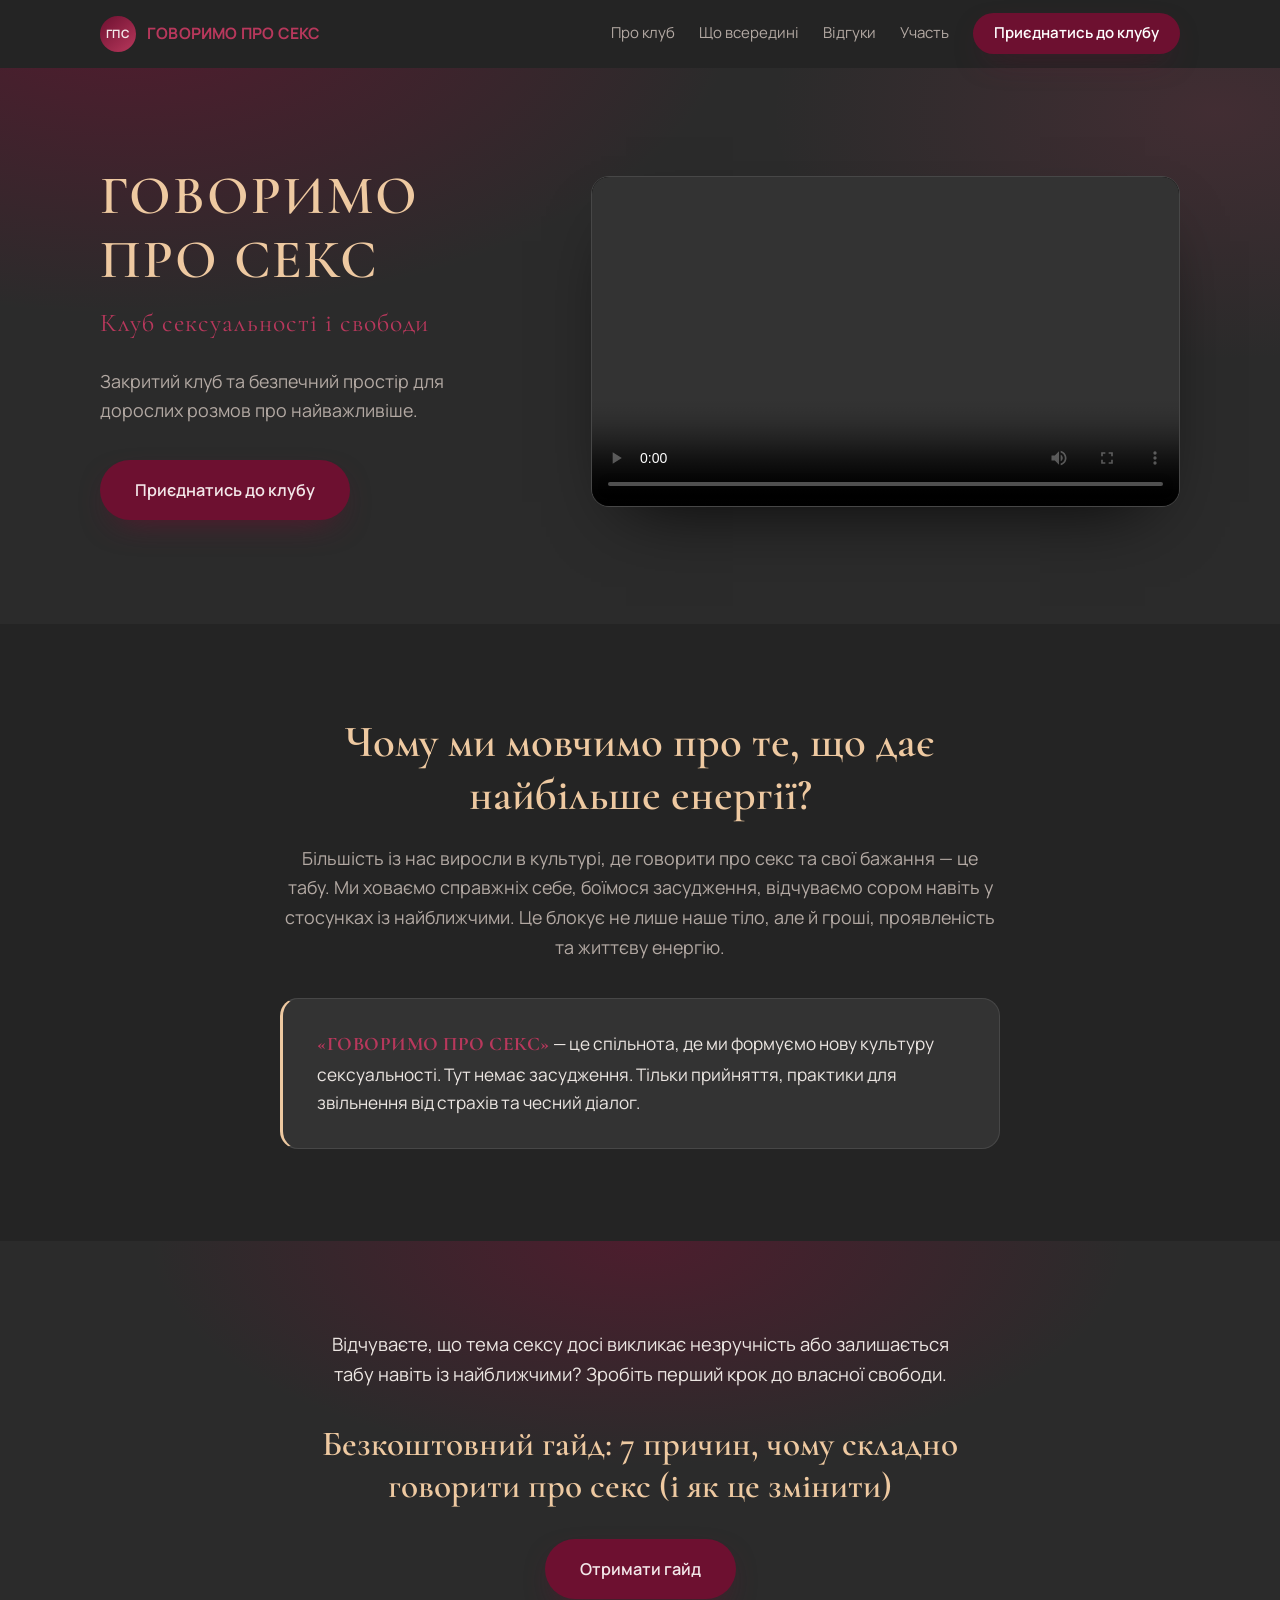
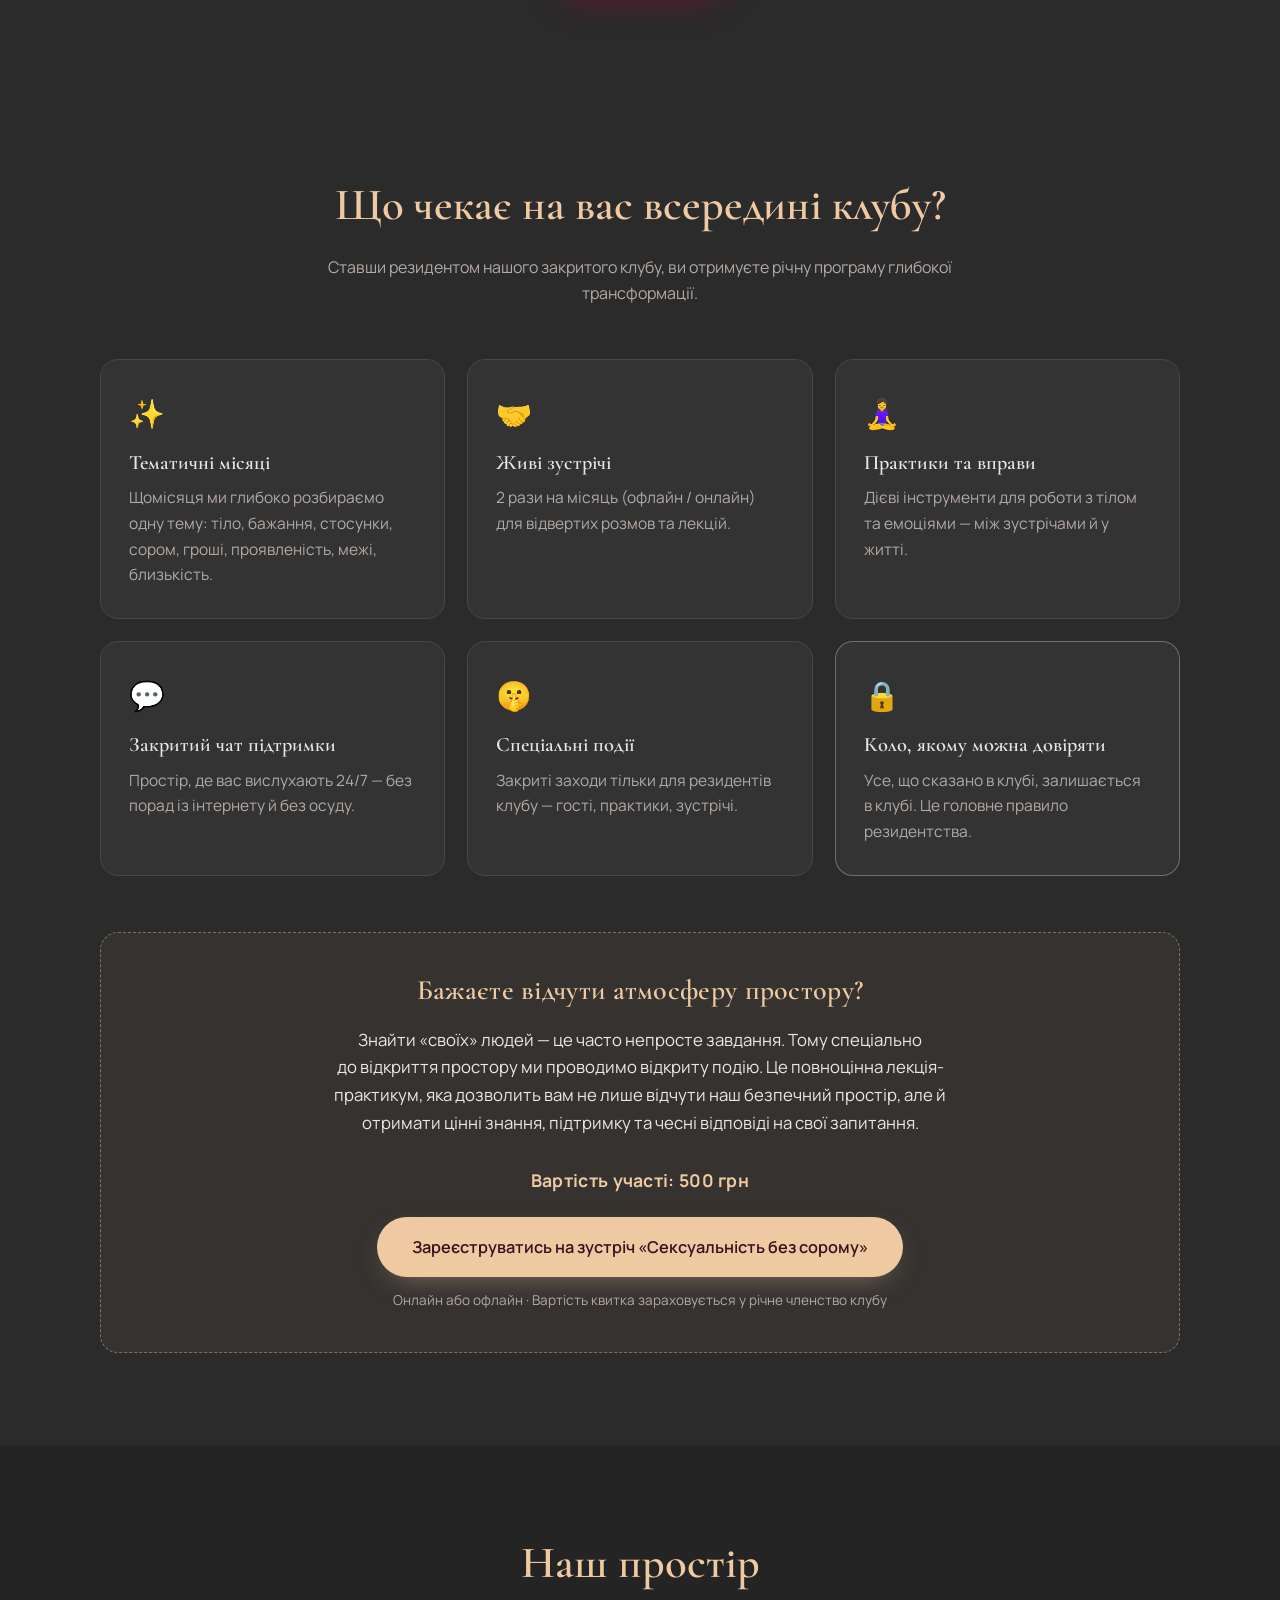
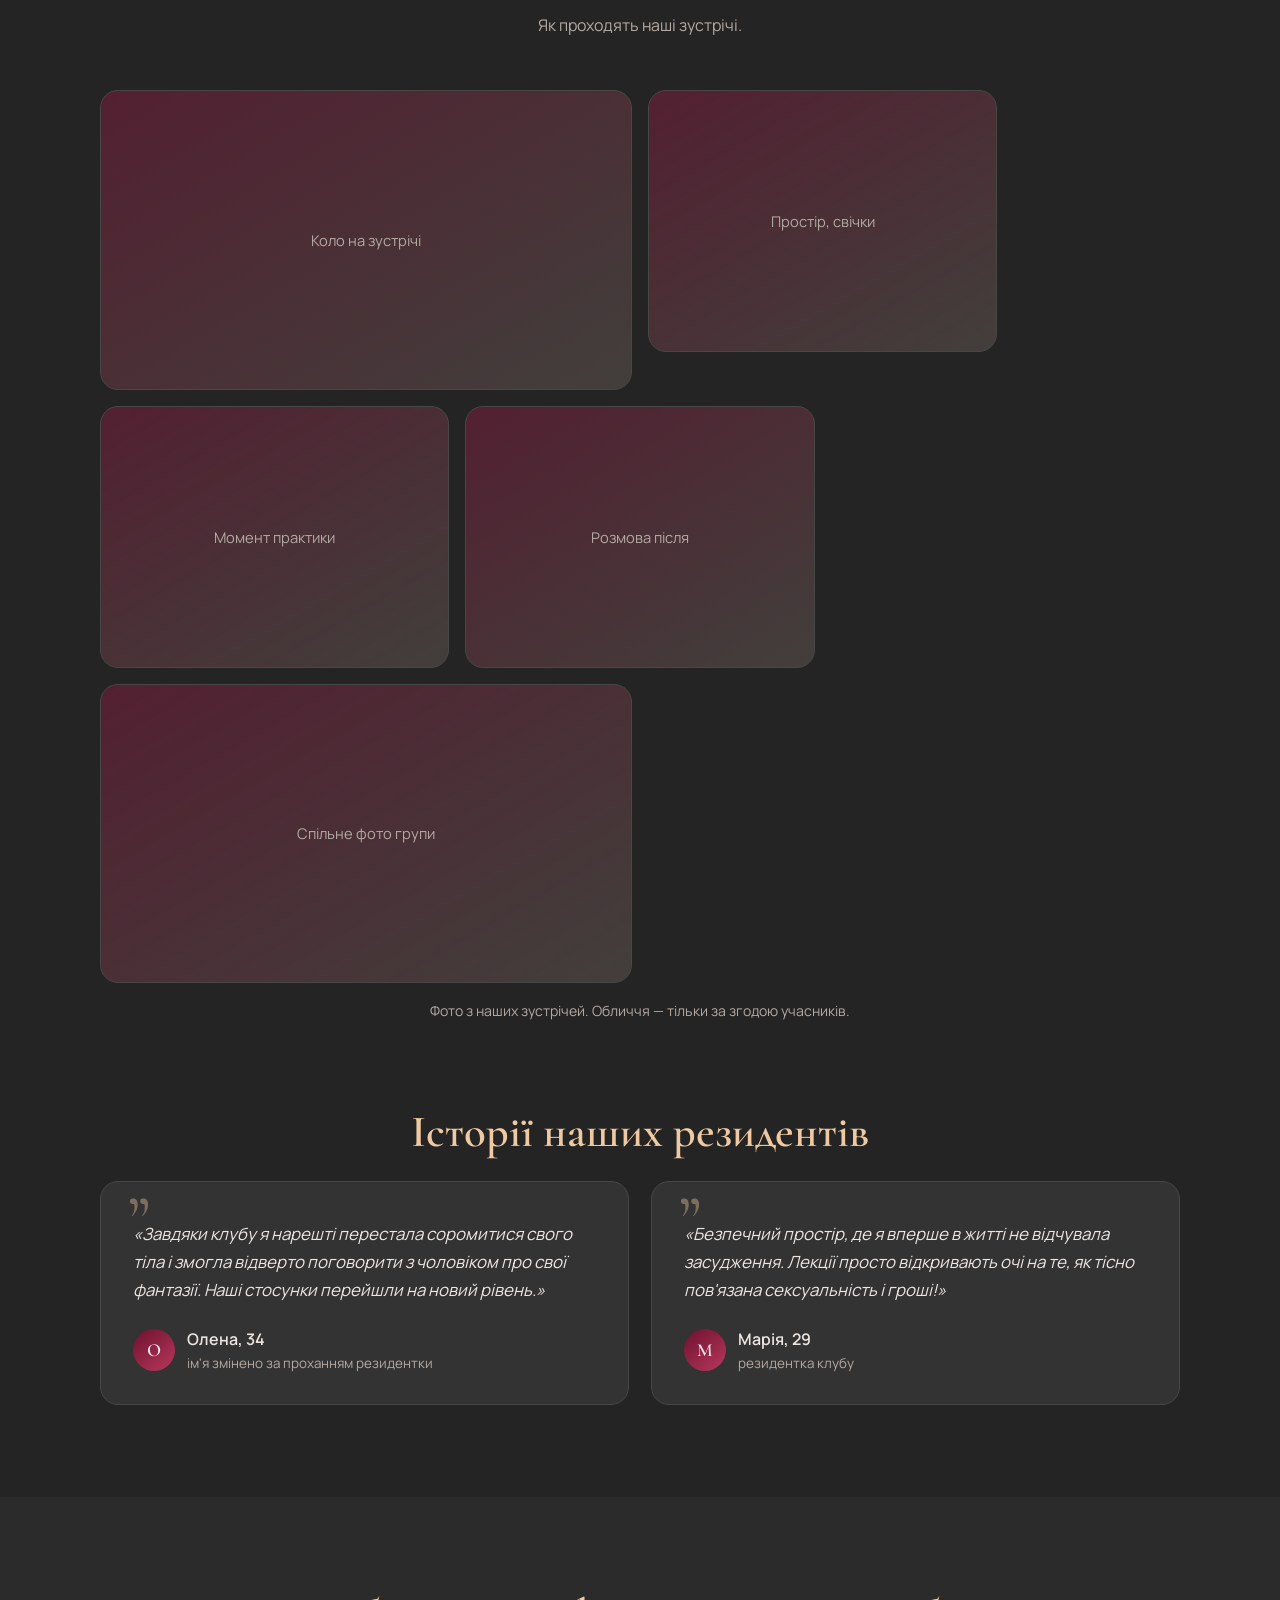
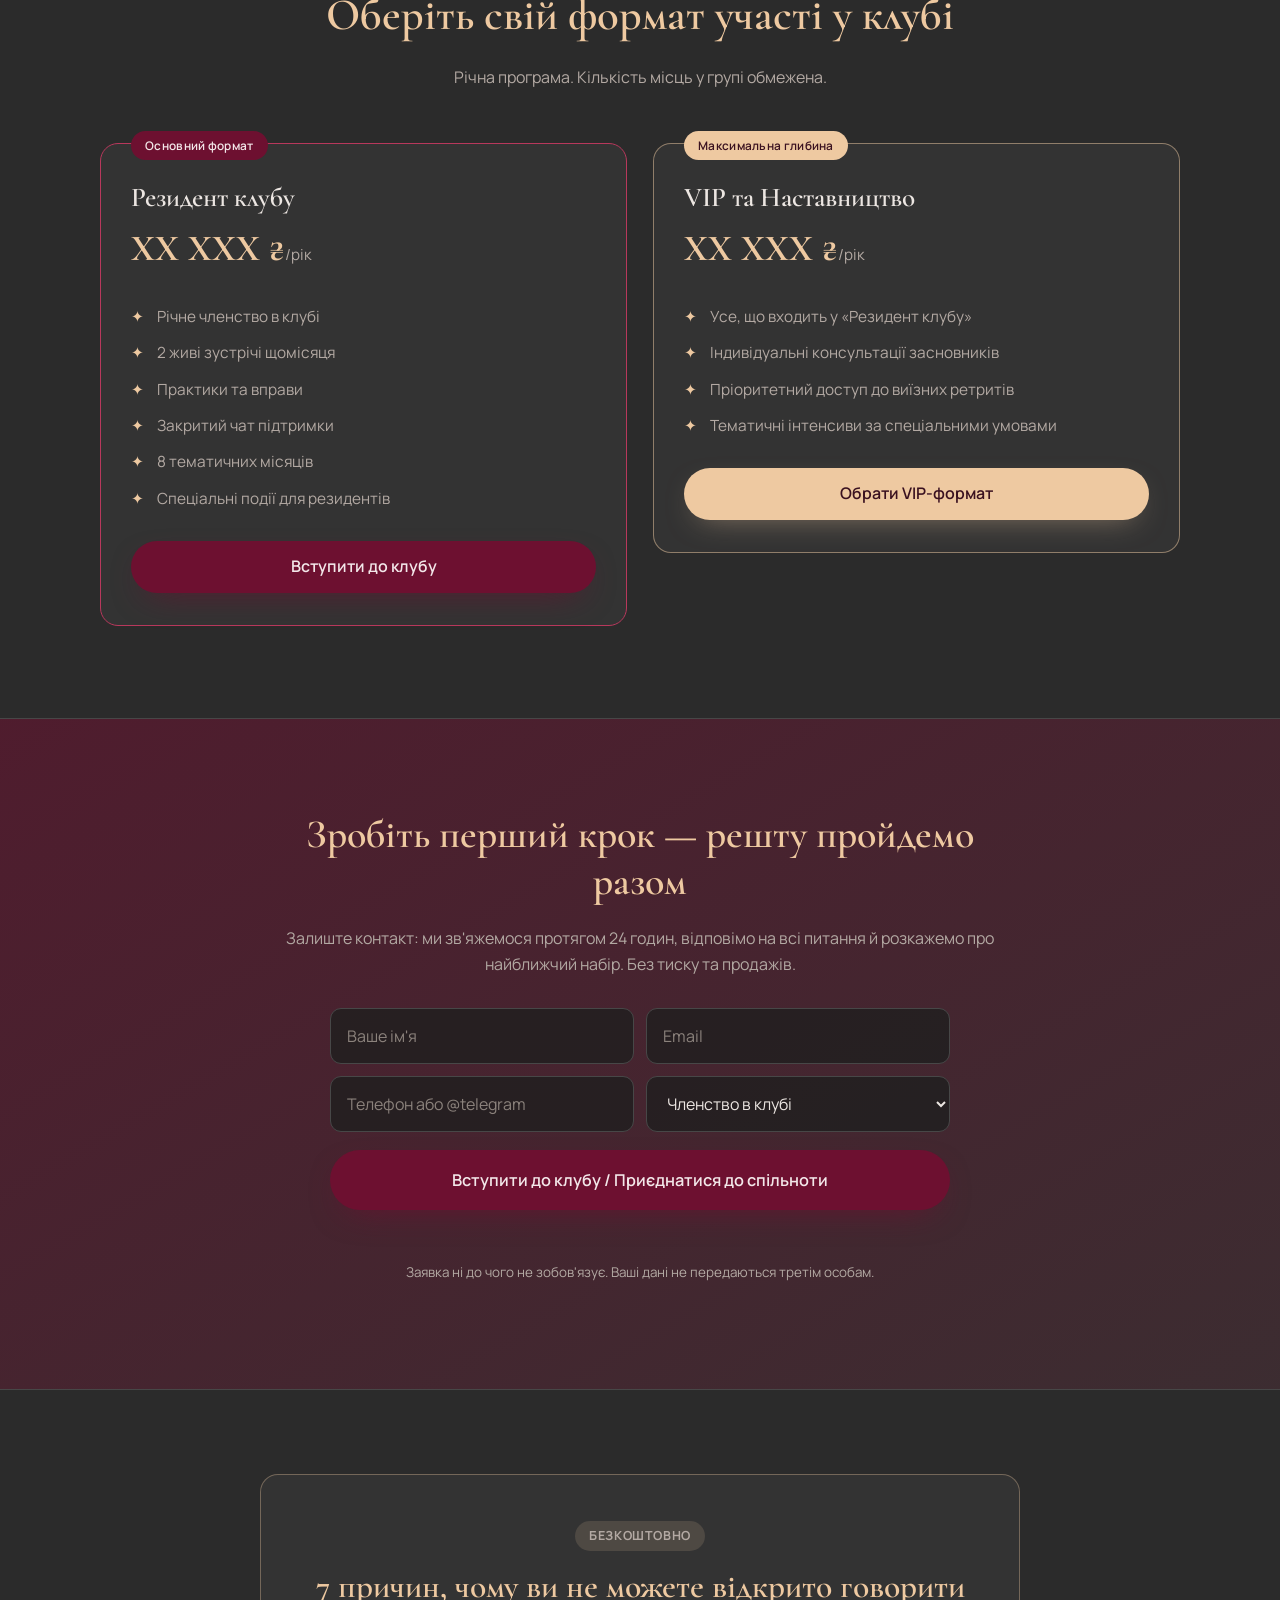
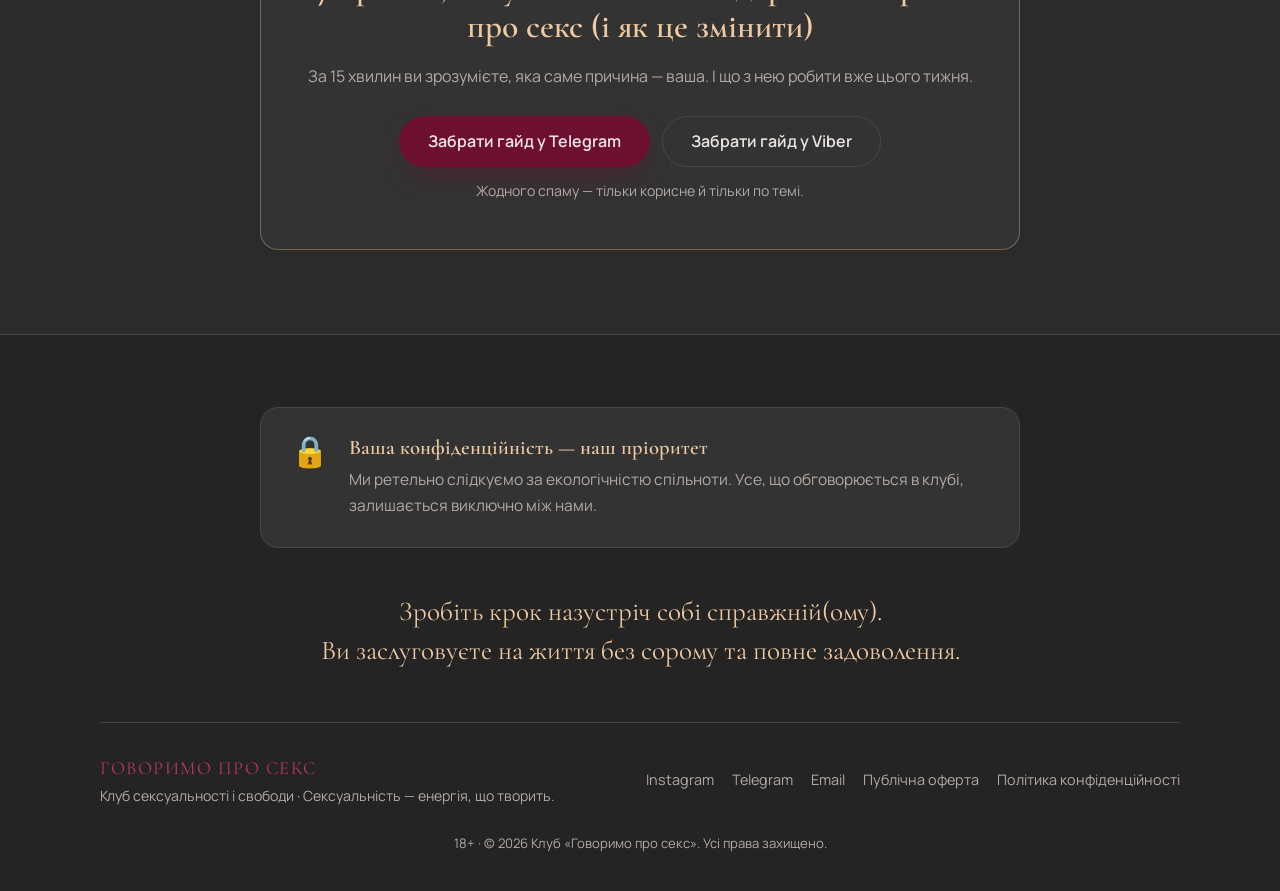
==== index.html @ 62b2bd4e "Блок відкритої лекції та єдині посилання на форми - Новий текст товару-пастки: надзаголовок, пояснен" ====
<!DOCTYPE html>
<html lang="uk">
<head>
  <meta charset="UTF-8">
  <meta name="viewport" content="width=device-width, initial-scale=1.0">
  <title>ГОВОРИМО ПРО СЕКС — клуб сексуальності і свободи</title>
  <meta name="description" content="Закритий клуб та безпечний простір для дорослих розмов про найважливіше. Поверніть собі свободу, самоцінність та якість життя через чесний діалог.">
  <meta name="rating" content="adult">
  <link rel="canonical" href="https://marynabilousd-cell.github.io/govorymo-pro-sex/">

  <!-- Open Graph — прев'ю посилання у Telegram, Facebook, Instagram тощо.
       URL мають бути абсолютними, інакше соцмережі їх не бачать. -->
  <meta property="og:type" content="website">
  <meta property="og:site_name" content="Говоримо про секс">
  <meta property="og:url" content="https://marynabilousd-cell.github.io/govorymo-pro-sex/">
  <meta property="og:title" content="ГОВОРИМО ПРО СЕКС. Клуб сексуальності і свободи">
  <meta property="og:description" content="Закритий клуб та безпечний простір для дорослих розмов про найважливіше.">
  <meta property="og:image" content="https://marynabilousd-cell.github.io/govorymo-pro-sex/assets/img/og-image.png">
  <meta property="og:image:type" content="image/png">
  <meta property="og:image:width" content="1200">
  <meta property="og:image:height" content="630">
  <meta property="og:image:alt" content="Клуб сексуальності і свободи">
  <meta property="og:locale" content="uk_UA">

  <!-- Twitter / X -->
  <meta name="twitter:card" content="summary_large_image">
  <meta name="twitter:title" content="ГОВОРИМО ПРО СЕКС. Клуб сексуальності і свободи">
  <meta name="twitter:description" content="Закритий клуб та безпечний простір для дорослих розмов про найважливіше.">
  <meta name="twitter:image" content="https://marynabilousd-cell.github.io/govorymo-pro-sex/assets/img/og-image.png">

  <link rel="icon" type="image/svg+xml" href="assets/img/favicon.svg">
  <link rel="preconnect" href="https://fonts.googleapis.com">
  <link rel="preconnect" href="https://fonts.gstatic.com" crossorigin>
  <link href="https://fonts.googleapis.com/css2?family=Cormorant+Garamond:wght@500;600;700&family=Manrope:wght@400;500;600;700&display=swap" rel="stylesheet">
  <link rel="stylesheet" href="assets/css/style.css">
</head>
<body>

  <!-- ============ HEADER ============ -->
  <header class="header" id="header">
    <div class="container header__inner">
      <a class="logo" href="#hero">
        <span class="logo__mark">ГПС</span>
        <span class="logo__text">Говоримо про секс</span>
      </a>

      <nav class="nav" id="nav">
        <a href="#about">Про клуб</a>
        <a href="#club">Що всередині</a>
        <a href="#proof">Відгуки</a>
        <a href="#pricing">Участь</a>
        <a href="https://forms.gle/x4iukEetxtsE9hgS9" class="btn btn--sm btn--primary"
           target="_blank" rel="noopener">Приєднатись до клубу</a>
      </nav>

      <button class="burger" id="burger" aria-label="Меню" aria-expanded="false">
        <span></span><span></span><span></span>
      </button>
    </div>
  </header>

  <main>

    <!-- ======================================================
         БЛОК 1 — ШАПКА З ОФЕРОМ  (AIDA: Attention / Увага)
         ====================================================== -->
    <section class="hero" id="hero">
      <div class="container">
        <div class="hero__inner">

          <div class="hero__content">
            <h1 class="hero__title">ГОВОРИМО ПРО СЕКС</h1>
            <p class="hero__subtitle">Клуб сексуальності і свободи</p>

            <p class="hero__text">
              Закритий клуб та безпечний простір для дорослих розмов про найважливіше.
            </p>

            <!-- === КНОПКА — РЕЄСТРАЦІЯ У ГУГЛ-ФОРМІ === -->
            <div class="hero__actions">
              <a href="https://forms.gle/x4iukEetxtsE9hgS9"
                 class="btn btn--primary btn--lg"
                 id="btn-join-top"
                 target="_blank" rel="noopener">Приєднатись до клубу</a>
            </div>
          </div>

          <!-- === РЕКЛАМНЕ ВІДЕО ПРОДУКТУ === -->
          <div class="hero__visual">
            <div class="video">
              <video class="video__frame"
                     src="assets/video_preview.mp4"
                     title="Рекламне відео клубу"
                     controls
                     playsinline
                     preload="metadata">
                Ваш браузер не підтримує відтворення відео.
                <a href="assets/video_preview.mp4">Завантажити відео</a>.
              </video>
            </div>
          </div>

        </div>
      </div>
    </section>

    <!-- ======================================================
         БЛОК 2 — ПРО ПРОЕКТ ТА ПРОБЛЕМАТИКУ  (AIDA: Interest)
         ====================================================== -->
    <section class="section section--alt" id="about">
      <div class="container container--narrow">
        <h2 class="section__title">Чому ми мовчимо про те, що дає найбільше енергії?</h2>

        <p class="lead-text">
          Більшість із нас виросли в культурі, де говорити про секс та свої бажання — це табу.
          Ми ховаємо справжніх себе, боїмося засудження, відчуваємо сором навіть у стосунках
          із найближчими. Це блокує не лише наше тіло, але й гроші, проявленість
          та життєву енергію.
        </p>

        <div class="solution">
          <p class="solution__text">
            <strong>«ГОВОРИМО ПРО СЕКС»</strong> — це спільнота, де ми формуємо нову культуру
            сексуальності. Тут немає засудження. Тільки прийняття, практики для звільнення
            від страхів та чесний діалог.
          </p>
        </div>
      </div>
    </section>

    <!-- ======================================================
         ЛІД-МАГНІТ — перший крок  (AIDA: Interest → Action)
         ====================================================== -->
    <section class="guide" id="guide">
      <div class="container container--narrow guide__inner">
        <p class="guide__question">
          Відчуваєте, що тема сексу досі викликає незручність або залишається табу
          навіть із найближчими? Зробіть перший крок до власної свободи.
        </p>

        <h2 class="guide__title">
          Безкоштовний гайд: 7 причин, чому складно говорити про секс (і як це змінити)
        </h2>

        <a href="https://t.me/+1I5s27iO6vs5ZmQy"
           class="btn btn--primary btn--lg"
           id="btn-guide"
           target="_blank" rel="noopener">Отримати гайд</a>
      </div>
    </section>

    <!-- ======================================================
         БЛОК 3 — ПРОДУКТ ТА НАПОВНЕННЯ  (AIDA: Desire / Бажання)
         ====================================================== -->
    <section class="section" id="club">
      <div class="container">
        <h2 class="section__title">Що чекає на вас всередині клубу?</h2>
        <p class="section__lead">
          Ставши резидентом нашого закритого клубу, ви отримуєте річну програму
          глибокої трансформації.
        </p>

        <div class="grid grid--3">
          <article class="feature">
            <div class="feature__icon">✨</div>
            <h3>Тематичні місяці</h3>
            <p>Щомісяця ми глибоко розбираємо одну тему: тіло, бажання, стосунки, сором,
               гроші, проявленість, межі, близькість.</p>
          </article>

          <article class="feature">
            <div class="feature__icon">🤝</div>
            <h3>Живі зустрічі</h3>
            <p>2 рази на місяць (офлайн / онлайн) для відвертих розмов та лекцій.</p>
          </article>

          <article class="feature">
            <div class="feature__icon">🧘‍♀️</div>
            <h3>Практики та вправи</h3>
            <p>Дієві інструменти для роботи з тілом та емоціями — між зустрічами й у житті.</p>
          </article>

          <article class="feature">
            <div class="feature__icon">💬</div>
            <h3>Закритий чат підтримки</h3>
            <p>Простір, де вас вислухають 24/7 — без порад із інтернету й без осуду.</p>
          </article>

          <article class="feature">
            <div class="feature__icon">🤫</div>
            <h3>Спеціальні події</h3>
            <p>Закриті заходи тільки для резидентів клубу — гості, практики, зустрічі.</p>
          </article>

          <article class="feature feature--accent">
            <div class="feature__icon">🔒</div>
            <h3>Коло, якому можна довіряти</h3>
            <p>Усе, що сказано в клубі, залишається в клубі. Це головне правило резидентства.</p>
          </article>
        </div>

        <!-- === КНОПКА 2 — ТОВАР-ПАСТКА === -->
        <div class="tripwire">
          <p class="tripwire__eyebrow">Бажаєте відчути атмосферу простору?</p>

          <p class="tripwire__intro">
            Знайти «своїх» людей — це часто непросте завдання. Тому спеціально
            до&nbsp;відкриття простору ми проводимо відкриту подію. Це повноцінна
            лекція-практикум, яка дозволить вам не&nbsp;лише відчути наш безпечний простір,
            але&nbsp;й отримати цінні знання, підтримку та&nbsp;чесні відповіді
            на&nbsp;свої запитання.
          </p>

          <p class="tripwire__price">Вартість участі: 500&nbsp;грн</p>

          <a href="https://forms.gle/cbmoRfpAycF6tfv5A"
             class="btn btn--gold btn--lg"
             id="btn-tripwire"
             target="_blank" rel="noopener">
            Зареєструватись на зустріч «Сексуальність без сорому»
          </a>

          <p class="tripwire__note">
            Онлайн або офлайн · Вартість квитка зараховується у&nbsp;річне членство клубу
          </p>
        </div>
      </div>
    </section>

    <!-- ======================================================
         БЛОК 4 — ДОКАЗИ ТА АТМОСФЕРА  (AIDA: Trust / Довіра)
         ====================================================== -->
    <section class="section section--alt" id="proof">
      <div class="container">

        <!-- ---- ФОТОГАЛЕРЕЯ ---- -->
        <h2 class="section__title">Наш простір</h2>
        <p class="section__lead">Як проходять наші зустрічі.</p>

        <!--
          ▼ ЗАМІНІТЬ ПЛЕЙСХОЛДЕРИ НА ФОТО ▼
          <figure class="gallery__item"><img src="assets/img/gallery/01.jpg" alt="Зустріч клубу"></figure>
        -->
        <div class="gallery">
          <figure class="gallery__item gallery__item--wide"><span>Коло на зустрічі</span></figure>
          <figure class="gallery__item"><span>Простір, свічки</span></figure>
          <figure class="gallery__item"><span>Момент практики</span></figure>
          <figure class="gallery__item"><span>Розмова після</span></figure>
          <figure class="gallery__item gallery__item--wide"><span>Спільне фото групи</span></figure>
        </div>
        <p class="gallery__note">Фото з наших зустрічей. Обличчя — тільки за згодою учасників.</p>

        <!-- ---- ВІДГУКИ ---- -->
        <h2 class="section__title section__title--spaced">Історії наших резидентів</h2>

        <div class="grid grid--2">
          <blockquote class="review">
            <p>
              «Завдяки клубу я нарешті перестала соромитися свого тіла і змогла відверто
              поговорити з чоловіком про свої фантазії. Наші стосунки перейшли на новий рівень.»
            </p>
            <footer class="review__author">
              <span class="review__avatar" aria-hidden="true">О</span>
              <span>Олена, 34 <em>ім'я змінено за проханням резидентки</em></span>
            </footer>
          </blockquote>

          <blockquote class="review">
            <p>
              «Безпечний простір, де я вперше в житті не відчувала засудження.
              Лекції просто відкривають очі на те, як тісно пов'язана сексуальність і гроші!»
            </p>
            <footer class="review__author">
              <span class="review__avatar" aria-hidden="true">М</span>
              <span>Марія, 29 <em>резидентка клубу</em></span>
            </footer>
          </blockquote>
        </div>
      </div>
    </section>

    <!-- ======================================================
         БЛОК 5 — ТАРИФИ ТА РЕЄСТРАЦІЯ  (AIDA: Action / Дія)
         ====================================================== -->
    <section class="section" id="pricing">
      <div class="container">
        <h2 class="section__title">Оберіть свій формат участі у клубі</h2>
        <p class="section__lead">Річна програма. Кількість місць у групі обмежена.</p>

        <div class="grid grid--2 grid--plans">

          <!-- Основний продукт -->
          <article class="plan plan--featured">
            <span class="plan__tag">Основний формат</span>
            <h3 class="plan__name">Резидент клубу</h3>
            <p class="plan__price">ХХ ХХХ ₴<span>/рік</span></p>
            <ul class="plan__list">
              <li>Річне членство в клубі</li>
              <li>2 живі зустрічі щомісяця</li>
              <li>Практики та вправи</li>
              <li>Закритий чат підтримки</li>
              <li>8 тематичних місяців</li>
              <li>Спеціальні події для резидентів</li>
            </ul>
            <a href="#join" class="btn btn--primary btn--full">Вступити до клубу</a>
          </article>

          <!-- Мультиплікатор прибутку -->
          <article class="plan plan--vip">
            <span class="plan__tag plan__tag--gold">Максимальна глибина</span>
            <h3 class="plan__name">VIP та Наставництво</h3>
            <p class="plan__price">ХХ ХХХ ₴<span>/рік</span></p>
            <ul class="plan__list">
              <li>Усе, що входить у «Резидент клубу»</li>
              <li>Індивідуальні консультації засновників</li>
              <li>Пріоритетний доступ до виїзних ретритів</li>
              <li>Тематичні інтенсиви за спеціальними умовами</li>
            </ul>
            <a href="#join" class="btn btn--gold btn--full">Обрати VIP-формат</a>
          </article>
        </div>
      </div>
    </section>

    <!-- ---- РЕЄСТРАЦІЯ + КНОПКА 3 (ГОЛОВНА ЦІЛЬОВА ДІЯ) ---- -->
    <section class="cta" id="join">
      <div class="container container--narrow cta__inner">
        <h2>Зробіть перший крок — решту пройдемо разом</h2>
        <p>Залиште контакт: ми зв'яжемося протягом 24 годин, відповімо на всі питання
           й розкажемо про найближчий набір. Без тиску та продажів.</p>

        <form class="form form--full" id="signup-form" novalidate>
          <div class="form__row">
            <label class="visually-hidden" for="name">Ім'я</label>
            <input type="text" id="name" name="name" placeholder="Ваше ім'я" required>

            <label class="visually-hidden" for="email">Email</label>
            <input type="email" id="email" name="email" placeholder="Email" required>
          </div>

          <div class="form__row">
            <label class="visually-hidden" for="contact">Телефон або Telegram</label>
            <input type="text" id="contact" name="contact" placeholder="Телефон або @telegram">

            <label class="visually-hidden" for="interest">Що вас цікавить</label>
            <select id="interest" name="interest">
              <option value="club">Членство в клубі</option>
              <option value="lecture">Лекція «Сексуальність без сорому»</option>
              <option value="vip">VIP та наставництво</option>
              <option value="guide">Безкоштовний гайд</option>
            </select>
          </div>

          <!-- === КНОПКА 3 — ГОЛОВНА ЦІЛЬОВА ДІЯ === -->
          <button type="submit" class="btn btn--primary btn--lg btn--full" id="btn-join">
            Вступити до клубу / Приєднатися до спільноти
          </button>
        </form>

        <p class="form__note" id="form-note" role="status"></p>
        <p class="cta__fineprint">Заявка ні до чого не зобов'язує. Ваші дані не передаються третім особам.</p>
      </div>
    </section>

    <!-- ---- ЛІД-МАГНІТ (якір для Кнопки 1) ---- -->
    <section class="lead" id="lead">
      <div class="container container--narrow lead__inner">
        <p class="lead__badge">Безкоштовно</p>
        <h2>7 причин, чому ви не можете відкрито говорити про секс (і як це змінити)</h2>
        <p>За 15 хвилин ви зрозумієте, яка саме причина — ваша. І що з нею робити вже цього тижня.</p>

        <div class="lead__actions">
          <!-- ▼ ЗАМІНІТЬ # НА ПОСИЛАННЯ НА TELEGRAM-БОТА / КАНАЛ ▼ -->
          <a href="https://t.me/+1I5s27iO6vs5ZmQy" class="btn btn--primary" id="btn-lead-tg"
             target="_blank" rel="noopener">Забрати гайд у Telegram</a>
          <!-- ▼ ЗАМІНІТЬ # НА ПОСИЛАННЯ НА VIBER ▼ -->
          <a href="#" class="btn btn--ghost" id="btn-lead-viber">Забрати гайд у Viber</a>
        </div>
        <p class="btn__note">Жодного спаму — тільки корисне й тільки по темі.</p>
      </div>
    </section>
  </main>

  <!-- ======================================================
       БЛОК 6 — ПІДВАЛ ТА ГАРАНТІЇ  (AIDA: Satisfaction)
       ====================================================== -->
  <footer class="footer">
    <div class="container">

      <div class="guarantee">
        <div class="guarantee__icon" aria-hidden="true">🔒</div>
        <div>
          <h3>Ваша конфіденційність — наш пріоритет</h3>
          <p>
            Ми ретельно слідкуємо за екологічністю спільноти. Усе, що обговорюється
            в клубі, залишається виключно між нами.
          </p>
        </div>
      </div>

      <p class="farewell">
        Зробіть крок назустріч собі справжній(ому).<br>
        Ви заслуговуєте на життя без сорому та повне задоволення.
      </p>

      <div class="footer__inner">
        <div class="footer__brand">
          <p class="footer__name">ГОВОРИМО ПРО СЕКС</p>
          <p class="footer__tagline">Клуб сексуальності і свободи · Сексуальність — енергія, що творить.</p>
        </div>

        <nav class="footer__nav">
          <!-- ▼ ЗАМІНІТЬ # НА ВАШІ КОНТАКТИ ▼ -->
          <a href="#">Instagram</a>
          <a href="#">Telegram</a>
          <a href="mailto:hello@example.com">Email</a>
          <a href="#">Публічна оферта</a>
          <a href="#">Політика конфіденційності</a>
        </nav>
      </div>

      <p class="footer__legal">18+ · &copy; <span id="year"></span> Клуб «Говоримо про секс». Усі права захищено.</p>
    </div>
  </footer>

  <script src="assets/js/main.js"></script>
</body>
</html>
---- assets/css/style.css ----
/* ============================================================
   ГОВОРИМО ПРО СЕКС — клуб сексуальності і свободи
   Стилі лендінгу
   ============================================================ */

/* ---------- Design tokens ----------
   Палітра з макета: графітовий фон, глибокий винний (бордо),
   малиновий акцент та тепле кремово-персикове для заголовків. */
:root {
  --bg:            #2b2b2b;   /* графітовий фон */
  --bg-alt:        #242424;   /* темніша смуга секцій */
  --surface:       #333333;   /* картки */
  --surface-2:     #3b3b3b;
  --border:        #474747;
  --text:          #ece6e2;
  --text-muted:    #b3a9a3;
  --accent:        #6d1030;   /* бордо — кнопки */
  --accent-strong: #8a1740;   /* бордо при наведенні */
  --crimson:       #b8385c;   /* малиновий — назва клубу, акценти */
  --gold:          #eec9a1;   /* кремово-персиковий — заголовки */
  --gold-strong:   #e0b385;

  --radius:      18px;
  --radius-sm:   11px;
  --maxw:        1120px;
  --maxw-narrow: 760px;
  --header-h:    68px;

  --font:         "Manrope", "Segoe UI", system-ui, -apple-system, Roboto, Arial, sans-serif;
  --font-display: "Cormorant Garamond", Georgia, "Times New Roman", serif;
}

/* ---------- Reset ---------- */
*, *::before, *::after { box-sizing: border-box; }

body {
  margin: 0;
  font-family: var(--font);
  background: var(--bg);
  color: var(--text);
  line-height: 1.65;
  -webkit-font-smoothing: antialiased;
}

img { max-width: 100%; display: block; }
a { color: inherit; text-decoration: none; }
h1, h2, h3 { line-height: 1.18; margin: 0 0 .5em; font-family: var(--font-display); font-weight: 600; }
p { margin: 0 0 1em; }
ul, ol { margin: 0; padding: 0; list-style: none; }
blockquote { margin: 0; }

html { scroll-behavior: smooth; scroll-padding-top: var(--header-h); }

.visually-hidden {
  position: absolute; width: 1px; height: 1px;
  overflow: hidden; clip: rect(0 0 0 0); white-space: nowrap;
}

/* ---------- Layout ---------- */
.container {
  width: 100%;
  max-width: var(--maxw);
  margin: 0 auto;
  padding: 0 20px;
}
.container--narrow { max-width: var(--maxw-narrow); }

.section { padding: 92px 0; }
.section--alt { background: var(--bg-alt); }

.section__title {
  font-size: clamp(1.9rem, 4.4vw, 2.8rem);
  text-align: center;
  color: var(--gold);
}
.section__title--spaced { margin-top: 84px; }

.section__lead {
  text-align: center;
  color: var(--text-muted);
  max-width: 640px;
  margin: 0 auto 52px;
}

.grid { display: grid; gap: 22px; }
.grid--3 { grid-template-columns: repeat(3, 1fr); }
.grid--2 { grid-template-columns: repeat(2, 1fr); }
.grid--plans { gap: 26px; align-items: start; }

/* ---------- Buttons ---------- */
.btn {
  display: inline-flex;
  align-items: center;
  justify-content: center;
  gap: .5em;
  padding: 14px 28px;
  border: 1px solid transparent;
  border-radius: 999px;
  font: inherit;
  font-weight: 600;
  line-height: 1.35;
  text-align: center;
  cursor: pointer;
  transition: background .18s ease, border-color .18s ease, transform .18s ease, box-shadow .18s ease;
}
.btn--primary {
  background: var(--accent);
  color: #f3e7e9;
  box-shadow: 0 12px 34px -16px rgba(109, 16, 48, 1);
}
.btn--primary:hover { background: var(--accent-strong); transform: translateY(-2px); }

.btn--gold {
  background: var(--gold);
  color: #3a1120;
  box-shadow: 0 10px 30px -14px rgba(238, 201, 161, .55);
}
.btn--gold:hover { background: var(--gold-strong); transform: translateY(-2px); }

.btn--ghost { border-color: var(--border); color: var(--text); }
.btn--ghost:hover { border-color: var(--crimson); color: var(--crimson); }

.btn--sm  { padding: 9px 20px; font-size: .9rem; }
.btn--lg  { padding: 18px 34px; font-size: 1.02rem; max-width: 620px; }
.btn--full { width: 100%; max-width: none; }

.btn__note {
  margin: 12px 0 0;
  font-size: .88rem;
  color: var(--text-muted);
}

/* ---------- Header ---------- */
.header {
  position: sticky;
  top: 0;
  z-index: 50;
  height: var(--header-h);
  background: rgba(36, 36, 36, .9);
  backdrop-filter: blur(12px);
  border-bottom: 1px solid transparent;
  transition: border-color .2s ease;
}
.header.is-scrolled { border-bottom-color: var(--border); }

.header__inner {
  height: 100%;
  display: flex;
  align-items: center;
  justify-content: space-between;
  gap: 16px;
}

.logo { display: flex; align-items: center; gap: 11px; font-weight: 700; }
.logo__mark {
  display: grid;
  place-items: center;
  width: 36px; height: 36px;
  border-radius: 50%;
  background: linear-gradient(140deg, var(--accent), var(--crimson));
  color: #f3e7e9;
  font-size: .72rem;
  font-weight: 700;
  letter-spacing: .4px;
}
.logo__text { font-size: .98rem; letter-spacing: .2px; color: var(--crimson); text-transform: uppercase; }

.nav { display: flex; align-items: center; gap: 24px; }
.nav a { color: var(--text-muted); font-size: .94rem; transition: color .18s ease; }
.nav a:hover { color: var(--text); }
.nav a.btn { color: #fff; }

.burger {
  display: none;
  flex-direction: column;
  gap: 5px;
  width: 42px; height: 42px;
  padding: 0;
  align-items: center;
  justify-content: center;
  background: none;
  border: 1px solid var(--border);
  border-radius: 10px;
  cursor: pointer;
}
.burger span {
  width: 18px; height: 2px;
  background: var(--text);
  border-radius: 2px;
  transition: transform .2s ease, opacity .2s ease;
}
.burger[aria-expanded="true"] span:nth-child(1) { transform: translateY(7px) rotate(45deg); }
.burger[aria-expanded="true"] span:nth-child(2) { opacity: 0; }
.burger[aria-expanded="true"] span:nth-child(3) { transform: translateY(-7px) rotate(-45deg); }

/* ---------- БЛОК 1: Hero ---------- */
.hero {
  padding: 96px 0 104px;
  background:
    radial-gradient(900px 460px at 10% -12%, rgba(109, 16, 48, .60), transparent 68%),
    radial-gradient(720px 400px at 95% 8%, rgba(184, 56, 92, .16), transparent 62%);
}
.hero__inner {
  display: grid;
  grid-template-columns: .85fr 1.15fr;
  gap: 56px;
  align-items: center;
}

/* .badge використовується на сторінці 404 */
.badge {
  display: inline-block;
  margin-bottom: 22px;
  padding: 6px 15px;
  border: 1px solid var(--border);
  border-radius: 999px;
  background: var(--surface);
  color: var(--gold);
  font-size: .78rem;
  font-weight: 600;
  letter-spacing: .6px;
  text-transform: uppercase;
}

.hero__title {
  font-size: clamp(2.1rem, 4.6vw, 3.4rem);
  text-transform: uppercase;
  letter-spacing: 2px;
  margin-bottom: 10px;
  color: var(--gold);
}
.hero__subtitle {
  margin: 0 0 22px;
  font-family: var(--font-display);
  font-size: clamp(1.15rem, 2.2vw, 1.6rem);
  color: var(--crimson);
  letter-spacing: 1px;
}
.hero__text { color: var(--text-muted); font-size: 1.12rem; max-width: 34ch; }

.hero__actions { margin-top: 34px; }

/* ---------- Рекламне відео ---------- */
.video {
  position: relative;
  aspect-ratio: 16 / 9;
  border: 1px solid var(--border);
  border-radius: var(--radius);
  overflow: hidden;
  background: var(--surface);
  box-shadow: 0 30px 70px -35px rgba(0, 0, 0, .9);
}
.video__frame {
  position: absolute;
  inset: 0;
  width: 100%;
  height: 100%;
  border: 0;
  display: block;
  object-fit: cover;
  background: #000;
}

/* ---------- БЛОК 2: Про проект ---------- */
.lead-text {
  font-size: 1.12rem;
  color: var(--text-muted);
  text-align: center;
  margin-bottom: 36px;
}
.solution {
  padding: 30px 34px;
  border: 1px solid var(--border);
  border-left: 3px solid var(--gold);
  border-radius: var(--radius);
  background: var(--surface);
}
.solution__text { margin: 0; font-size: 1.08rem; }
.solution__text strong { color: var(--crimson); font-family: var(--font-display); font-size: 1.2rem; letter-spacing: .5px; }

/* ---------- Лід-магніт після блоку «Про клуб» ---------- */
.guide {
  padding: 88px 0;
  background:
    radial-gradient(700px 320px at 50% 0%, rgba(109, 16, 48, .5), transparent 70%),
    var(--bg);
}
.guide__inner { text-align: center; }
.guide__question {
  max-width: 60ch;
  margin: 0 auto 34px;
  font-size: 1.15rem;
  color: var(--text);
}
.guide__title {
  margin: 0 auto 32px;
  font-size: clamp(1.5rem, 3.4vw, 2.2rem);
  color: var(--gold);
}

/* ---------- БЛОК 3: Наповнення ---------- */
.feature {
  padding: 30px 28px;
  background: var(--surface);
  border: 1px solid var(--border);
  border-radius: var(--radius);
  transition: border-color .2s ease, transform .2s ease;
}
.feature:hover { border-color: var(--crimson); transform: translateY(-4px); }
.feature--accent { border-color: rgba(238, 201, 161, .38); }
.feature__icon { font-size: 1.8rem; margin-bottom: 14px; }
.feature h3 { font-size: 1.28rem; }
.feature p { color: var(--text-muted); margin: 0; font-size: .97rem; }

.tripwire {
  margin-top: 56px;
  padding: 40px 30px;
  text-align: center;
  border: 1px dashed rgba(238, 201, 161, .42);
  border-radius: var(--radius);
  background: rgba(238, 201, 161, .05);
}
/* Надзаголовок — той самий серифний шрифт, що й у заголовків секцій,
   але менший: між заголовком секції (2.8rem) та основним текстом (1.05rem) */
.tripwire__eyebrow {
  margin: 0 0 18px;
  font-family: var(--font-display);
  font-size: clamp(1.35rem, 2.6vw, 1.75rem);
  font-weight: 600;
  line-height: 1.25;
  letter-spacing: .3px;
  color: var(--gold);
}
.tripwire__intro {
  max-width: 62ch;
  margin: 0 auto;
  color: var(--text);
  font-size: 1.05rem;
  text-wrap: pretty;
}
.tripwire__price {
  margin: 30px 0 22px;
  color: var(--gold);
  font-size: 1.1rem;
  font-weight: 700;
  letter-spacing: .3px;
}
.tripwire__note {
  margin: 12px 0 0;
  font-size: .85rem;
  color: var(--text-muted);
}

/* ---------- БЛОК 4: Галерея ---------- */
.gallery {
  display: grid;
  grid-template-columns: repeat(6, 1fr);
  gap: 16px;
}
.gallery__item {
  position: relative;
  grid-column: span 2;
  margin: 0;
  aspect-ratio: 4 / 3;
  display: grid;
  place-items: center;
  overflow: hidden;
  border: 1px solid var(--border);
  border-radius: var(--radius);
  background:
    linear-gradient(150deg, rgba(109, 16, 48, .55), rgba(238, 201, 161, .08)),
    var(--surface);
  color: var(--text-muted);
  font-size: .92rem;
  transition: transform .25s ease, border-color .25s ease;
}
.gallery__item--wide { grid-column: span 3; aspect-ratio: 16 / 9; }
.gallery__item:hover { transform: scale(1.02); border-color: var(--crimson); }
.gallery__item img { width: 100%; height: 100%; object-fit: cover; }
.gallery__note {
  margin: 16px 0 0;
  text-align: center;
  color: var(--text-muted);
  font-size: .88rem;
}

/* ---------- БЛОК 4: Відгуки ---------- */
.review {
  position: relative;
  padding: 38px 32px 30px;
  background: var(--surface);
  border: 1px solid var(--border);
  border-radius: var(--radius);
}
.review::before {
  content: "”";
  position: absolute;
  top: 4px; left: 26px;
  font-family: var(--font-display);
  font-size: 4.4rem;
  line-height: 1;
  color: rgba(238, 201, 161, .4);
}
.review p {
  font-size: 1.05rem;
  font-style: italic;
  margin-bottom: 22px;
}
.review__author {
  display: flex;
  align-items: center;
  gap: 12px;
  font-weight: 600;
}
.review__author em {
  display: block;
  font-weight: 400;
  font-style: normal;
  color: var(--text-muted);
  font-size: .84rem;
}
.review__avatar {
  display: grid;
  place-items: center;
  flex: 0 0 auto;
  width: 42px; height: 42px;
  border-radius: 50%;
  background: linear-gradient(140deg, var(--accent), var(--crimson));
  color: #f3e7e9;
  font-family: var(--font-display);
  font-size: 1.15rem;
}

/* ---------- БЛОК 5: Тарифи ---------- */
.plan {
  position: relative;
  display: flex;
  flex-direction: column;
  padding: 38px 30px 32px;
  background: var(--surface);
  border: 1px solid var(--border);
  border-radius: var(--radius);
}
.plan--featured { border-color: var(--crimson); }
.plan--vip { border-color: rgba(238, 201, 161, .5); }
.plan__tag {
  position: absolute;
  top: -13px; left: 30px;
  padding: 5px 14px;
  border-radius: 999px;
  background: var(--accent);
  color: #f3e7e9;
  font-size: .74rem;
  font-weight: 600;
  letter-spacing: .3px;
}
.plan__tag--gold { background: var(--gold); color: #3a1120; }
.plan__name { font-size: 1.7rem; margin-bottom: .2em; }
.plan__price {
  font-family: var(--font-display);
  font-size: 2.3rem;
  font-weight: 700;
  color: var(--gold);
  margin-bottom: 24px;
}
.plan__price span { font-size: .95rem; font-weight: 400; color: var(--text-muted); font-family: var(--font); }
.plan__list { margin-bottom: 30px; display: grid; gap: 11px; }
.plan__list li { position: relative; padding-left: 26px; color: var(--text-muted); font-size: .96rem; }
.plan__list li::before {
  content: "✦";
  position: absolute; left: 0;
  color: var(--gold);
}
.plan .btn { margin-top: auto; }

/* ---------- Реєстрація (CTA) ---------- */
.cta {
  padding: 92px 0;
  background: linear-gradient(150deg, rgba(109, 16, 48, .55), rgba(184, 56, 92, .12));
  border-top: 1px solid var(--border);
  border-bottom: 1px solid var(--border);
}
.cta__inner { text-align: center; }
.cta h2 { font-size: clamp(1.8rem, 4vw, 2.5rem); color: var(--gold); }
.cta p { color: var(--text-muted); }
.cta__fineprint { font-size: .84rem; margin-top: 16px; }

.form { max-width: 620px; margin: 30px auto 0; }
.form__row { display: flex; gap: 12px; margin-bottom: 12px; }
.form input,
.form select {
  flex: 1;
  width: 100%;
  padding: 14px 16px;
  background: rgba(30, 30, 30, .8);
  border: 1px solid var(--border);
  border-radius: var(--radius-sm);
  color: var(--text);
  font: inherit;
}
.form select { cursor: pointer; }
.form input::placeholder { color: #8b827c; }
.form input:focus,
.form select:focus { outline: 2px solid var(--crimson); outline-offset: 1px; }
.form input.is-invalid { border-color: #ef6b6b; }
.form button { margin-top: 6px; }

.form__note { min-height: 1.4em; margin: 14px 0 0; font-size: .92rem; color: var(--text-muted); }
.form__note.is-error { color: #ef8b8b; }
.form__note.is-ok { color: var(--gold); }

/* ---------- Лід-магніт ---------- */
.lead { padding: 84px 0; }
.lead__inner {
  text-align: center;
  padding: 46px 34px;
  border: 1px solid rgba(238, 201, 161, .35);
  border-radius: var(--radius);
  background: var(--surface);
}
.lead__badge {
  display: inline-block;
  margin-bottom: 16px;
  padding: 5px 14px;
  border-radius: 999px;
  background: rgba(238, 201, 161, .14);
  color: var(--gold);
  font-size: .78rem;
  font-weight: 700;
  letter-spacing: .6px;
  text-transform: uppercase;
}
.lead h2 { font-size: clamp(1.5rem, 3.4vw, 2.1rem); color: var(--gold); }
.lead p { color: var(--text-muted); }
.lead__actions {
  display: flex;
  gap: 12px;
  justify-content: center;
  flex-wrap: wrap;
  margin-top: 26px;
}

/* ---------- БЛОК 6: Підвал ---------- */
.footer {
  padding: 72px 0 36px;
  background: var(--bg-alt);
  border-top: 1px solid var(--border);
}
.guarantee {
  display: flex;
  gap: 20px;
  align-items: flex-start;
  max-width: var(--maxw-narrow);
  margin: 0 auto;
  padding: 28px 30px;
  border: 1px solid var(--border);
  border-radius: var(--radius);
  background: var(--surface);
}
.guarantee__icon { font-size: 1.9rem; line-height: 1; }
.guarantee h3 { font-size: 1.3rem; margin-bottom: .35em; color: var(--gold); }
.guarantee p { margin: 0; color: var(--text-muted); font-size: .97rem; }

.farewell {
  max-width: 640px;
  margin: 44px auto 52px;
  text-align: center;
  font-family: var(--font-display);
  font-size: clamp(1.25rem, 2.8vw, 1.7rem);
  line-height: 1.45;
  color: var(--gold);
}

.footer__inner {
  display: flex;
  flex-wrap: wrap;
  gap: 22px;
  align-items: center;
  justify-content: space-between;
  padding-top: 30px;
  border-top: 1px solid var(--border);
}
.footer__name { margin: 0; font-family: var(--font-display); font-size: 1.15rem; letter-spacing: 1.5px; color: var(--crimson); }
.footer__tagline { margin: 0; color: var(--text-muted); font-size: .88rem; }
.footer__nav { display: flex; flex-wrap: wrap; gap: 18px; }
.footer__nav a { color: var(--text-muted); font-size: .9rem; }
.footer__nav a:hover { color: var(--gold); }

.footer__legal {
  margin: 26px 0 0;
  text-align: center;
  color: var(--text-muted);
  font-size: .82rem;
}

/* ---------- Поява при скролі ---------- */
.reveal { opacity: 0; transform: translateY(20px); transition: opacity .55s ease, transform .55s ease; }
.reveal.is-visible { opacity: 1; transform: none; }

@media (prefers-reduced-motion: reduce) {
  html { scroll-behavior: auto; }
  *, *::before, *::after { transition: none !important; animation: none !important; }
  .reveal { opacity: 1; transform: none; }
}

/* ---------- Адаптив ---------- */
@media (max-width: 1000px) {
  .hero__inner { grid-template-columns: 1fr; gap: 44px; }
  .grid--3 { grid-template-columns: repeat(2, 1fr); }
  .btn--lg { max-width: none; width: 100%; }
}

@media (max-width: 760px) {
  .section { padding: 66px 0; }
  .section__title--spaced { margin-top: 60px; }
  .hero { padding: 56px 0 66px; }
  .grid--3, .grid--2 { grid-template-columns: 1fr; }
  .gallery { grid-template-columns: repeat(2, 1fr); }
  .gallery__item, .gallery__item--wide { grid-column: span 1; aspect-ratio: 4 / 3; }
  .form__row { flex-direction: column; }
  .hero__stats { gap: 24px; }
  .hero__stats span { max-width: none; }
  .lead__inner { padding: 34px 22px; }
  .guarantee { flex-direction: column; gap: 12px; }
  .footer__inner { flex-direction: column; align-items: flex-start; }

  .burger { display: flex; }
  .nav {
    position: fixed;
    inset: var(--header-h) 0 auto 0;
    flex-direction: column;
    align-items: stretch;
    gap: 0;
    padding: 12px 20px 22px;
    background: var(--bg-alt);
    border-bottom: 1px solid var(--border);
    transform: translateY(-130%);
    transition: transform .25s ease;
  }
  .nav.is-open { transform: none; }
  .nav a { padding: 13px 0; font-size: 1rem; }
  .nav a.btn { margin-top: 12px; justify-content: center; }
}
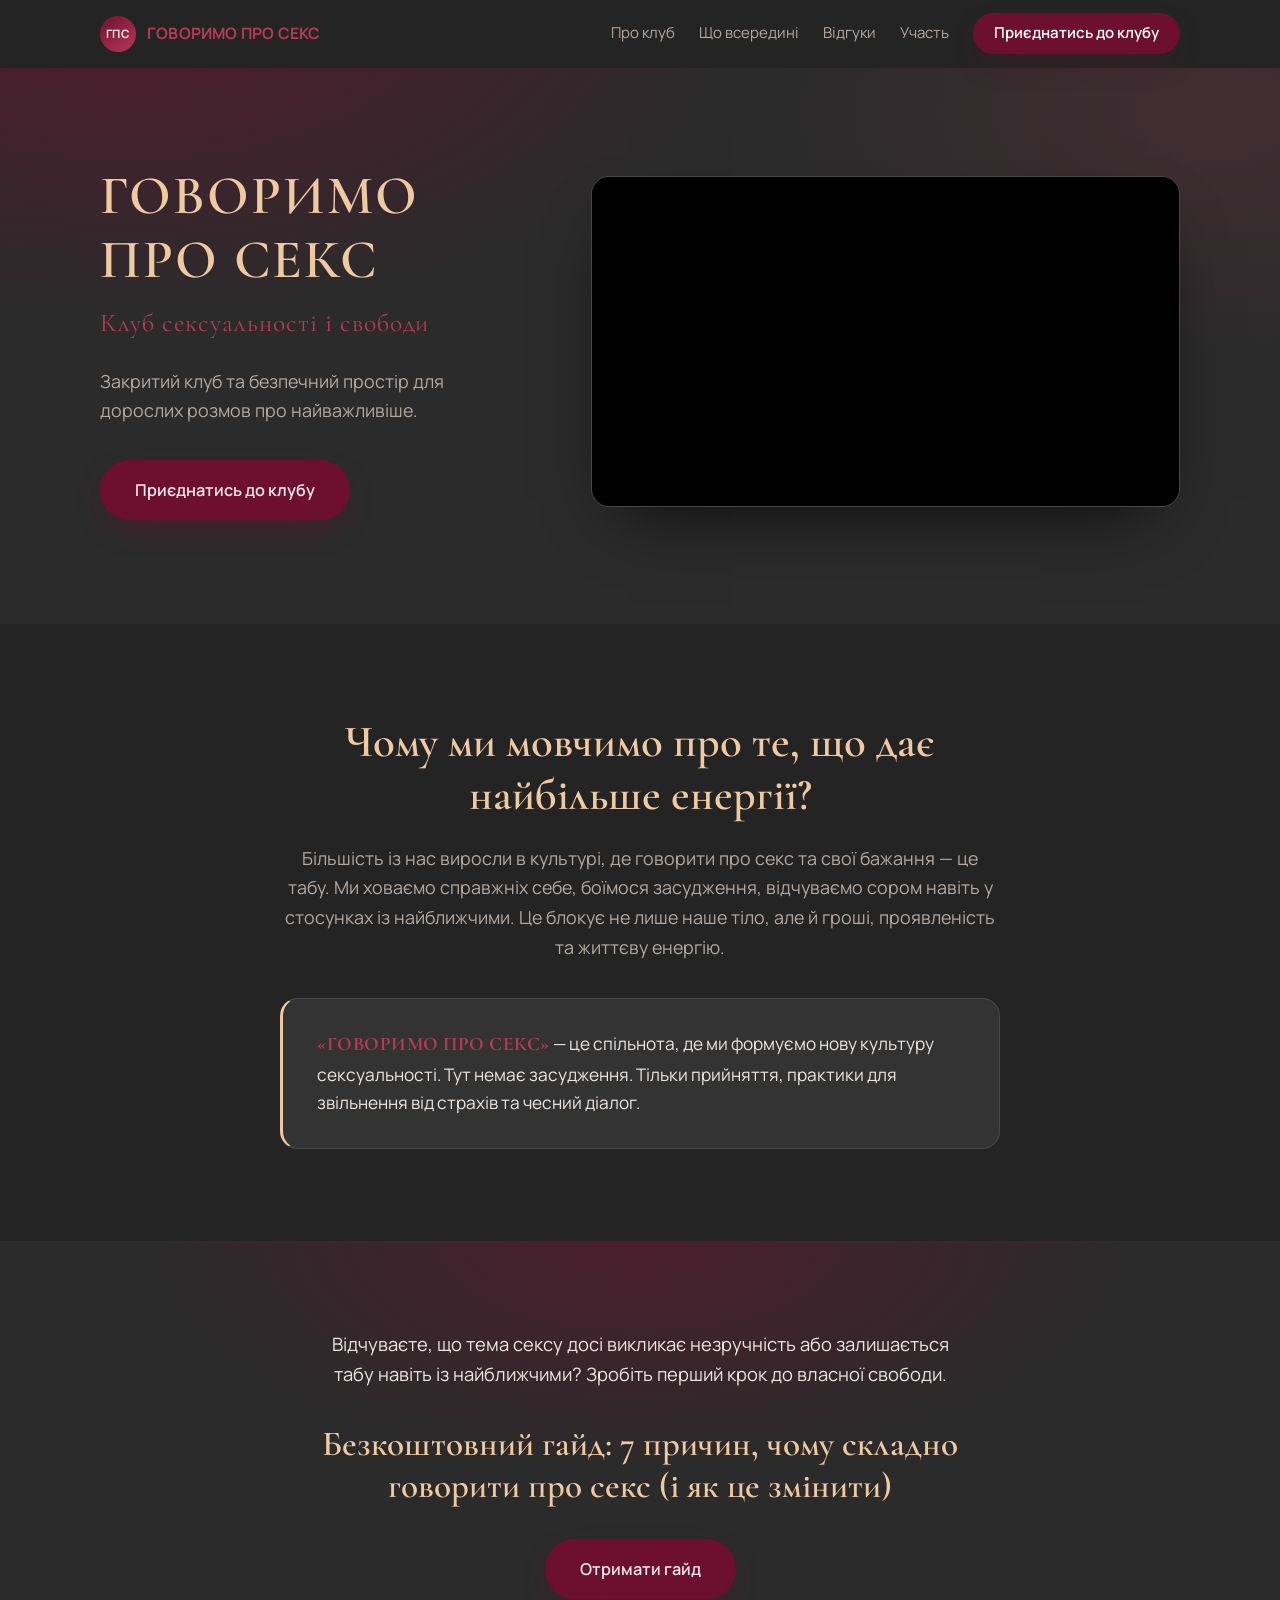
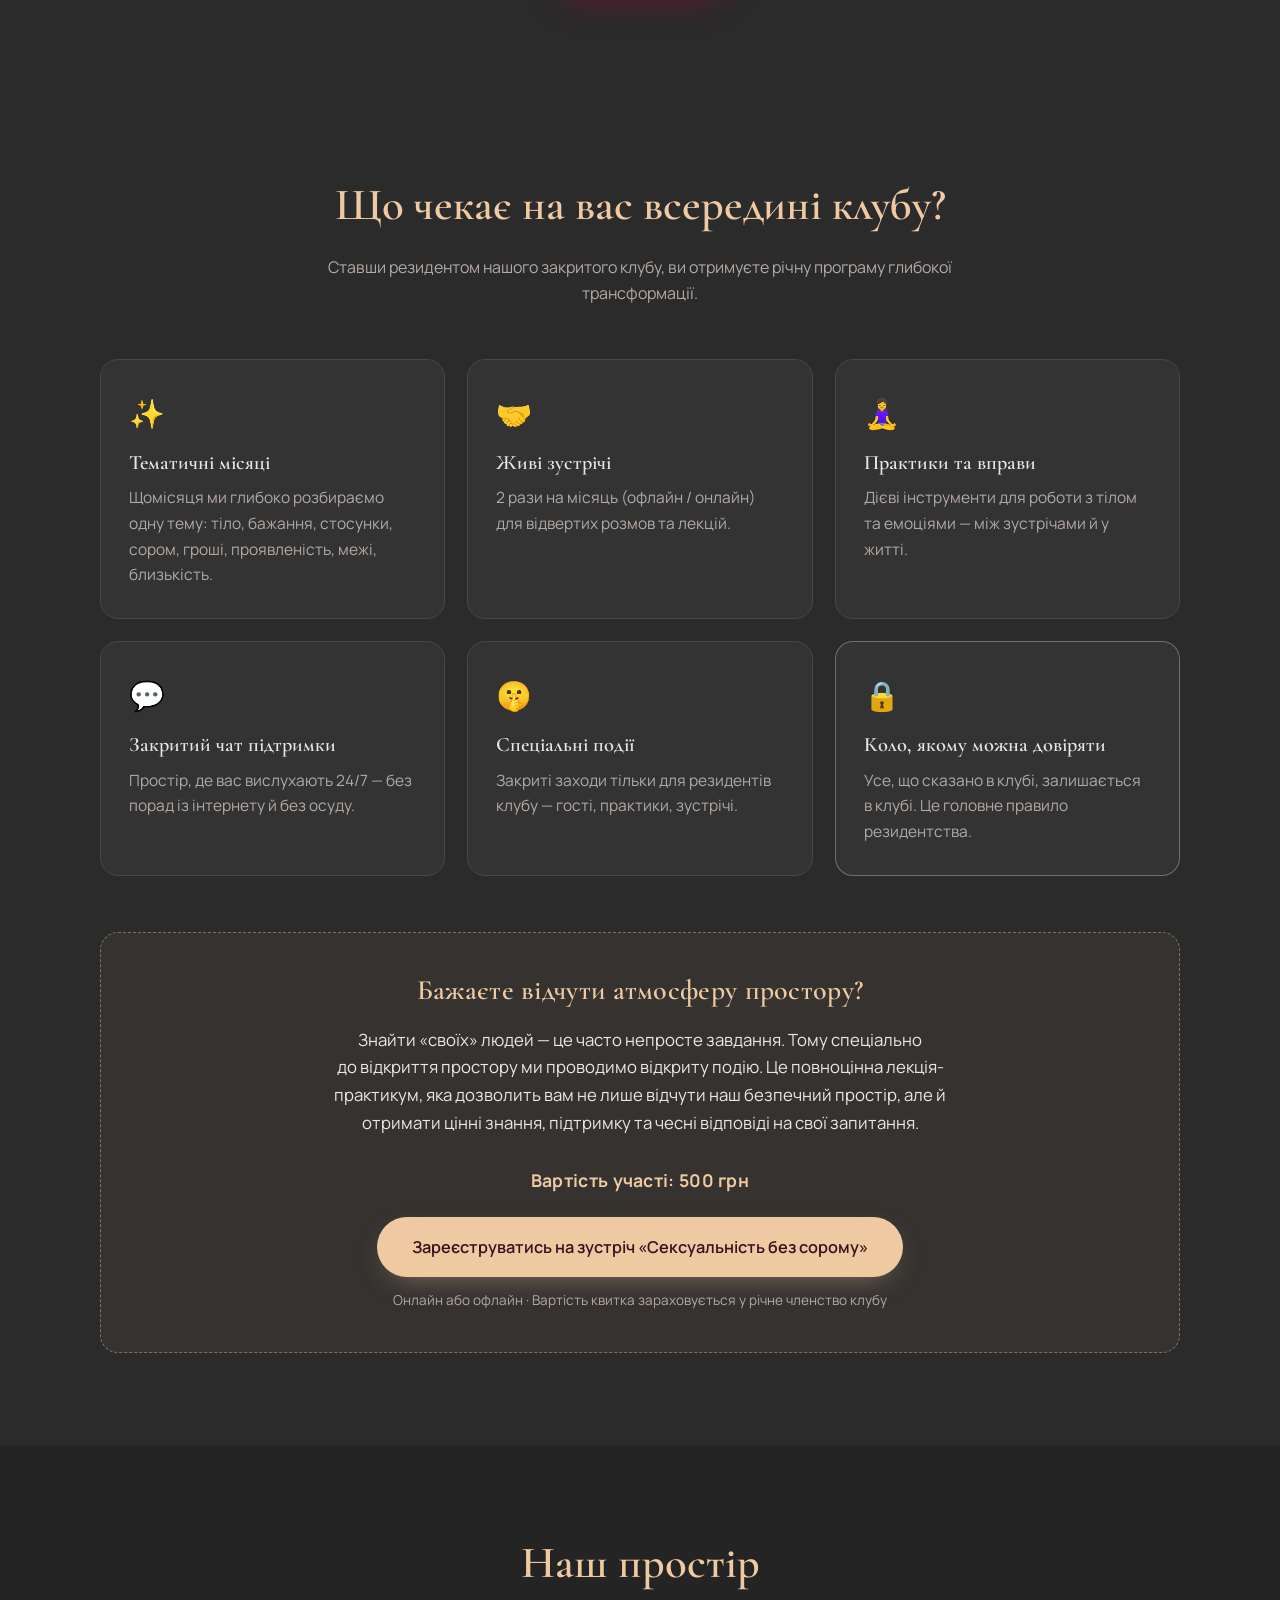
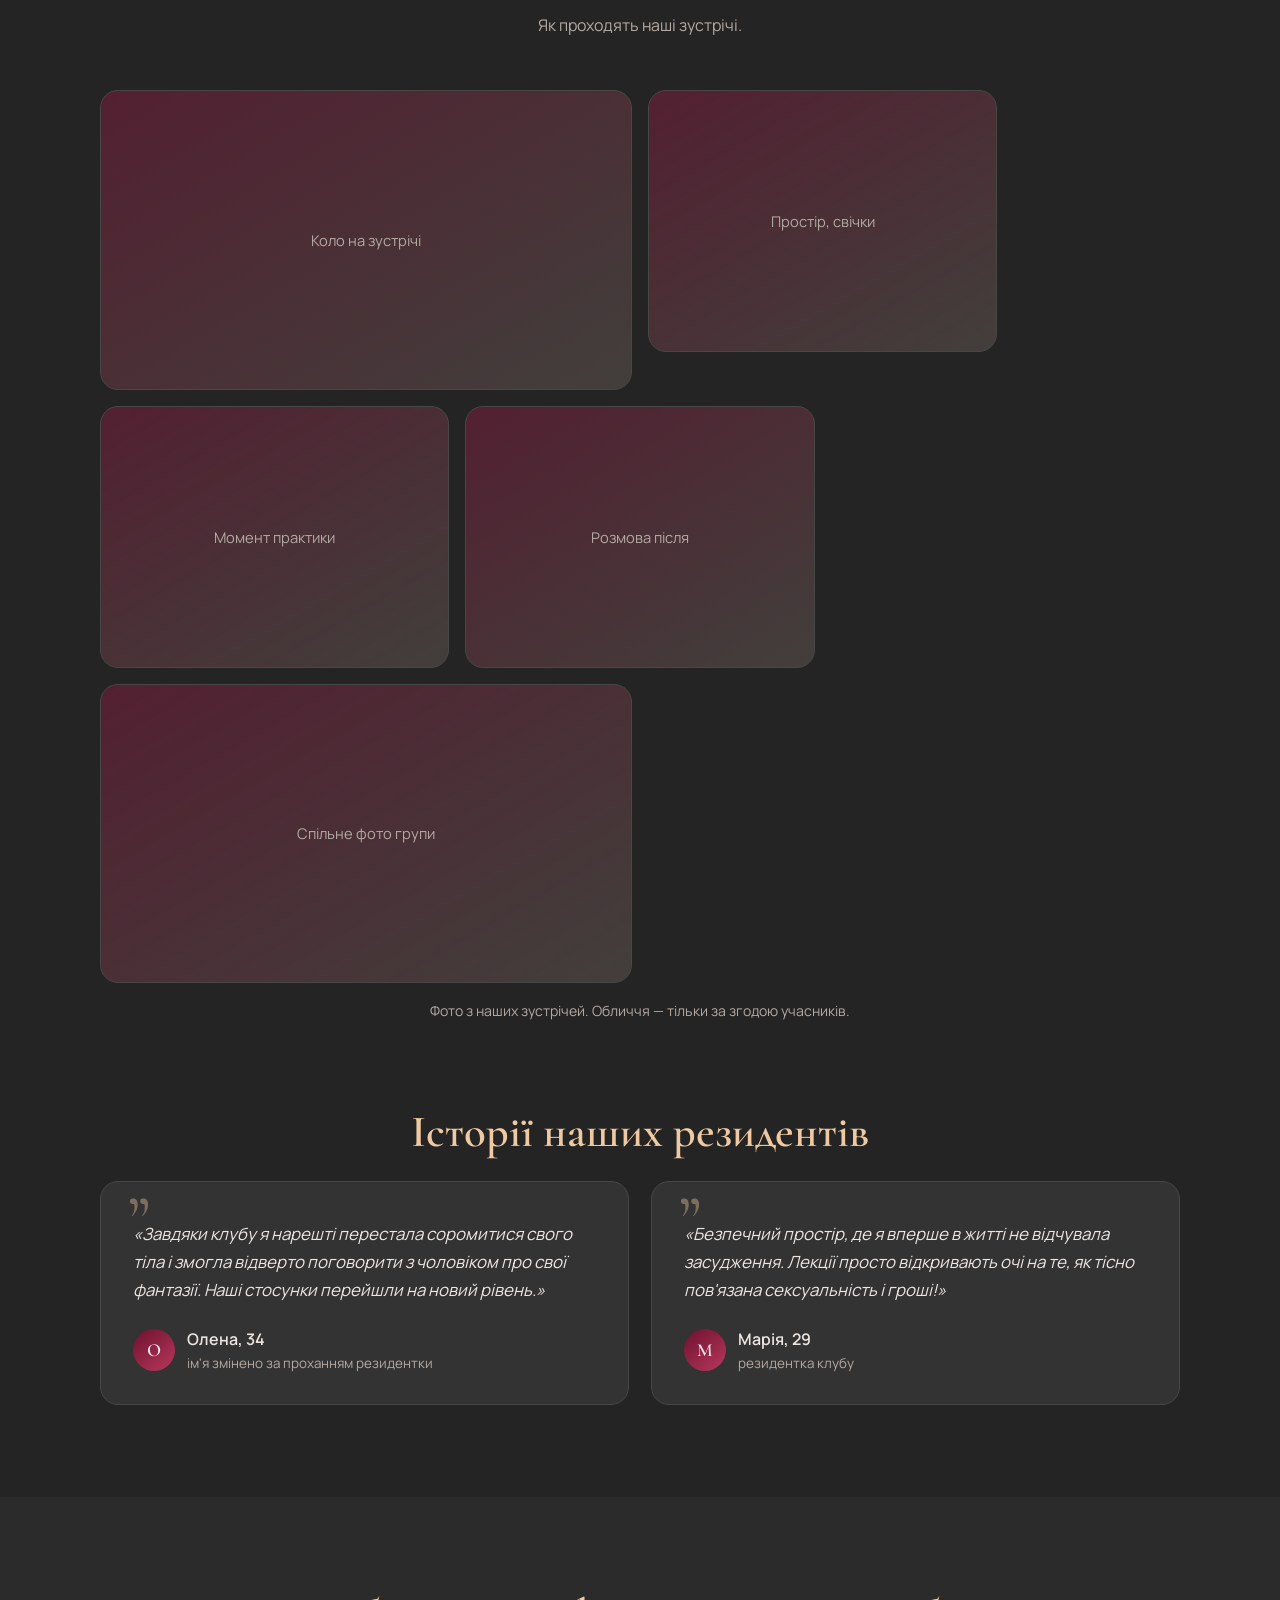
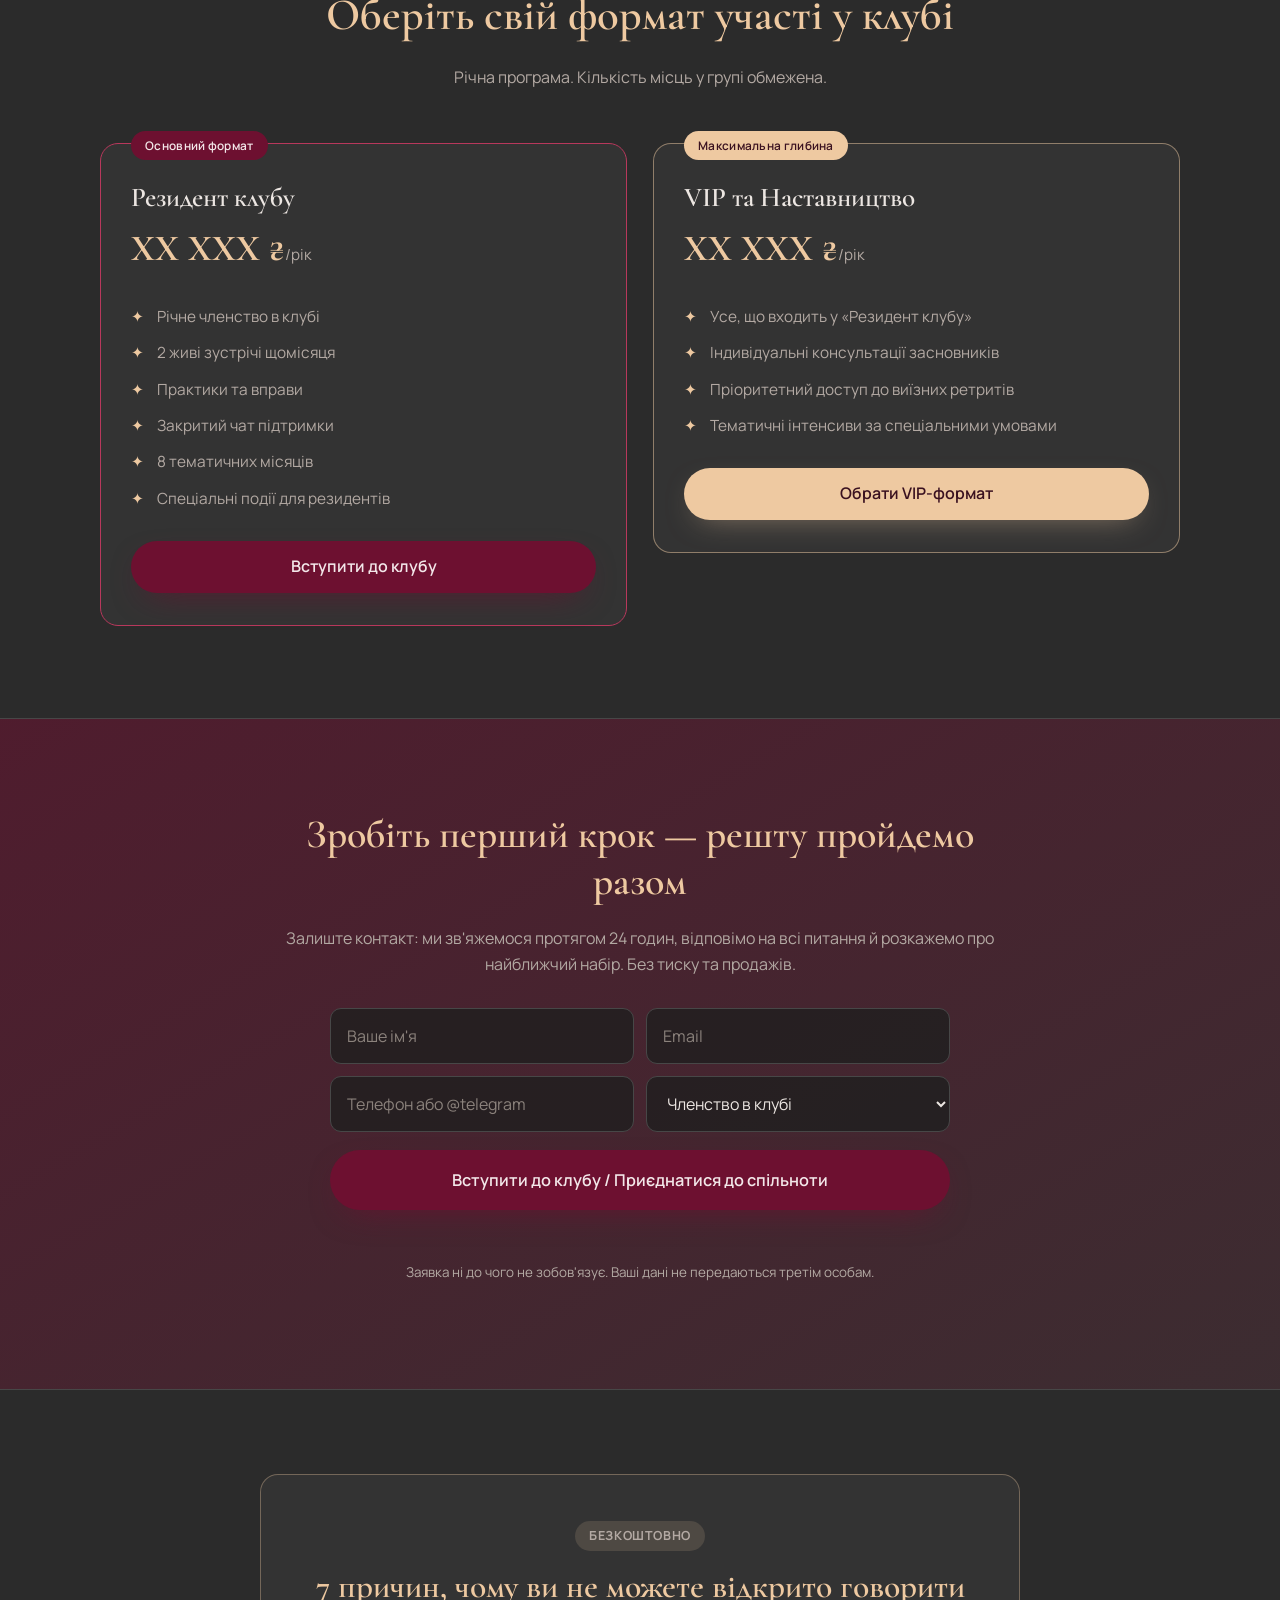
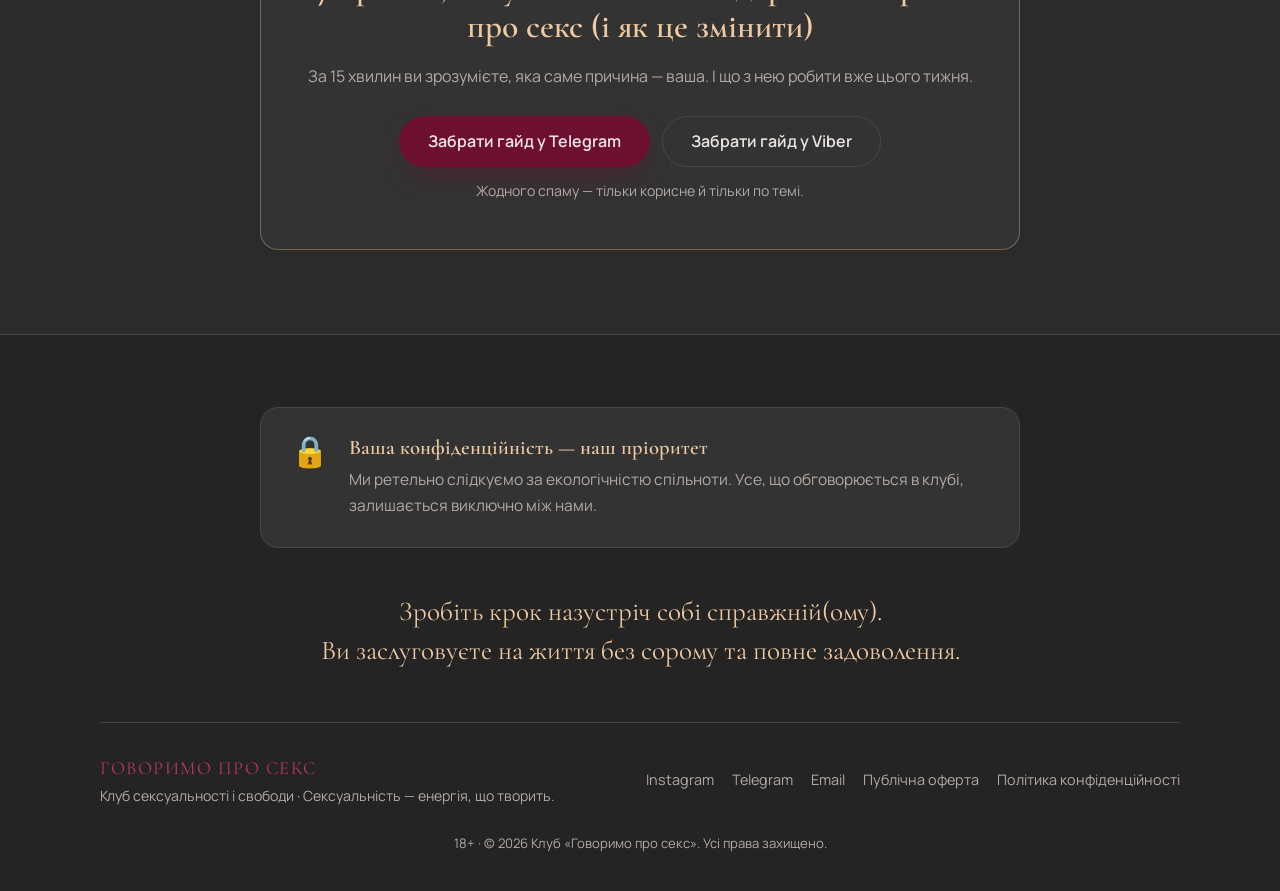
==== commit 0dd1f212: "Автозапуск і зациклення рекламного відео без панелі керування Co-Authored-By: Claude Opus 5 <noreply" ====
--- a/index.html
+++ b/index.html
@@ -88,12 +88,17 @@
           <!-- === РЕКЛАМНЕ ВІДЕО ПРОДУКТУ === -->
           <div class="hero__visual">
             <div class="video">
+              <!-- Фонове відео: без звуку, без панелі керування,
+                   автозапуск і безкінечний цикл. -->
               <video class="video__frame"
                      src="assets/video_preview.mp4"
                      title="Рекламне відео клубу"
-                     controls
+                     autoplay
+                     muted
+                     loop
                      playsinline
-                     preload="metadata">
+                     disablepictureinpicture
+                     preload="auto">
                 Ваш браузер не підтримує відтворення відео.
                 <a href="assets/video_preview.mp4">Завантажити відео</a>.
               </video>
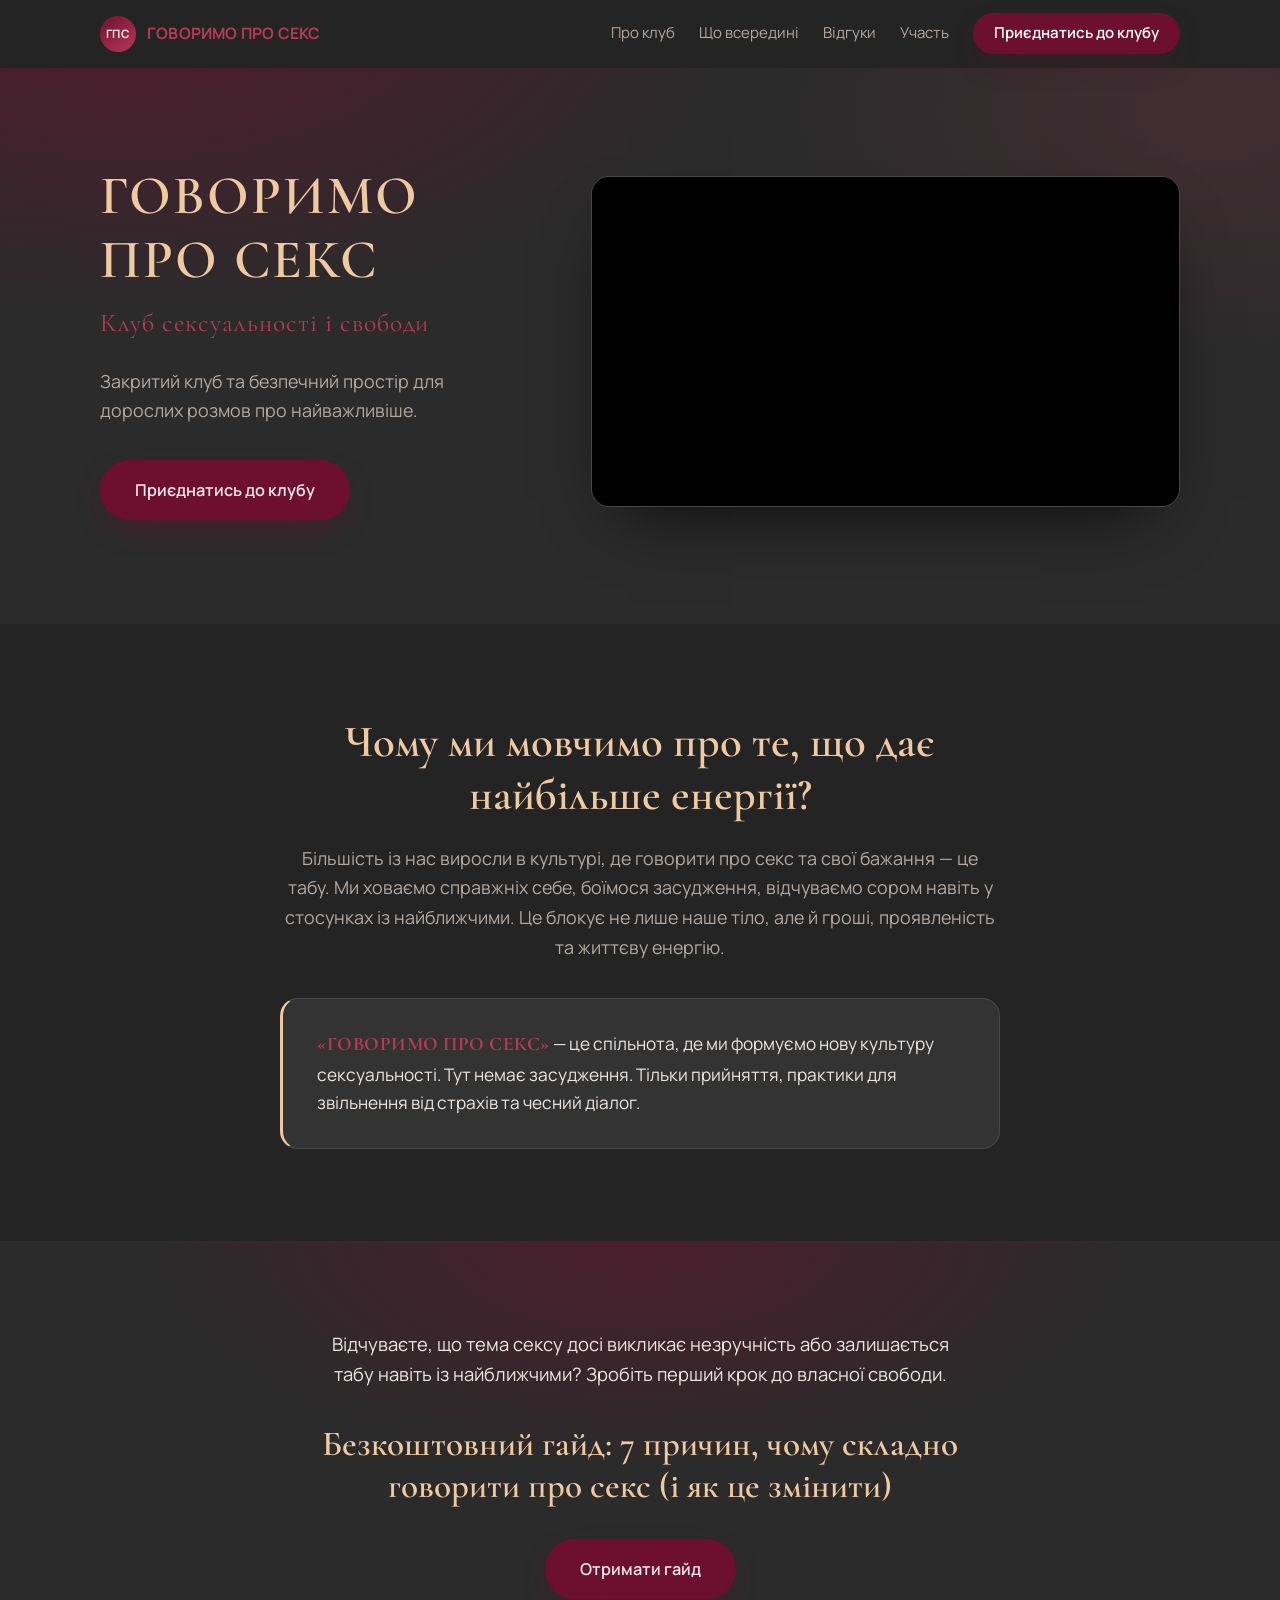
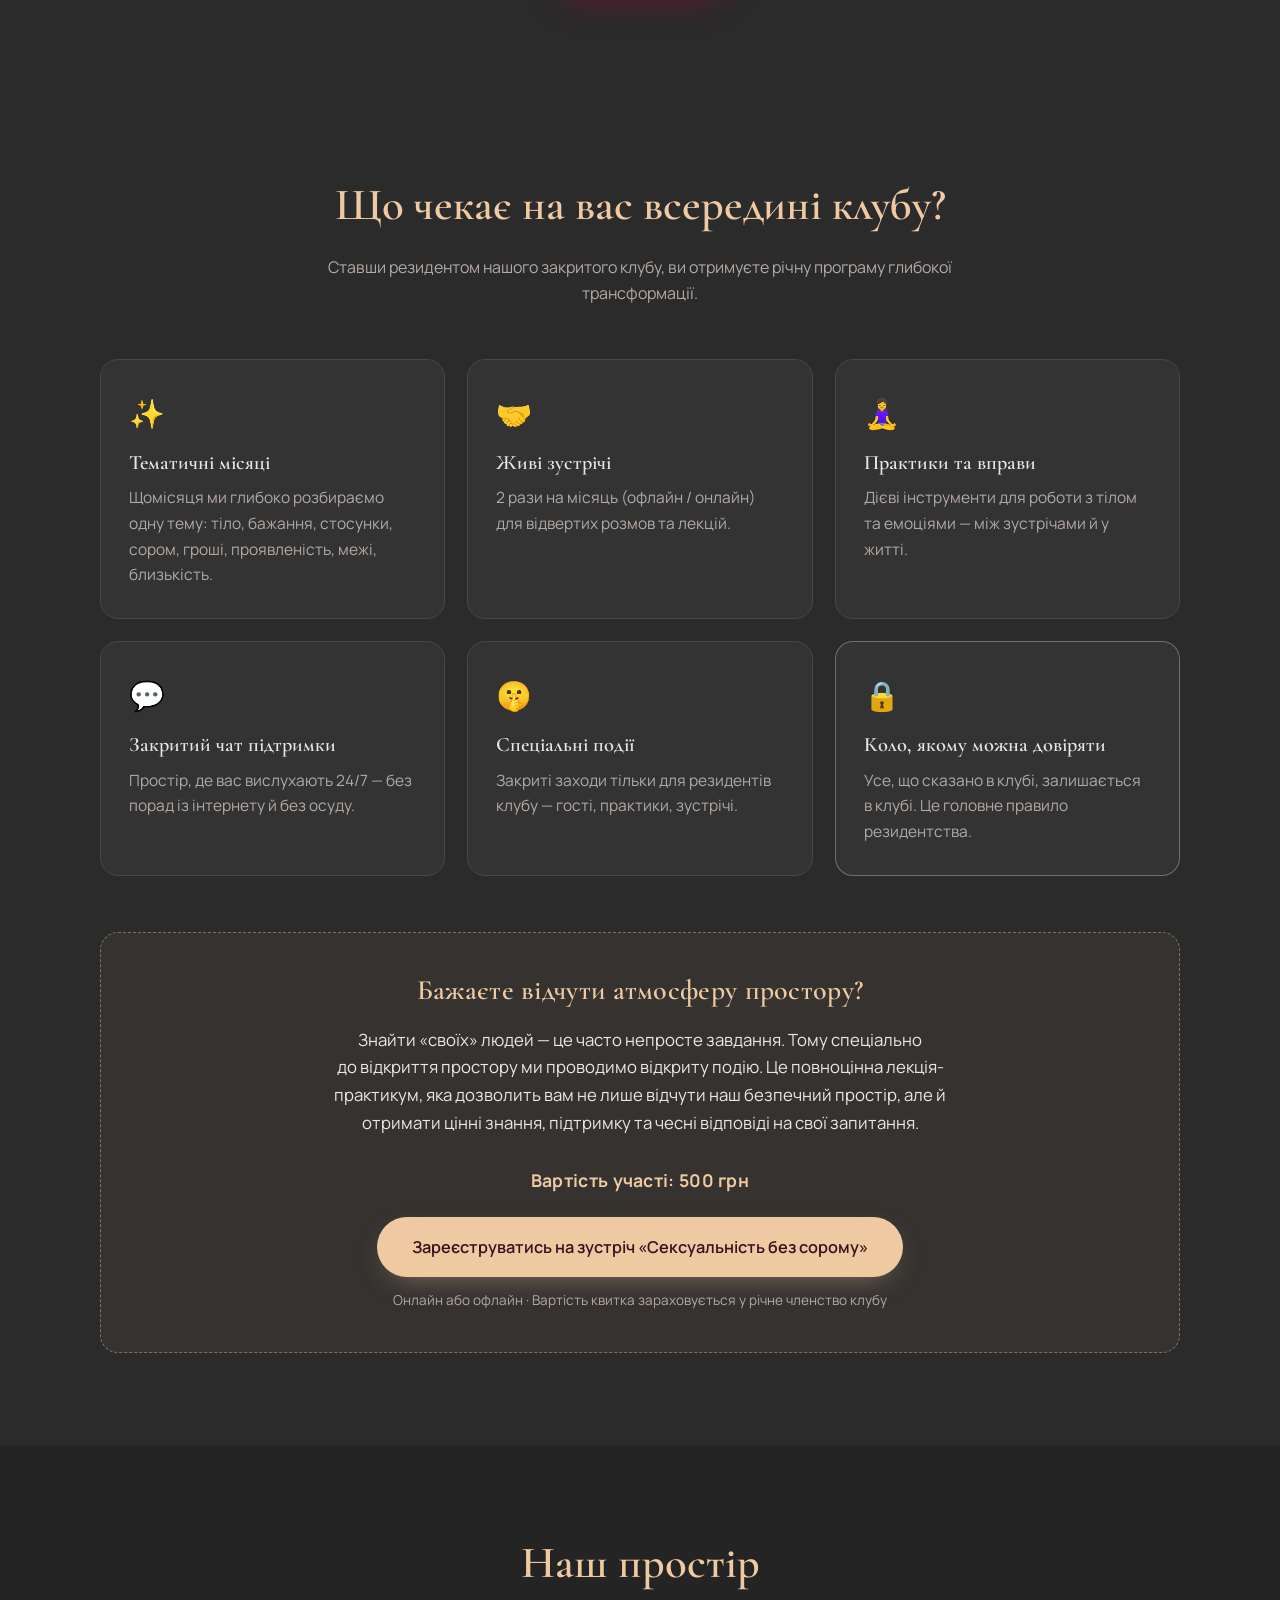
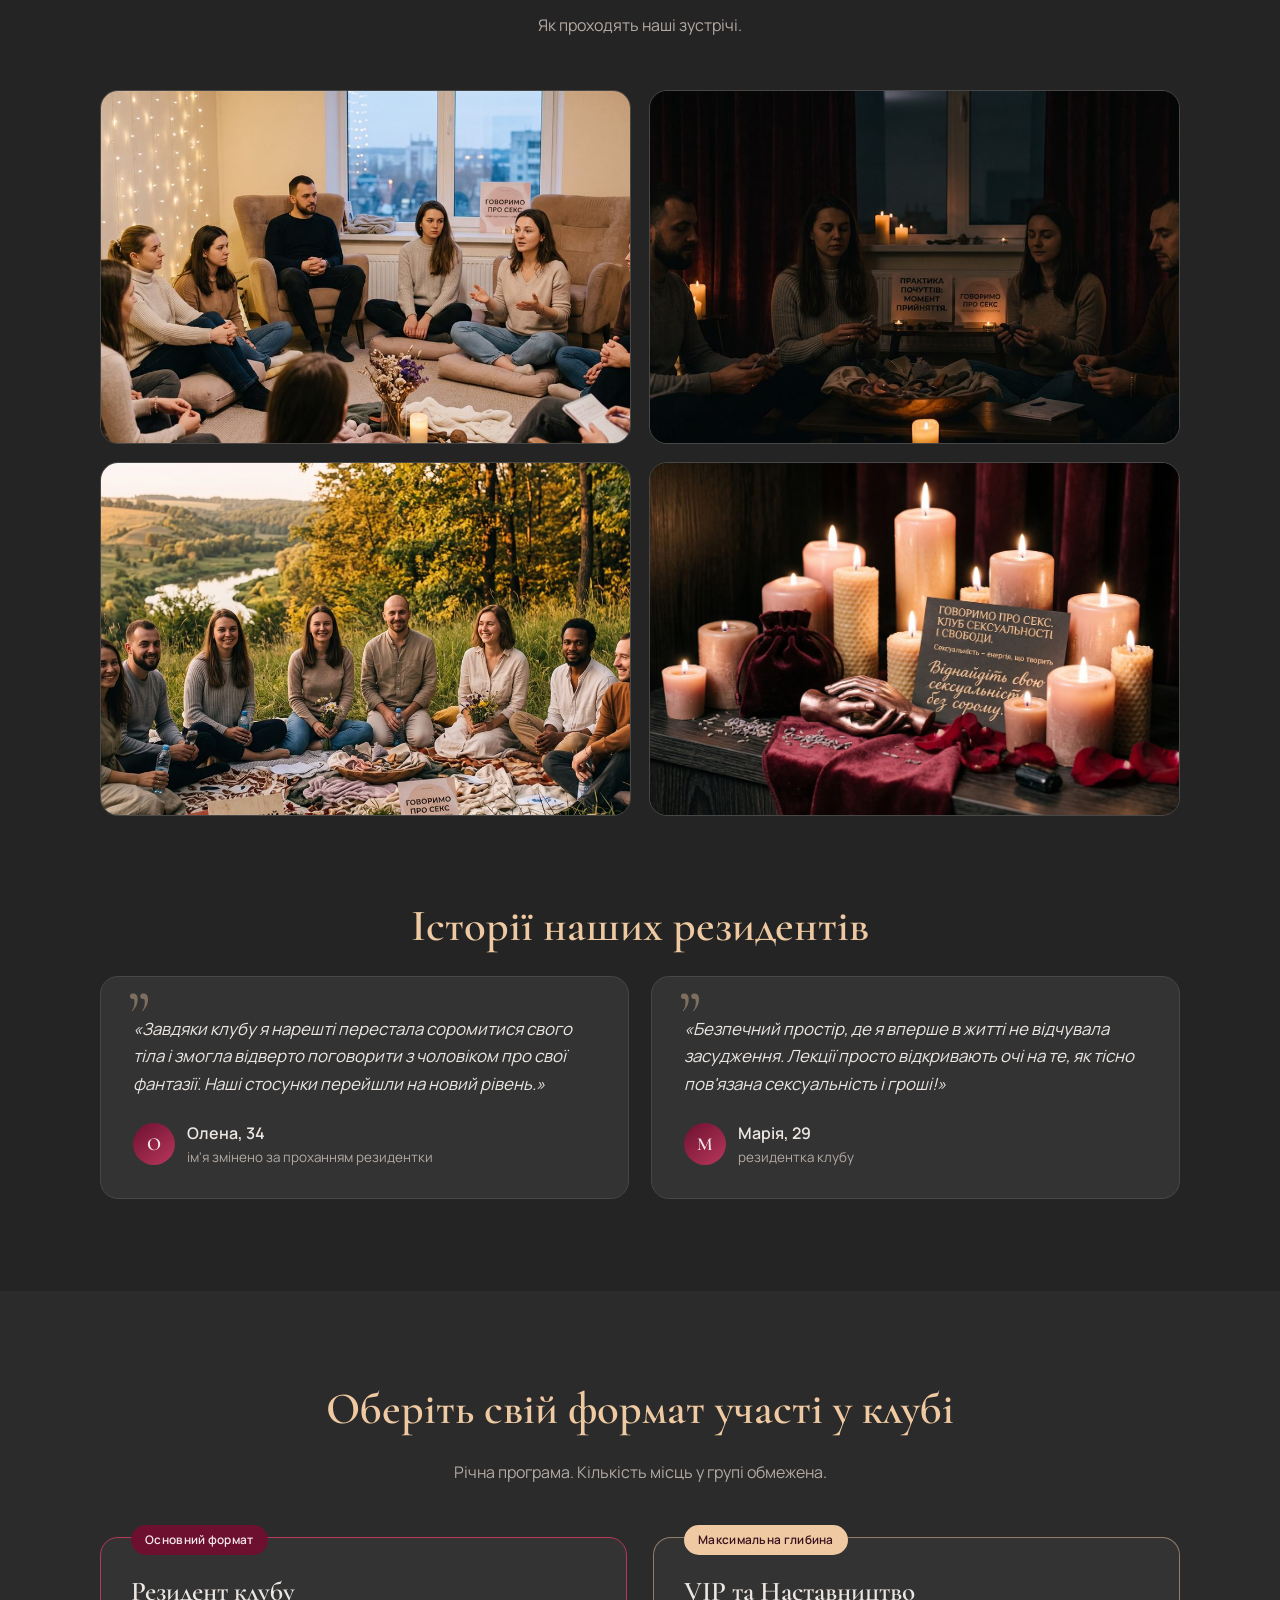
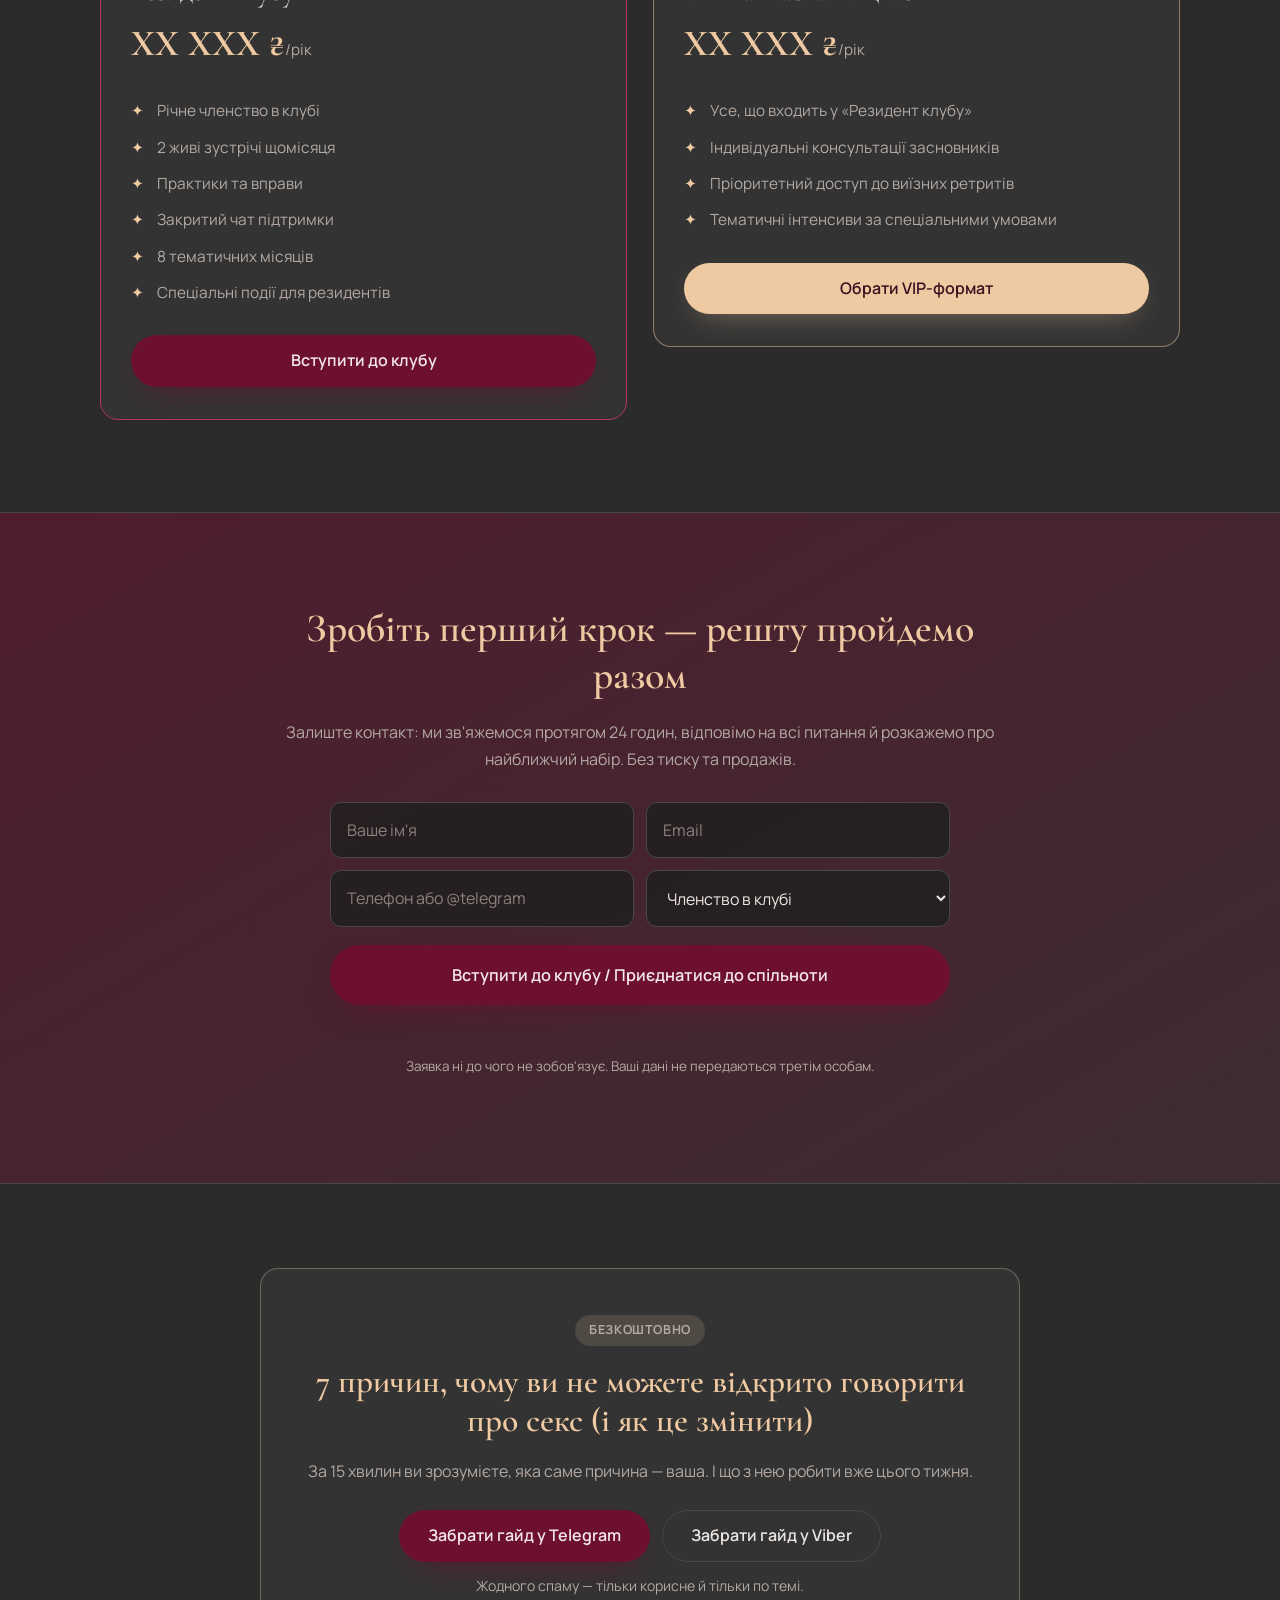
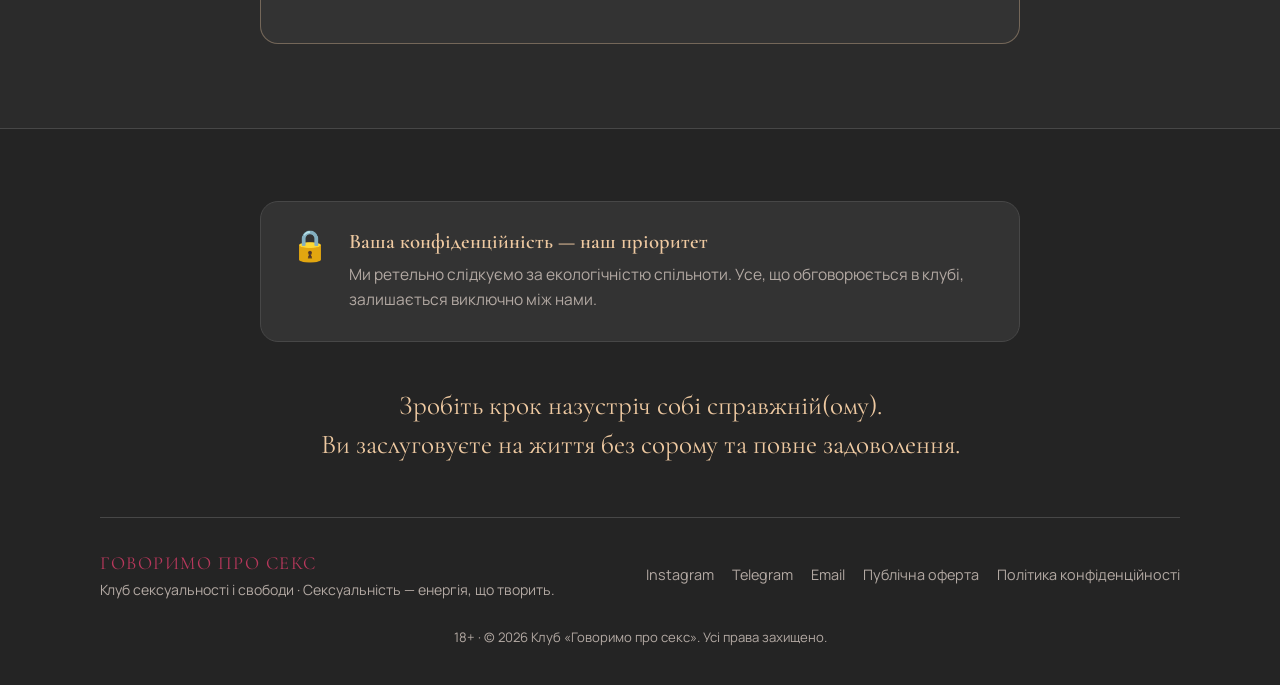
==== commit d2ebb12a: "Фотогалерея: 4 реальні фото у сітці 2x2 - Стиснені копії фото (512 КБ разом замість 21 МБ оригіналів" ====
--- a/index.html
+++ b/index.html
@@ -242,18 +242,24 @@
         <h2 class="section__title">Наш простір</h2>
         <p class="section__lead">Як проходять наші зустрічі.</p>
 
-        <!--
-          ▼ ЗАМІНІТЬ ПЛЕЙСХОЛДЕРИ НА ФОТО ▼
-          <figure class="gallery__item"><img src="assets/img/gallery/01.jpg" alt="Зустріч клубу"></figure>
-        -->
         <div class="gallery">
-          <figure class="gallery__item gallery__item--wide"><span>Коло на зустрічі</span></figure>
-          <figure class="gallery__item"><span>Простір, свічки</span></figure>
-          <figure class="gallery__item"><span>Момент практики</span></figure>
-          <figure class="gallery__item"><span>Розмова після</span></figure>
-          <figure class="gallery__item gallery__item--wide"><span>Спільне фото групи</span></figure>
-        </div>
-        <p class="gallery__note">Фото з наших зустрічей. Обличчя — тільки за згодою учасників.</p>
+          <figure class="gallery__item">
+            <img src="assets/img/gallery/kolo-zustrich.jpg"
+                 alt="Учасники клубу сидять у колі на зустрічі" loading="lazy">
+          </figure>
+          <figure class="gallery__item">
+            <img src="assets/img/gallery/practyka.jpg"
+                 alt="Практика почуттів при свічках" loading="lazy">
+          </figure>
+          <figure class="gallery__item">
+            <img src="assets/img/gallery/na-pryrodi.jpg"
+                 alt="Виїзна зустріч клубу на природі" loading="lazy">
+          </figure>
+          <figure class="gallery__item">
+            <img src="assets/img/gallery/nash-prostir.jpg"
+                 alt="Простір клубу: свічки, оксамит, атмосфера зустрічі" loading="lazy">
+          </figure>
+        </div>
 
         <!-- ---- ВІДГУКИ ---- -->
         <h2 class="section__title section__title--spaced">Історії наших резидентів</h2>
--- a/assets/css/style.css
+++ b/assets/css/style.css
@@ -354,34 +354,25 @@
 /* ---------- БЛОК 4: Галерея ---------- */
 .gallery {
   display: grid;
-  grid-template-columns: repeat(6, 1fr);
-  gap: 16px;
+  grid-template-columns: repeat(2, 1fr);
+  gap: 18px;
 }
 .gallery__item {
   position: relative;
-  grid-column: span 2;
   margin: 0;
-  aspect-ratio: 4 / 3;
-  display: grid;
-  place-items: center;
+  aspect-ratio: 3 / 2;
   overflow: hidden;
   border: 1px solid var(--border);
   border-radius: var(--radius);
-  background:
-    linear-gradient(150deg, rgba(109, 16, 48, .55), rgba(238, 201, 161, .08)),
-    var(--surface);
-  color: var(--text-muted);
-  font-size: .92rem;
+  background: var(--surface);
   transition: transform .25s ease, border-color .25s ease;
 }
-.gallery__item--wide { grid-column: span 3; aspect-ratio: 16 / 9; }
 .gallery__item:hover { transform: scale(1.02); border-color: var(--crimson); }
-.gallery__item img { width: 100%; height: 100%; object-fit: cover; }
-.gallery__note {
-  margin: 16px 0 0;
-  text-align: center;
-  color: var(--text-muted);
-  font-size: .88rem;
+.gallery__item img {
+  width: 100%;
+  height: 100%;
+  object-fit: cover;
+  display: block;
 }
 
 /* ---------- БЛОК 4: Відгуки ---------- */
@@ -615,8 +606,7 @@
   .section__title--spaced { margin-top: 60px; }
   .hero { padding: 56px 0 66px; }
   .grid--3, .grid--2 { grid-template-columns: 1fr; }
-  .gallery { grid-template-columns: repeat(2, 1fr); }
-  .gallery__item, .gallery__item--wide { grid-column: span 1; aspect-ratio: 4 / 3; }
+  .gallery { grid-template-columns: 1fr; gap: 14px; }
   .form__row { flex-direction: column; }
   .hero__stats { gap: 24px; }
   .hero__stats span { max-width: none; }
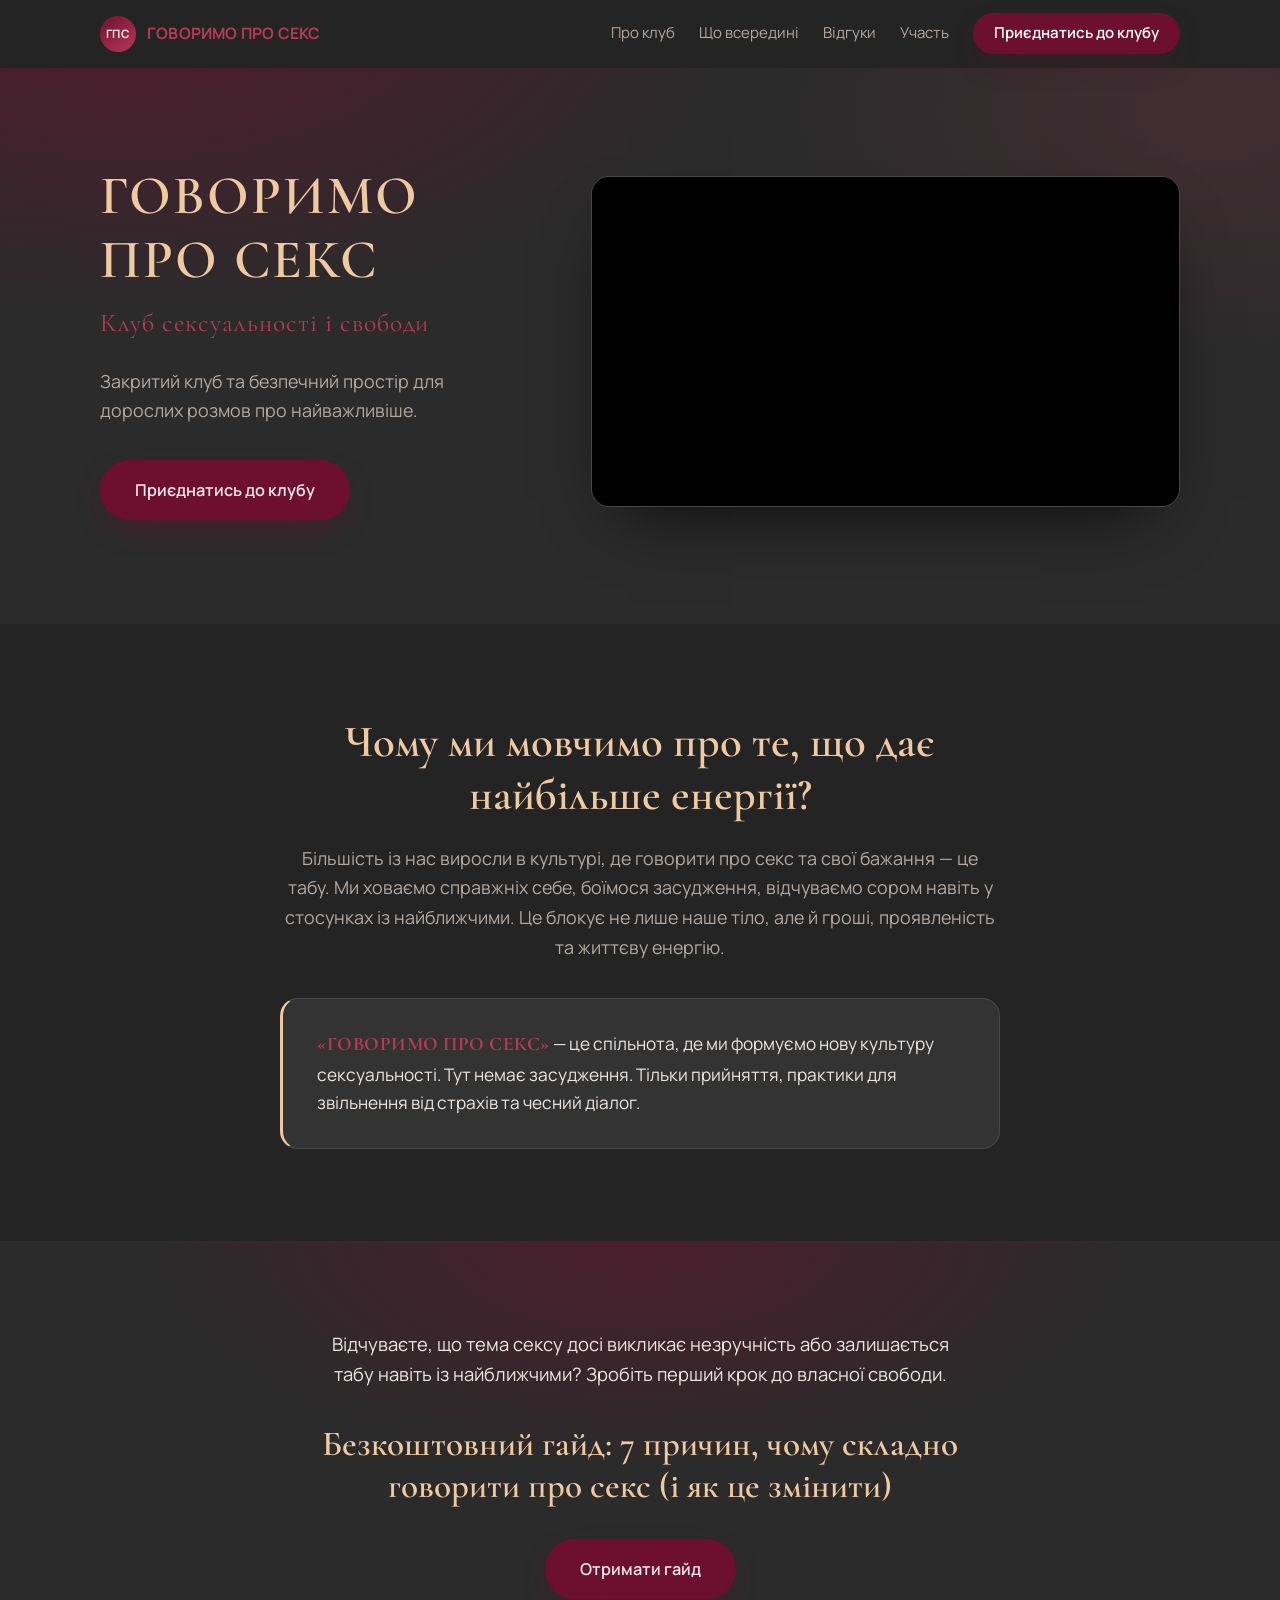
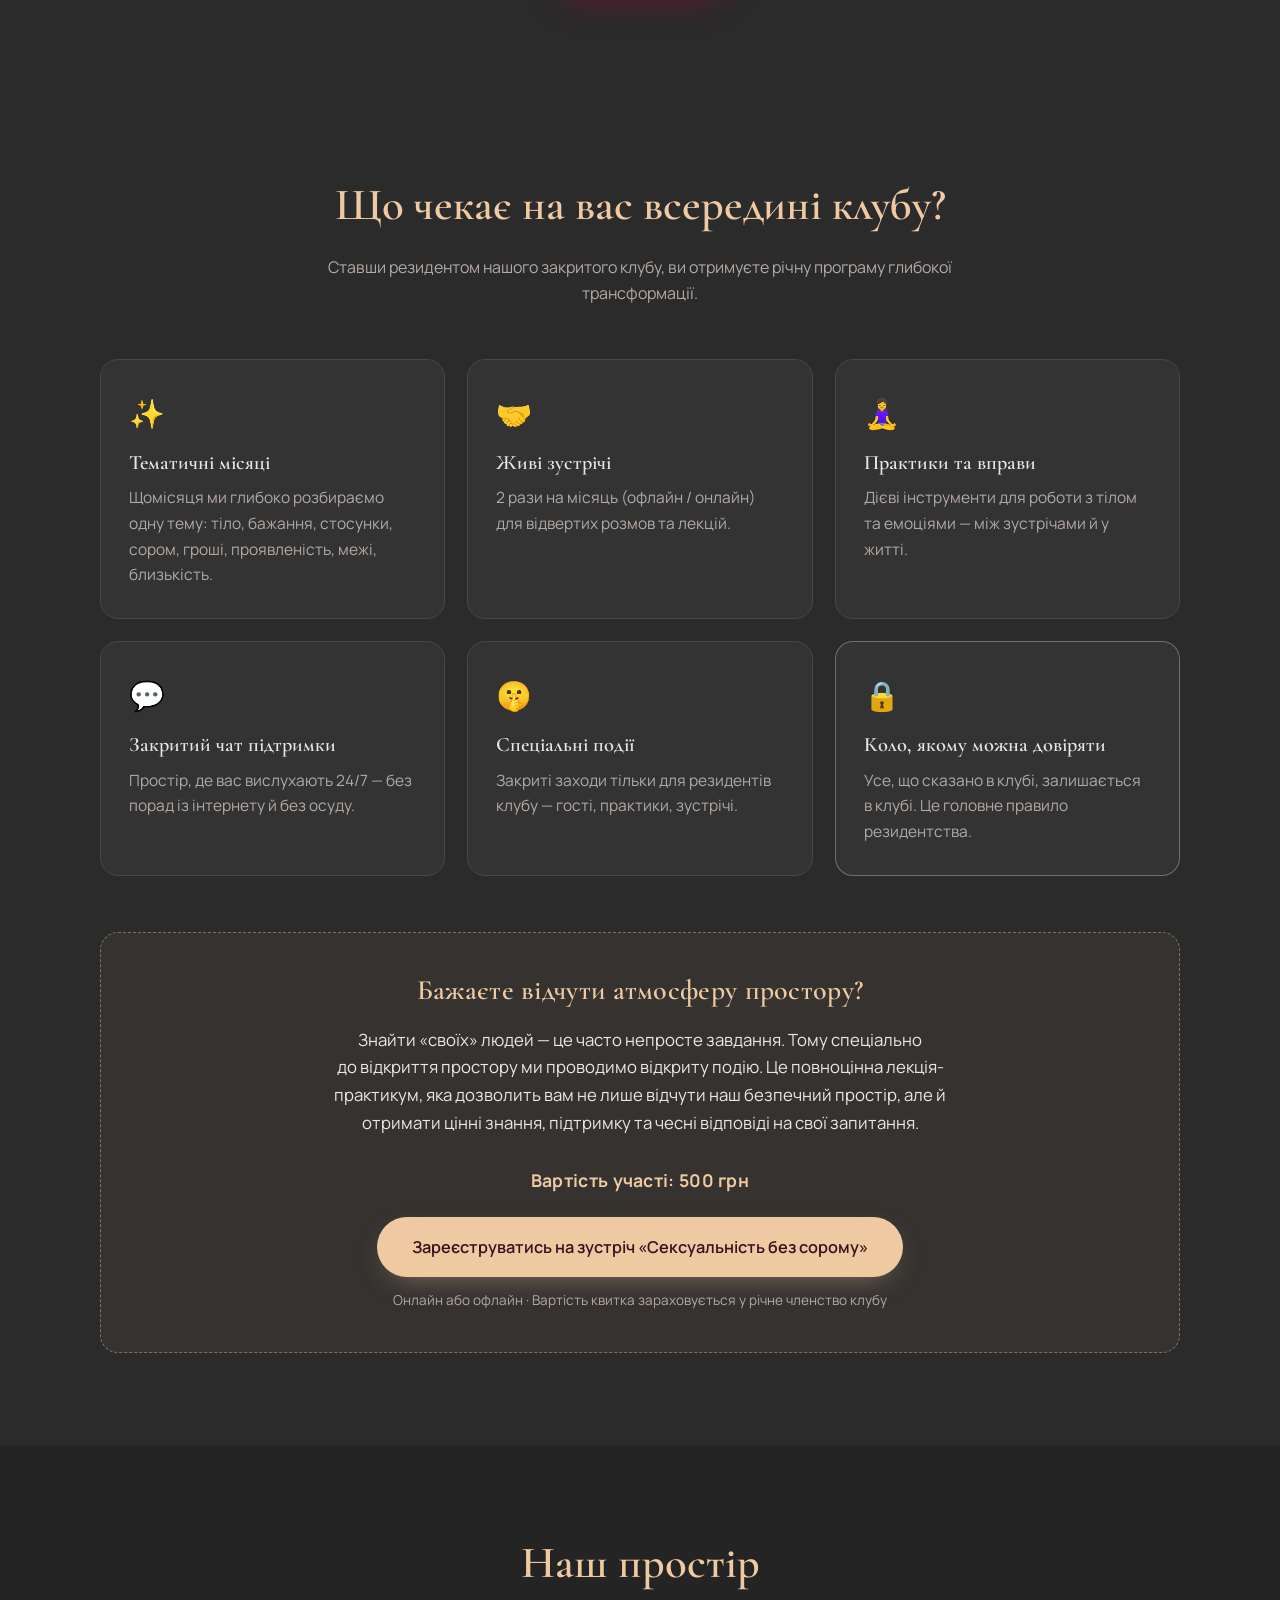
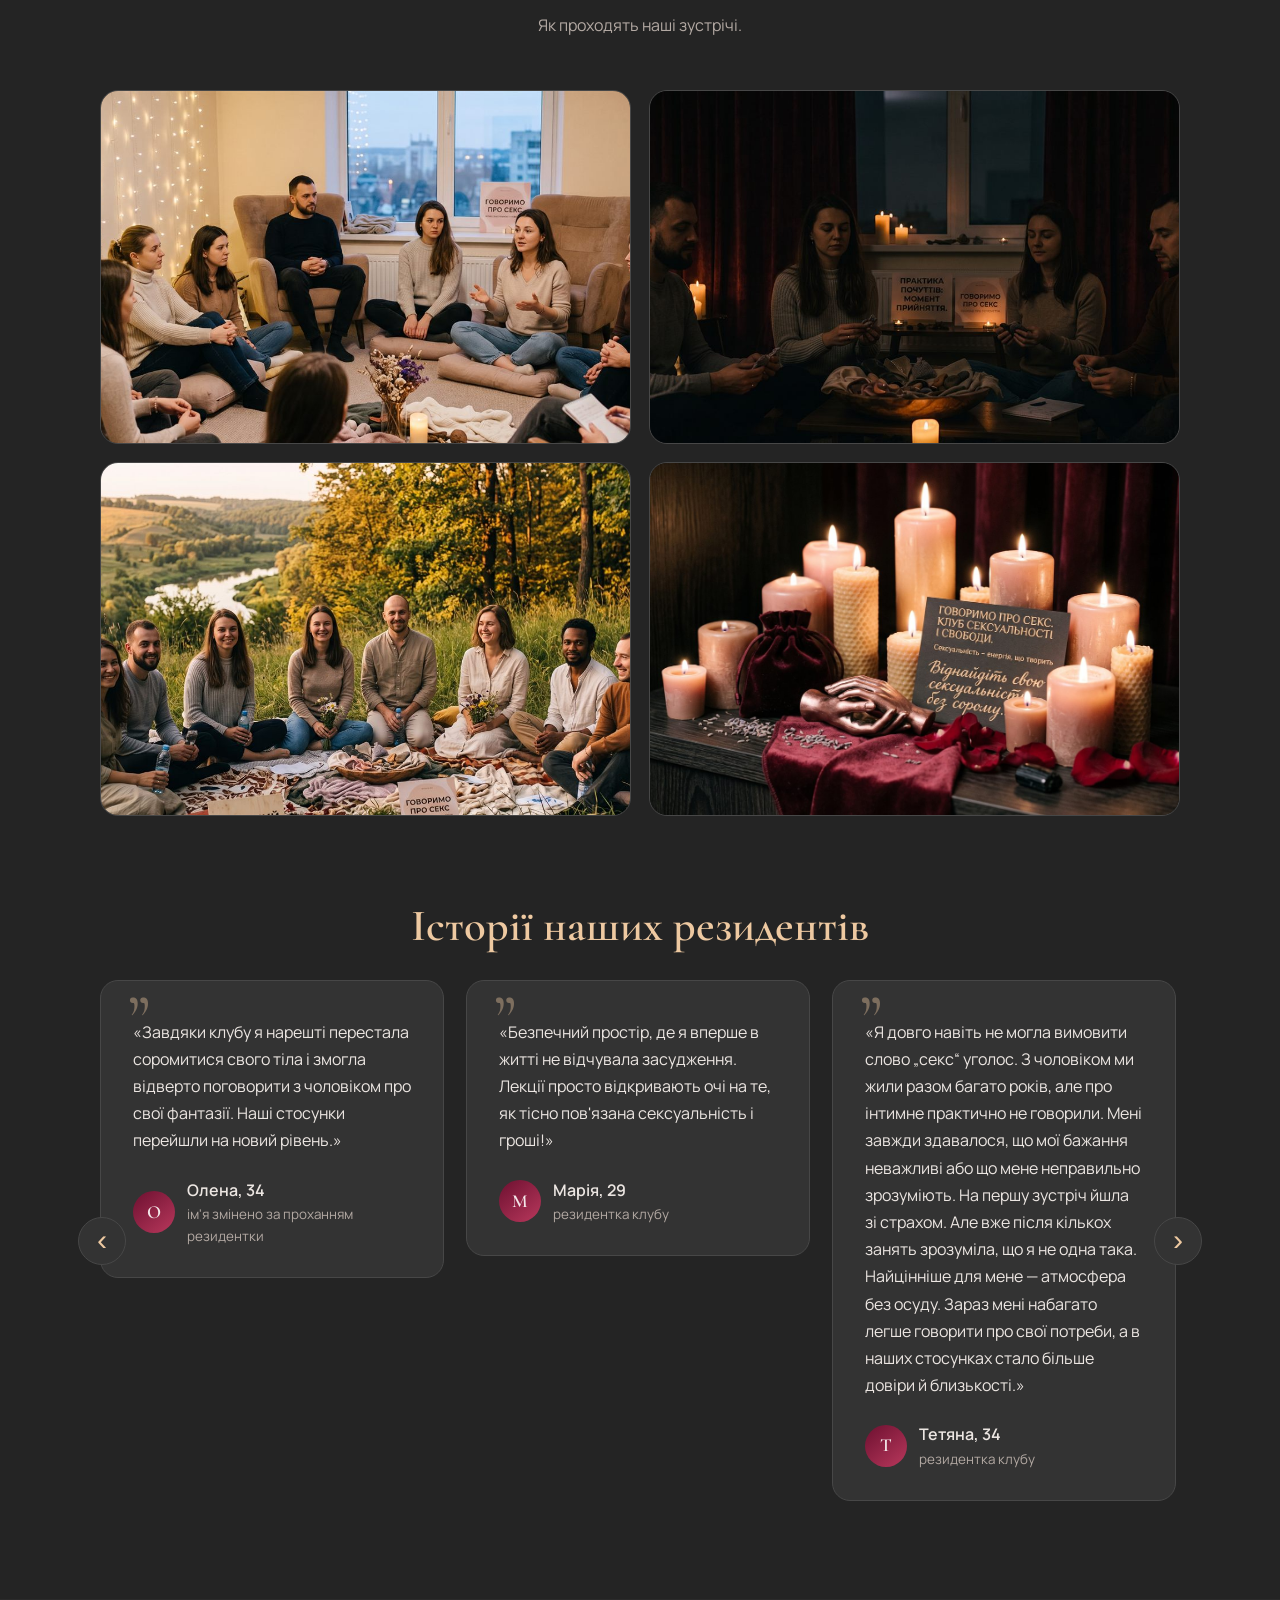
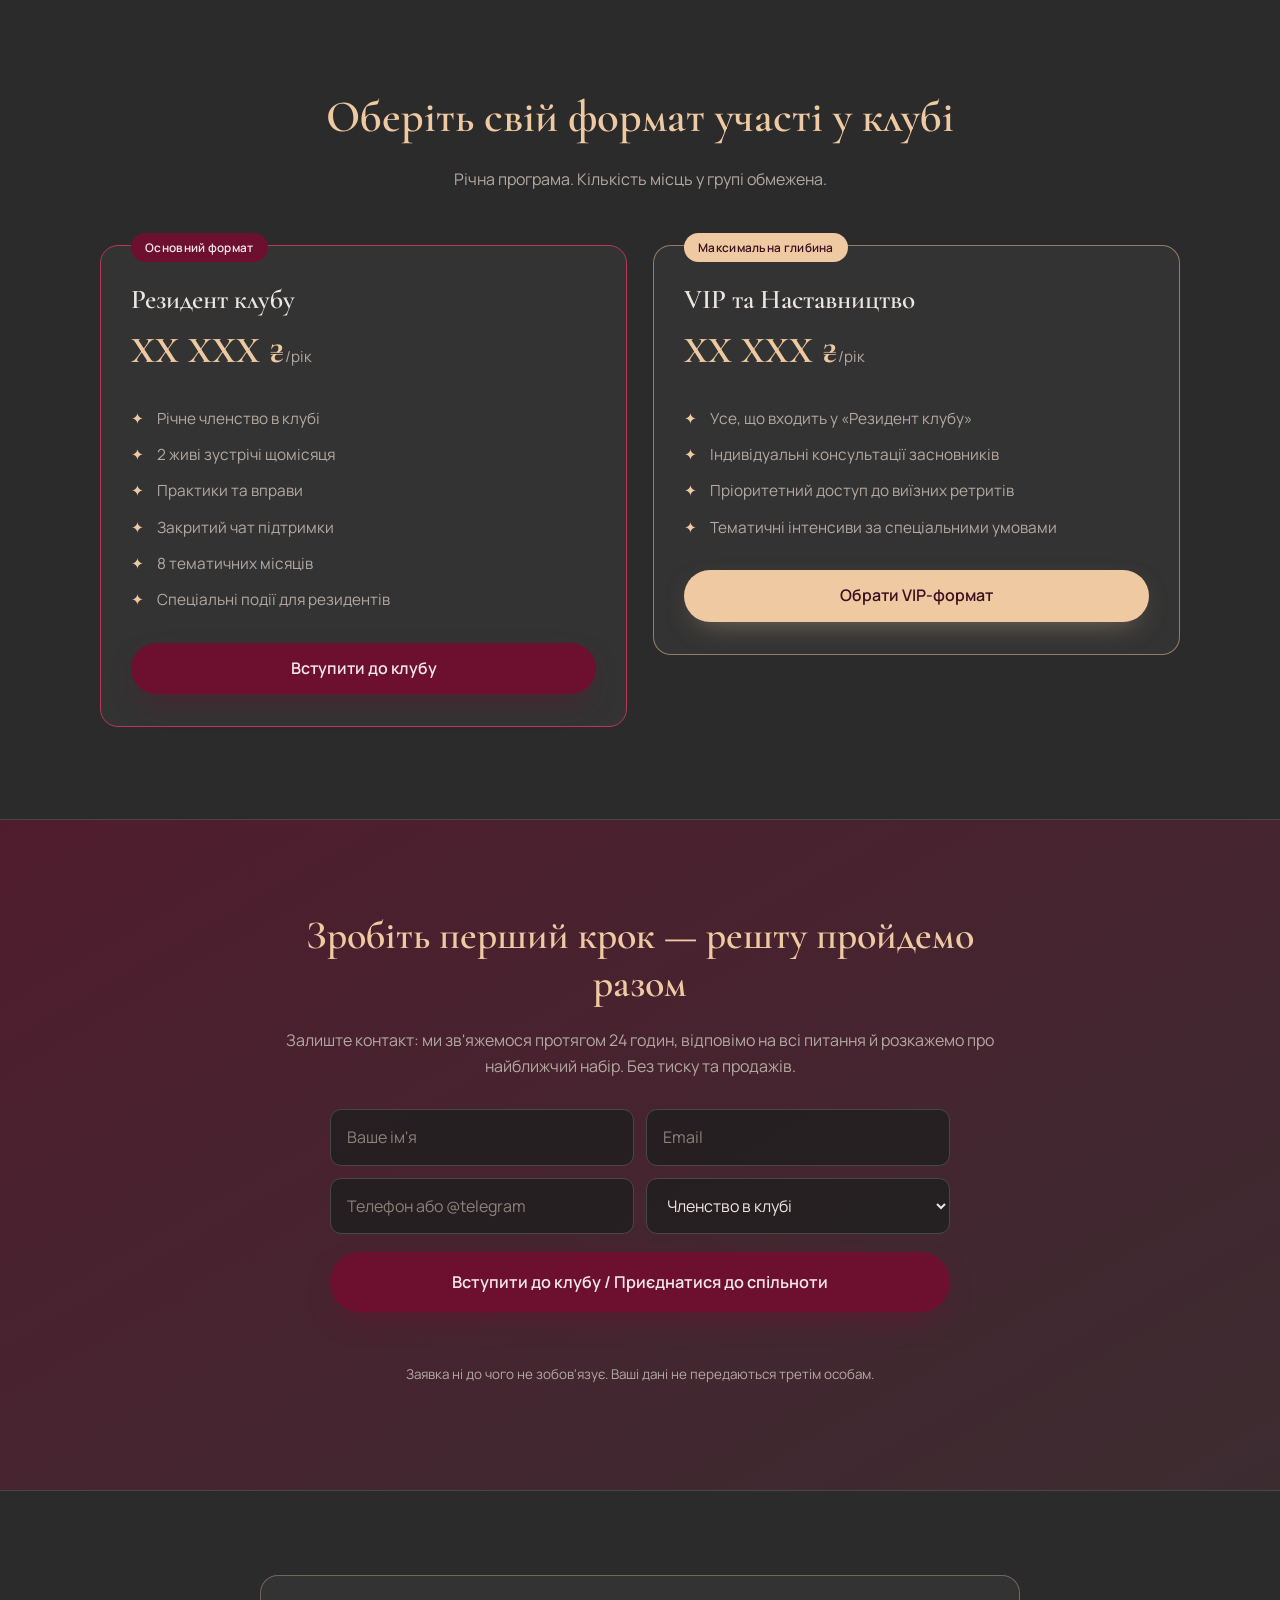
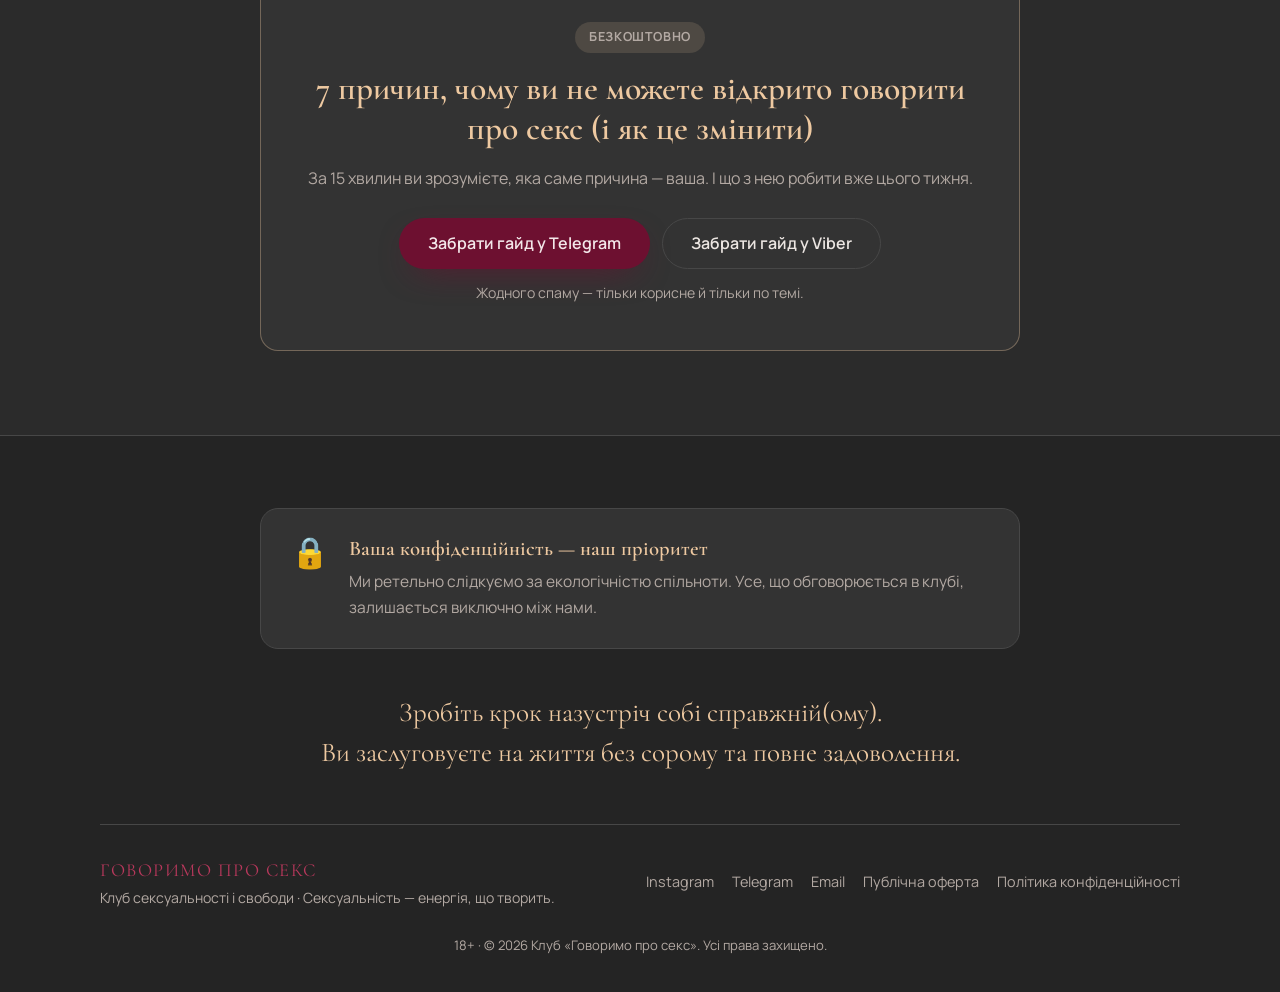
==== commit ebff46bf: "Карусель відгуків: 7 історій в один ряд із зацикленим гортанням - Додано 5 нових відгуків резидентів" ====
--- a/index.html
+++ b/index.html
@@ -264,7 +264,14 @@
         <!-- ---- ВІДГУКИ ---- -->
         <h2 class="section__title section__title--spaced">Історії наших резидентів</h2>
 
-        <div class="grid grid--2">
+        <div class="slider" id="reviews-slider">
+          <button class="slider__nav slider__nav--prev" type="button"
+                  aria-label="Попередній відгук" aria-controls="reviews-track">‹</button>
+          <button class="slider__nav slider__nav--next" type="button"
+                  aria-label="Наступний відгук" aria-controls="reviews-track">›</button>
+
+          <div class="reviews slider__track" id="reviews-track" tabindex="0"
+               role="region" aria-label="Відгуки резидентів клубу">
           <blockquote class="review">
             <p>
               «Завдяки клубу я нарешті перестала соромитися свого тіла і змогла відверто
@@ -286,6 +293,76 @@
               <span>Марія, 29 <em>резидентка клубу</em></span>
             </footer>
           </blockquote>
+
+          <blockquote class="review">
+            <p>
+              «Я довго навіть не могла вимовити слово „секс“ уголос. З чоловіком ми жили разом
+              багато років, але про інтимне практично не говорили. Мені завжди здавалося,
+              що мої бажання неважливі або що мене неправильно зрозуміють. На першу зустріч
+              йшла зі страхом. Але вже після кількох занять зрозуміла, що я не одна така.
+              Найцінніше для мене — атмосфера без осуду. Зараз мені набагато легше говорити
+              про свої потреби, а в наших стосунках стало більше довіри й близькості.»
+            </p>
+            <footer class="review__author">
+              <span class="review__avatar" aria-hidden="true">Т</span>
+              <span>Тетяна, 34 <em>резидентка клубу</em></span>
+            </footer>
+          </blockquote>
+
+          <blockquote class="review">
+            <p>
+              «Спочатку я був упевнений, що це більше жіноча тема. Але зрозумів, що й сам роками
+              уникав будь-яких розмов про секс. Якщо щось не влаштовувало — просто мовчав.
+              У клубі я вперше почув, що відвертість не робить чоловіка слабким. Навпаки,
+              вона допомагає будувати здорові стосунки. Після програми ми з партнеркою почали
+              більше говорити одне з одним і перестали накопичувати образи.»
+            </p>
+            <footer class="review__author">
+              <span class="review__avatar" aria-hidden="true">А</span>
+              <span>Андрій, 39 <em>резидент клубу</em></span>
+            </footer>
+          </blockquote>
+
+          <blockquote class="review">
+            <p>
+              «Я прийшла із сильним соромом. Будь-яка розмова про сексуальність викликала
+              напругу. Було відчуття, що зі мною щось не так. Поступово я зрозуміла, скільки
+              установок несла ще з дитинства. Найцінніше було почути інших людей і відчути,
+              що мої переживання нормальні. Зараз я набагато спокійніше ставлюся до себе
+              і більше не боюся ставити запитання чи говорити про свої кордони.»
+            </p>
+            <footer class="review__author">
+              <span class="review__avatar" aria-hidden="true">С</span>
+              <span>Софія, 28 <em>резидентка клубу</em></span>
+            </footer>
+          </blockquote>
+
+          <blockquote class="review">
+            <p>
+              «Для мене цей клуб став місцем, де можна чесно говорити без страху бути висміяним.
+              Я зрозумів, що багато конфліктів у стосунках виникали не через секс, а через
+              відсутність відкритого діалогу. Після зустрічей ми з дружиною почали більше
+              слухати одне одного. Це дало відчуття, що ми знову стали командою.»
+            </p>
+            <footer class="review__author">
+              <span class="review__avatar" aria-hidden="true">І</span>
+              <span>Ігор, 45 <em>резидент клубу</em></span>
+            </footer>
+          </blockquote>
+
+          <blockquote class="review">
+            <p>
+              «Я прийшла після розлучення. Була впевнена, що більше ніколи не зможу побудувати
+              близькі стосунки. Цей клуб допоміг мені повернути контакт із собою. Я перестала
+              соромитися своєї сексуальності й почала сприймати її як природну частину себе.
+              Для мене це було набагато глибше, ніж просто розмови про секс.»
+            </p>
+            <footer class="review__author">
+              <span class="review__avatar" aria-hidden="true">Л</span>
+              <span>Людмила, 41 <em>резидентка клубу</em></span>
+            </footer>
+          </blockquote>
+          </div>
         </div>
       </div>
     </section>
--- a/assets/css/style.css
+++ b/assets/css/style.css
@@ -375,9 +375,51 @@
   display: block;
 }
 
-/* ---------- БЛОК 4: Відгуки ---------- */
+/* ---------- БЛОК 4: Відгуки (карусель) ---------- */
+.slider { position: relative; }
+
+/* Доріжка: горизонтальна прокрутка з прилипанням карток */
+.reviews {
+  display: flex;
+  align-items: flex-start;   /* висота кожної картки — за її текстом */
+  gap: 22px;
+  overflow-x: auto;
+  scroll-snap-type: x mandatory;
+  scroll-behavior: smooth;
+  padding: 4px 2px 6px;
+  scrollbar-width: none;
+  -ms-overflow-style: none;
+}
+.reviews::-webkit-scrollbar { display: none; }
+.reviews:focus-visible { outline: 2px solid var(--crimson); outline-offset: 4px; }
+
+/* Кнопки гортання */
+.slider__nav {
+  position: absolute;
+  top: 50%;
+  z-index: 3;
+  display: grid;
+  place-items: center;
+  width: 48px; height: 48px;
+  padding: 0 0 4px;
+  transform: translateY(-50%);
+  border: 1px solid var(--border);
+  border-radius: 50%;
+  background: var(--surface);
+  color: var(--gold);
+  font-size: 1.9rem;
+  line-height: 1;
+  cursor: pointer;
+  transition: background .18s ease, border-color .18s ease, color .18s ease;
+}
+.slider__nav:hover { background: var(--accent); border-color: var(--accent); color: #f3e7e9; }
+.slider__nav--prev { left: -22px; }
+.slider__nav--next { right: -22px; }
+
 .review {
   position: relative;
+  flex: 0 0 calc((100% - 44px) / 3);
+  scroll-snap-align: start;
   padding: 38px 32px 30px;
   background: var(--surface);
   border: 1px solid var(--border);
@@ -393,9 +435,10 @@
   color: rgba(238, 201, 161, .4);
 }
 .review p {
-  font-size: 1.05rem;
-  font-style: italic;
+  font-size: 1rem;
+  line-height: 1.7;
   margin-bottom: 22px;
+  color: var(--text);
 }
 .review__author {
   display: flex;
@@ -599,6 +642,9 @@
   .hero__inner { grid-template-columns: 1fr; gap: 44px; }
   .grid--3 { grid-template-columns: repeat(2, 1fr); }
   .btn--lg { max-width: none; width: 100%; }
+  .review { flex-basis: calc((100% - 22px) / 2); }
+  .slider__nav--prev { left: -10px; }
+  .slider__nav--next { right: -10px; }
 }
 
 @media (max-width: 760px) {
@@ -606,6 +652,10 @@
   .section__title--spaced { margin-top: 60px; }
   .hero { padding: 56px 0 66px; }
   .grid--3, .grid--2 { grid-template-columns: 1fr; }
+  .review { flex-basis: 100%; padding: 34px 24px 26px; }
+  .slider__nav { width: 42px; height: 42px; font-size: 1.6rem; }
+  .slider__nav--prev { left: -6px; }
+  .slider__nav--next { right: -6px; }
   .gallery { grid-template-columns: 1fr; gap: 14px; }
   .form__row { flex-direction: column; }
   .hero__stats { gap: 24px; }
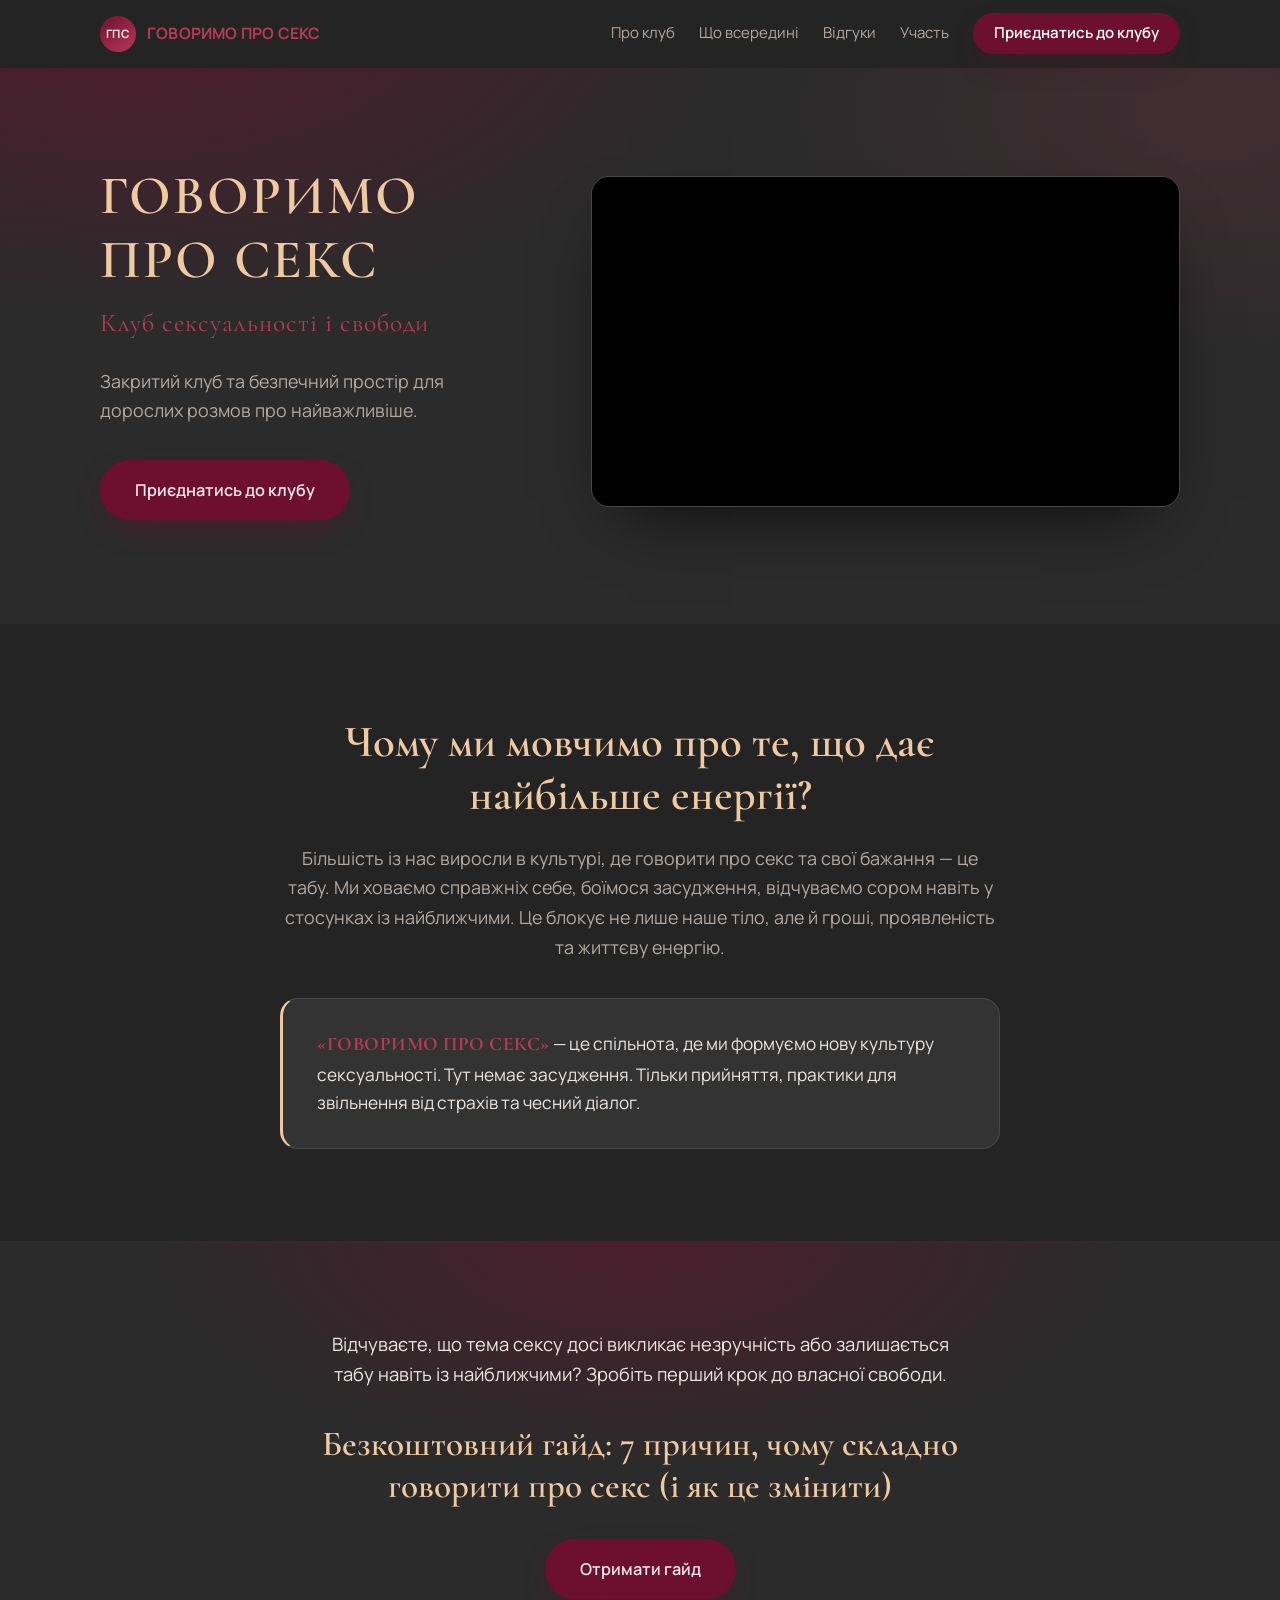
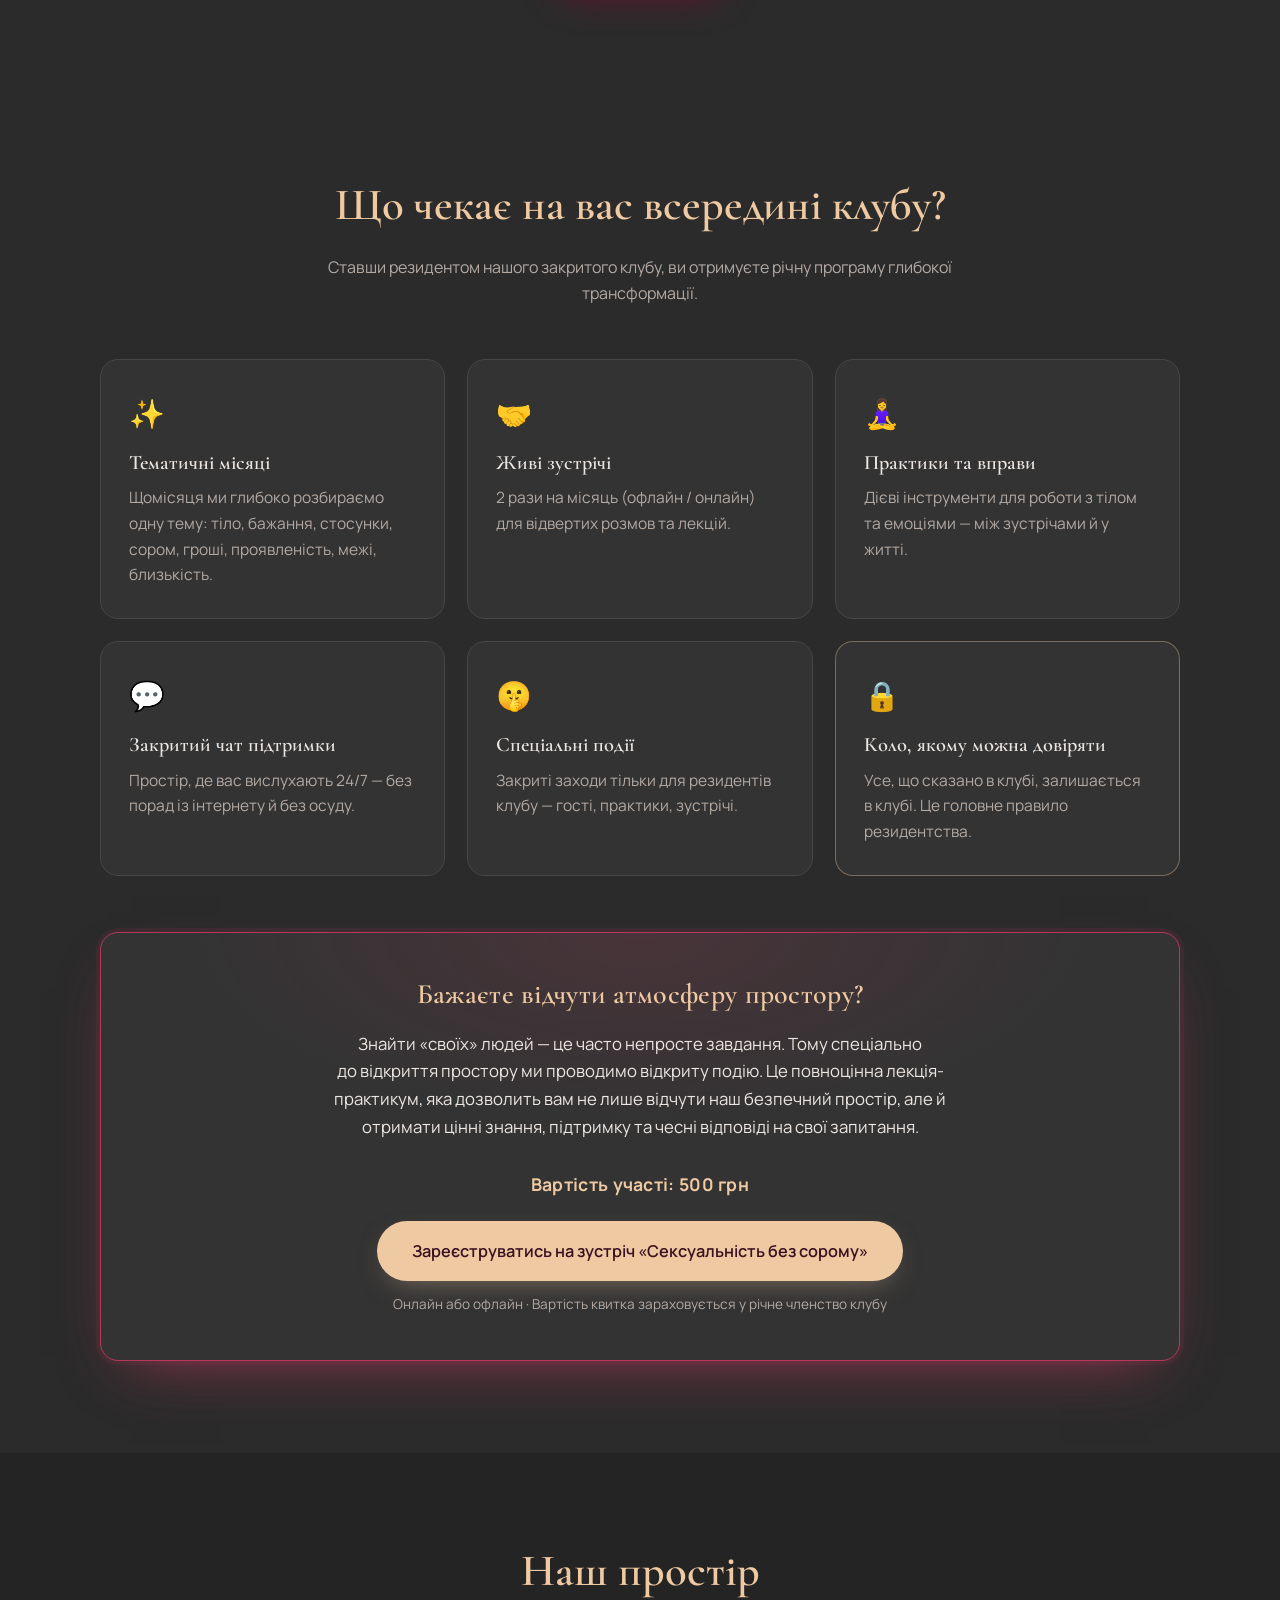
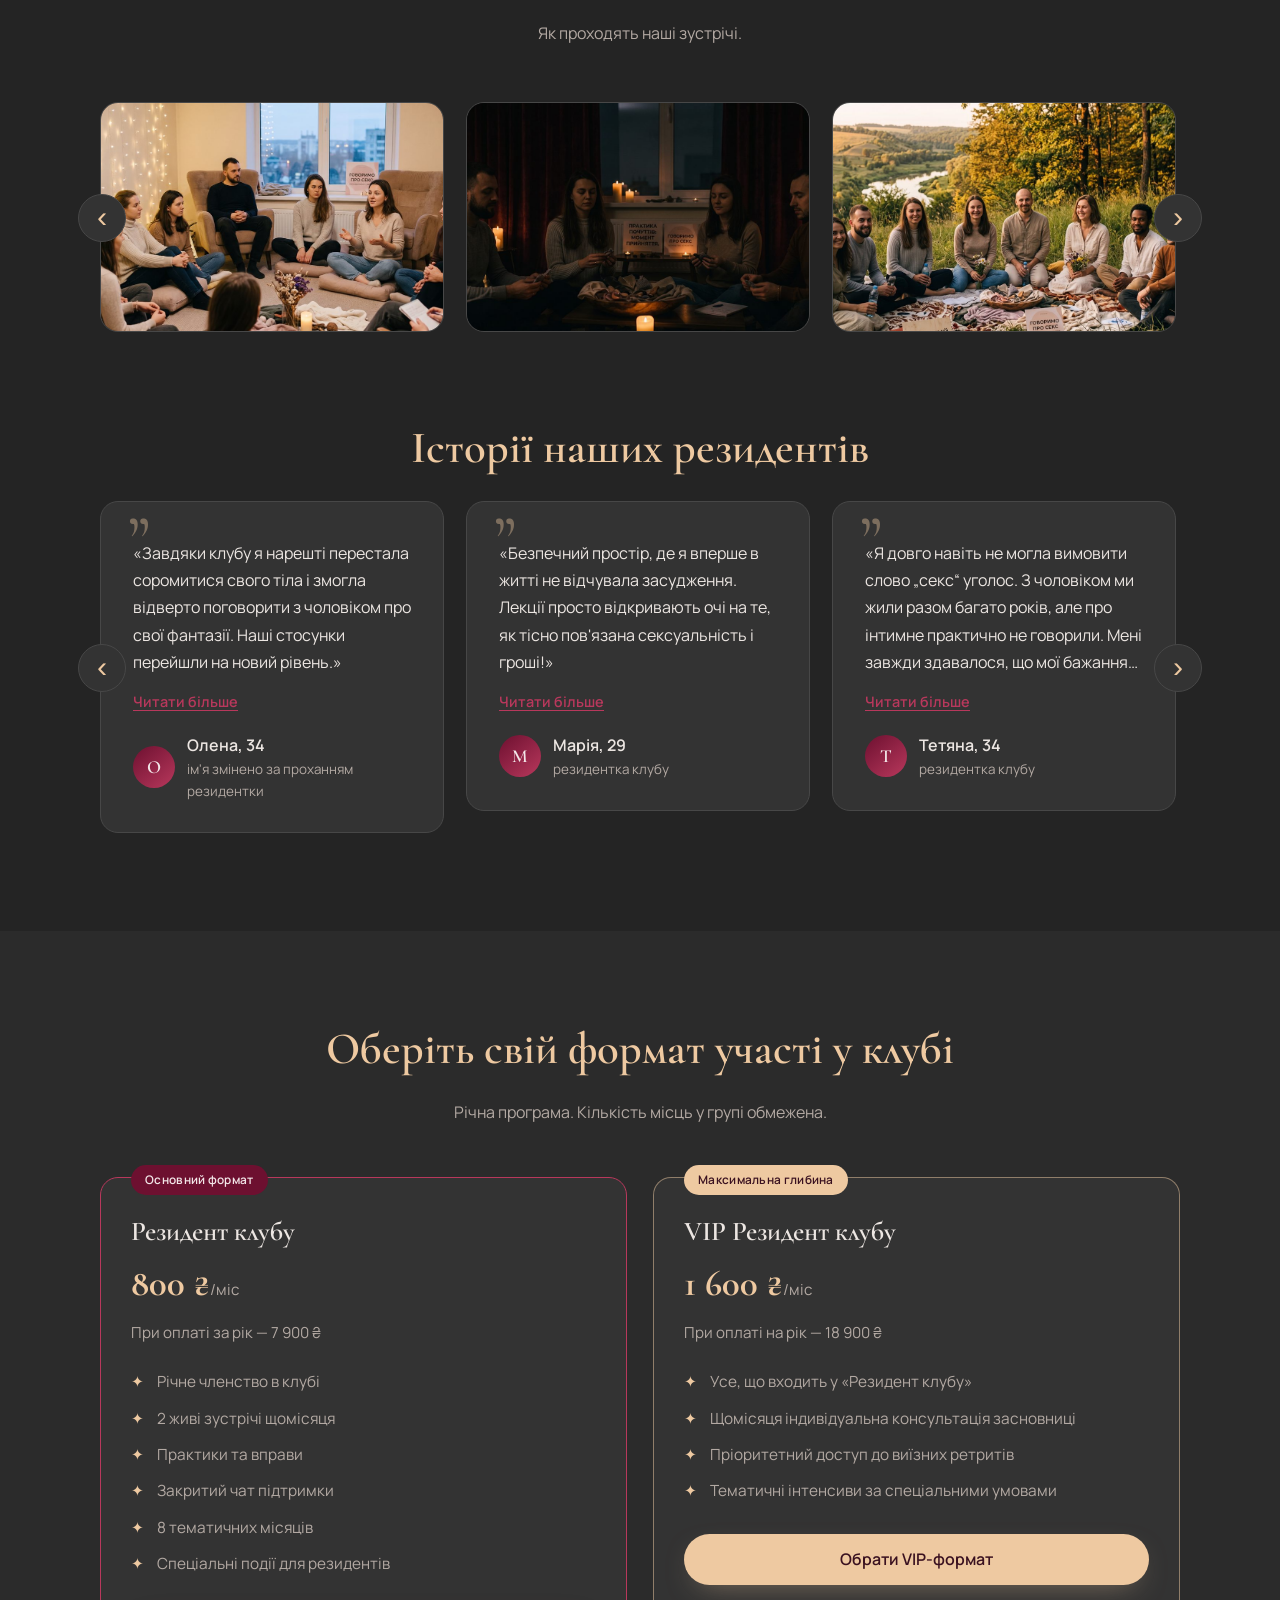
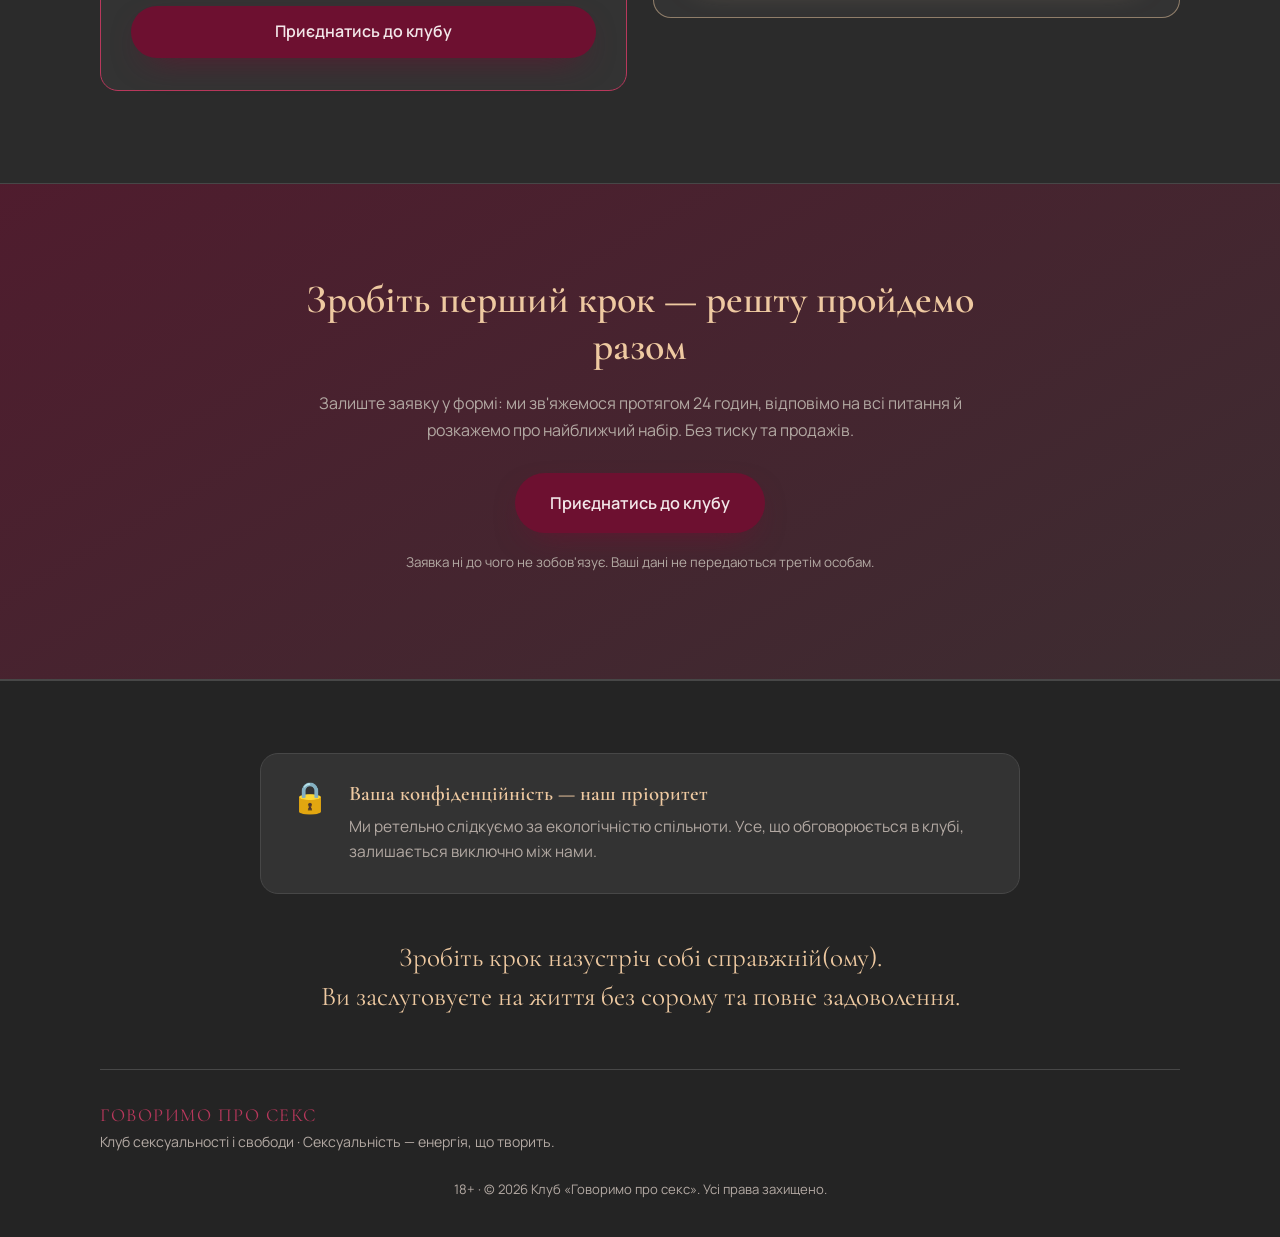
==== commit cd7c10cd: "Тарифи, каруселі та чистка блоків - Ціни: Резидент 800 грн/міс (7900 грн/рік), VIP Резидент 1600 грн" ====
--- a/index.html
+++ b/index.html
@@ -242,7 +242,14 @@
         <h2 class="section__title">Наш простір</h2>
         <p class="section__lead">Як проходять наші зустрічі.</p>
 
-        <div class="gallery">
+        <div class="slider">
+          <button class="slider__nav slider__nav--prev" type="button"
+                  aria-label="Попереднє фото">‹</button>
+          <button class="slider__nav slider__nav--next" type="button"
+                  aria-label="Наступне фото">›</button>
+
+          <div class="gallery slider__track" tabindex="0"
+               role="region" aria-label="Фото зустрічей клубу">
           <figure class="gallery__item">
             <img src="assets/img/gallery/kolo-zustrich.jpg"
                  alt="Учасники клубу сидять у колі на зустрічі" loading="lazy">
@@ -259,6 +266,7 @@
             <img src="assets/img/gallery/nash-prostir.jpg"
                  alt="Простір клубу: свічки, оксамит, атмосфера зустрічі" loading="lazy">
           </figure>
+          </div>
         </div>
 
         <!-- ---- ВІДГУКИ ---- -->
@@ -273,7 +281,7 @@
           <div class="reviews slider__track" id="reviews-track" tabindex="0"
                role="region" aria-label="Відгуки резидентів клубу">
           <blockquote class="review">
-            <p>
+            <p class="review__text">
               «Завдяки клубу я нарешті перестала соромитися свого тіла і змогла відверто
               поговорити з чоловіком про свої фантазії. Наші стосунки перейшли на новий рівень.»
             </p>
@@ -284,7 +292,7 @@
           </blockquote>
 
           <blockquote class="review">
-            <p>
+            <p class="review__text">
               «Безпечний простір, де я вперше в житті не відчувала засудження.
               Лекції просто відкривають очі на те, як тісно пов'язана сексуальність і гроші!»
             </p>
@@ -295,7 +303,7 @@
           </blockquote>
 
           <blockquote class="review">
-            <p>
+            <p class="review__text">
               «Я довго навіть не могла вимовити слово „секс“ уголос. З чоловіком ми жили разом
               багато років, але про інтимне практично не говорили. Мені завжди здавалося,
               що мої бажання неважливі або що мене неправильно зрозуміють. На першу зустріч
@@ -310,7 +318,7 @@
           </blockquote>
 
           <blockquote class="review">
-            <p>
+            <p class="review__text">
               «Спочатку я був упевнений, що це більше жіноча тема. Але зрозумів, що й сам роками
               уникав будь-яких розмов про секс. Якщо щось не влаштовувало — просто мовчав.
               У клубі я вперше почув, що відвертість не робить чоловіка слабким. Навпаки,
@@ -324,7 +332,7 @@
           </blockquote>
 
           <blockquote class="review">
-            <p>
+            <p class="review__text">
               «Я прийшла із сильним соромом. Будь-яка розмова про сексуальність викликала
               напругу. Було відчуття, що зі мною щось не так. Поступово я зрозуміла, скільки
               установок несла ще з дитинства. Найцінніше було почути інших людей і відчути,
@@ -338,7 +346,7 @@
           </blockquote>
 
           <blockquote class="review">
-            <p>
+            <p class="review__text">
               «Для мене цей клуб став місцем, де можна чесно говорити без страху бути висміяним.
               Я зрозумів, що багато конфліктів у стосунках виникали не через секс, а через
               відсутність відкритого діалогу. Після зустрічей ми з дружиною почали більше
@@ -351,7 +359,7 @@
           </blockquote>
 
           <blockquote class="review">
-            <p>
+            <p class="review__text">
               «Я прийшла після розлучення. Була впевнена, що більше ніколи не зможу побудувати
               близькі стосунки. Цей клуб допоміг мені повернути контакт із собою. Я перестала
               соромитися своєї сексуальності й почала сприймати її як природну частину себе.
@@ -381,7 +389,8 @@
           <article class="plan plan--featured">
             <span class="plan__tag">Основний формат</span>
             <h3 class="plan__name">Резидент клубу</h3>
-            <p class="plan__price">ХХ ХХХ ₴<span>/рік</span></p>
+            <p class="plan__price">800 ₴<span>/міс</span></p>
+            <p class="plan__price-note">При оплаті за рік — 7 900 ₴</p>
             <ul class="plan__list">
               <li>Річне членство в клубі</li>
               <li>2 живі зустрічі щомісяця</li>
@@ -390,21 +399,24 @@
               <li>8 тематичних місяців</li>
               <li>Спеціальні події для резидентів</li>
             </ul>
-            <a href="#join" class="btn btn--primary btn--full">Вступити до клубу</a>
+            <a href="https://forms.gle/rzdpKya9J3Q1Vmqf6" class="btn btn--primary btn--full"
+               target="_blank" rel="noopener">Приєднатись до клубу</a>
           </article>
 
           <!-- Мультиплікатор прибутку -->
           <article class="plan plan--vip">
             <span class="plan__tag plan__tag--gold">Максимальна глибина</span>
-            <h3 class="plan__name">VIP та Наставництво</h3>
-            <p class="plan__price">ХХ ХХХ ₴<span>/рік</span></p>
+            <h3 class="plan__name">VIP Резидент клубу</h3>
+            <p class="plan__price">1 600 ₴<span>/міс</span></p>
+            <p class="plan__price-note">При оплаті на рік — 18 900 ₴</p>
             <ul class="plan__list">
               <li>Усе, що входить у «Резидент клубу»</li>
-              <li>Індивідуальні консультації засновників</li>
+              <li>Щомісяця індивідуальна консультація засновниці</li>
               <li>Пріоритетний доступ до виїзних ретритів</li>
               <li>Тематичні інтенсиви за спеціальними умовами</li>
             </ul>
-            <a href="#join" class="btn btn--gold btn--full">Обрати VIP-формат</a>
+            <a href="https://forms.gle/rzdpKya9J3Q1Vmqf6" class="btn btn--gold btn--full"
+               target="_blank" rel="noopener">Обрати VIP-формат</a>
           </article>
         </div>
       </div>
@@ -414,59 +426,20 @@
     <section class="cta" id="join">
       <div class="container container--narrow cta__inner">
         <h2>Зробіть перший крок — решту пройдемо разом</h2>
-        <p>Залиште контакт: ми зв'яжемося протягом 24 годин, відповімо на всі питання
+        <p>Залиште заявку у формі: ми зв'яжемося протягом 24 годин, відповімо на всі питання
            й розкажемо про найближчий набір. Без тиску та продажів.</p>
 
-        <form class="form form--full" id="signup-form" novalidate>
-          <div class="form__row">
-            <label class="visually-hidden" for="name">Ім'я</label>
-            <input type="text" id="name" name="name" placeholder="Ваше ім'я" required>
-
-            <label class="visually-hidden" for="email">Email</label>
-            <input type="email" id="email" name="email" placeholder="Email" required>
-          </div>
-
-          <div class="form__row">
-            <label class="visually-hidden" for="contact">Телефон або Telegram</label>
-            <input type="text" id="contact" name="contact" placeholder="Телефон або @telegram">
-
-            <label class="visually-hidden" for="interest">Що вас цікавить</label>
-            <select id="interest" name="interest">
-              <option value="club">Членство в клубі</option>
-              <option value="lecture">Лекція «Сексуальність без сорому»</option>
-              <option value="vip">VIP та наставництво</option>
-              <option value="guide">Безкоштовний гайд</option>
-            </select>
-          </div>
-
-          <!-- === КНОПКА 3 — ГОЛОВНА ЦІЛЬОВА ДІЯ === -->
-          <button type="submit" class="btn btn--primary btn--lg btn--full" id="btn-join">
-            Вступити до клубу / Приєднатися до спільноти
-          </button>
-        </form>
-
-        <p class="form__note" id="form-note" role="status"></p>
+        <div class="cta__actions">
+          <a href="https://forms.gle/rzdpKya9J3Q1Vmqf6"
+             class="btn btn--primary btn--lg"
+             id="btn-join"
+             target="_blank" rel="noopener">Приєднатись до клубу</a>
+        </div>
+
         <p class="cta__fineprint">Заявка ні до чого не зобов'язує. Ваші дані не передаються третім особам.</p>
       </div>
     </section>
 
-    <!-- ---- ЛІД-МАГНІТ (якір для Кнопки 1) ---- -->
-    <section class="lead" id="lead">
-      <div class="container container--narrow lead__inner">
-        <p class="lead__badge">Безкоштовно</p>
-        <h2>7 причин, чому ви не можете відкрито говорити про секс (і як це змінити)</h2>
-        <p>За 15 хвилин ви зрозумієте, яка саме причина — ваша. І що з нею робити вже цього тижня.</p>
-
-        <div class="lead__actions">
-          <!-- ▼ ЗАМІНІТЬ # НА ПОСИЛАННЯ НА TELEGRAM-БОТА / КАНАЛ ▼ -->
-          <a href="https://t.me/+1I5s27iO6vs5ZmQy" class="btn btn--primary" id="btn-lead-tg"
-             target="_blank" rel="noopener">Забрати гайд у Telegram</a>
-          <!-- ▼ ЗАМІНІТЬ # НА ПОСИЛАННЯ НА VIBER ▼ -->
-          <a href="#" class="btn btn--ghost" id="btn-lead-viber">Забрати гайд у Viber</a>
-        </div>
-        <p class="btn__note">Жодного спаму — тільки корисне й тільки по темі.</p>
-      </div>
-    </section>
   </main>
 
   <!-- ======================================================
@@ -497,14 +470,15 @@
           <p class="footer__tagline">Клуб сексуальності і свободи · Сексуальність — енергія, що творить.</p>
         </div>
 
+        <!-- Контакти й документи повернемо, коли будуть готові посилання:
         <nav class="footer__nav">
-          <!-- ▼ ЗАМІНІТЬ # НА ВАШІ КОНТАКТИ ▼ -->
           <a href="#">Instagram</a>
           <a href="#">Telegram</a>
           <a href="mailto:hello@example.com">Email</a>
           <a href="#">Публічна оферта</a>
           <a href="#">Політика конфіденційності</a>
         </nav>
+        -->
       </div>
 
       <p class="footer__legal">18+ · &copy; <span id="year"></span> Клуб «Говоримо про секс». Усі права захищено.</p>
--- a/assets/css/style.css
+++ b/assets/css/style.css
@@ -312,13 +312,20 @@
 .feature h3 { font-size: 1.28rem; }
 .feature p { color: var(--text-muted); margin: 0; font-size: .97rem; }
 
+/* Виділений блок відкритої лекції: контур і підсвітка бордово-малиновим */
 .tripwire {
+  position: relative;
   margin-top: 56px;
-  padding: 40px 30px;
+  padding: 44px 32px;
   text-align: center;
-  border: 1px dashed rgba(238, 201, 161, .42);
-  border-radius: var(--radius);
-  background: rgba(238, 201, 161, .05);
+  border: 1px solid var(--crimson);
+  border-radius: var(--radius);
+  background:
+    radial-gradient(620px 260px at 50% 0%, rgba(184, 56, 92, .16), transparent 72%),
+    var(--surface);
+  box-shadow:
+    0 0 0 4px rgba(184, 56, 92, .10),
+    0 24px 60px -30px rgba(184, 56, 92, .85);
 }
 /* Надзаголовок — той самий серифний шрифт, що й у заголовків секцій,
    але менший: між заголовком секції (2.8rem) та основним текстом (1.05rem) */
@@ -351,14 +358,11 @@
   color: var(--text-muted);
 }
 
-/* ---------- БЛОК 4: Галерея ---------- */
-.gallery {
-  display: grid;
-  grid-template-columns: repeat(2, 1fr);
-  gap: 18px;
-}
+/* ---------- БЛОК 4: Галерея (карусель) ---------- */
 .gallery__item {
   position: relative;
+  flex: 0 0 calc((100% - 44px) / 3);
+  scroll-snap-align: start;
   margin: 0;
   aspect-ratio: 3 / 2;
   overflow: hidden;
@@ -375,13 +379,13 @@
   display: block;
 }
 
-/* ---------- БЛОК 4: Відгуки (карусель) ---------- */
+/* ---------- Карусель (спільна для відгуків і фото) ---------- */
 .slider { position: relative; }
 
 /* Доріжка: горизонтальна прокрутка з прилипанням карток */
-.reviews {
+.slider__track {
   display: flex;
-  align-items: flex-start;   /* висота кожної картки — за її текстом */
+  align-items: flex-start;
   gap: 22px;
   overflow-x: auto;
   scroll-snap-type: x mandatory;
@@ -390,8 +394,8 @@
   scrollbar-width: none;
   -ms-overflow-style: none;
 }
-.reviews::-webkit-scrollbar { display: none; }
-.reviews:focus-visible { outline: 2px solid var(--crimson); outline-offset: 4px; }
+.slider__track::-webkit-scrollbar { display: none; }
+.slider__track:focus-visible { outline: 2px solid var(--crimson); outline-offset: 4px; }
 
 /* Кнопки гортання */
 .slider__nav {
@@ -418,7 +422,10 @@
 
 .review {
   position: relative;
+  display: flex;
+  flex-direction: column;
   flex: 0 0 calc((100% - 44px) / 3);
+  min-height: 300px;
   scroll-snap-align: start;
   padding: 38px 32px 30px;
   background: var(--surface);
@@ -434,16 +441,42 @@
   line-height: 1;
   color: rgba(238, 201, 161, .4);
 }
-.review p {
+/* Текст обрізається до 5 рядків; повний відкривається кнопкою */
+.review__text {
+  display: -webkit-box;
+  -webkit-line-clamp: 5;
+  -webkit-box-orient: vertical;
+  overflow: hidden;
   font-size: 1rem;
   line-height: 1.7;
-  margin-bottom: 22px;
+  margin-bottom: 14px;
   color: var(--text);
 }
+.review.is-open .review__text {
+  display: block;
+  overflow: visible;
+}
+.review__more {
+  align-self: flex-start;
+  margin-bottom: 18px;
+  padding: 0;
+  background: none;
+  border: 0;
+  color: var(--crimson);
+  font: inherit;
+  font-size: .9rem;
+  font-weight: 600;
+  text-decoration: underline;
+  text-underline-offset: 3px;
+  cursor: pointer;
+  transition: color .18s ease;
+}
+.review__more:hover { color: var(--gold); }
 .review__author {
   display: flex;
   align-items: center;
   gap: 12px;
+  margin-top: auto;
   font-weight: 600;
 }
 .review__author em {
@@ -498,6 +531,11 @@
   margin-bottom: 24px;
 }
 .plan__price span { font-size: .95rem; font-weight: 400; color: var(--text-muted); font-family: var(--font); }
+.plan__price-note {
+  margin: -18px 0 24px;
+  color: var(--text-muted);
+  font-size: .95rem;
+}
 .plan__list { margin-bottom: 30px; display: grid; gap: 11px; }
 .plan__list li { position: relative; padding-left: 26px; color: var(--text-muted); font-size: .96rem; }
 .plan__list li::before {
@@ -517,7 +555,8 @@
 .cta__inner { text-align: center; }
 .cta h2 { font-size: clamp(1.8rem, 4vw, 2.5rem); color: var(--gold); }
 .cta p { color: var(--text-muted); }
-.cta__fineprint { font-size: .84rem; margin-top: 16px; }
+.cta__actions { margin: 30px 0 0; }
+.cta__fineprint { font-size: .84rem; margin-top: 18px; }
 
 .form { max-width: 620px; margin: 30px auto 0; }
 .form__row { display: flex; gap: 12px; margin-bottom: 12px; }
@@ -543,37 +582,6 @@
 .form__note.is-error { color: #ef8b8b; }
 .form__note.is-ok { color: var(--gold); }
 
-/* ---------- Лід-магніт ---------- */
-.lead { padding: 84px 0; }
-.lead__inner {
-  text-align: center;
-  padding: 46px 34px;
-  border: 1px solid rgba(238, 201, 161, .35);
-  border-radius: var(--radius);
-  background: var(--surface);
-}
-.lead__badge {
-  display: inline-block;
-  margin-bottom: 16px;
-  padding: 5px 14px;
-  border-radius: 999px;
-  background: rgba(238, 201, 161, .14);
-  color: var(--gold);
-  font-size: .78rem;
-  font-weight: 700;
-  letter-spacing: .6px;
-  text-transform: uppercase;
-}
-.lead h2 { font-size: clamp(1.5rem, 3.4vw, 2.1rem); color: var(--gold); }
-.lead p { color: var(--text-muted); }
-.lead__actions {
-  display: flex;
-  gap: 12px;
-  justify-content: center;
-  flex-wrap: wrap;
-  margin-top: 26px;
-}
-
 /* ---------- БЛОК 6: Підвал ---------- */
 .footer {
   padding: 72px 0 36px;
@@ -642,7 +650,8 @@
   .hero__inner { grid-template-columns: 1fr; gap: 44px; }
   .grid--3 { grid-template-columns: repeat(2, 1fr); }
   .btn--lg { max-width: none; width: 100%; }
-  .review { flex-basis: calc((100% - 22px) / 2); }
+  .review,
+  .gallery__item { flex-basis: calc((100% - 22px) / 2); }
   .slider__nav--prev { left: -10px; }
   .slider__nav--next { right: -10px; }
 }
@@ -653,10 +662,10 @@
   .hero { padding: 56px 0 66px; }
   .grid--3, .grid--2 { grid-template-columns: 1fr; }
   .review { flex-basis: 100%; padding: 34px 24px 26px; }
+  .gallery__item { flex-basis: 100%; }
   .slider__nav { width: 42px; height: 42px; font-size: 1.6rem; }
   .slider__nav--prev { left: -6px; }
   .slider__nav--next { right: -6px; }
-  .gallery { grid-template-columns: 1fr; gap: 14px; }
   .form__row { flex-direction: column; }
   .hero__stats { gap: 24px; }
   .hero__stats span { max-width: none; }
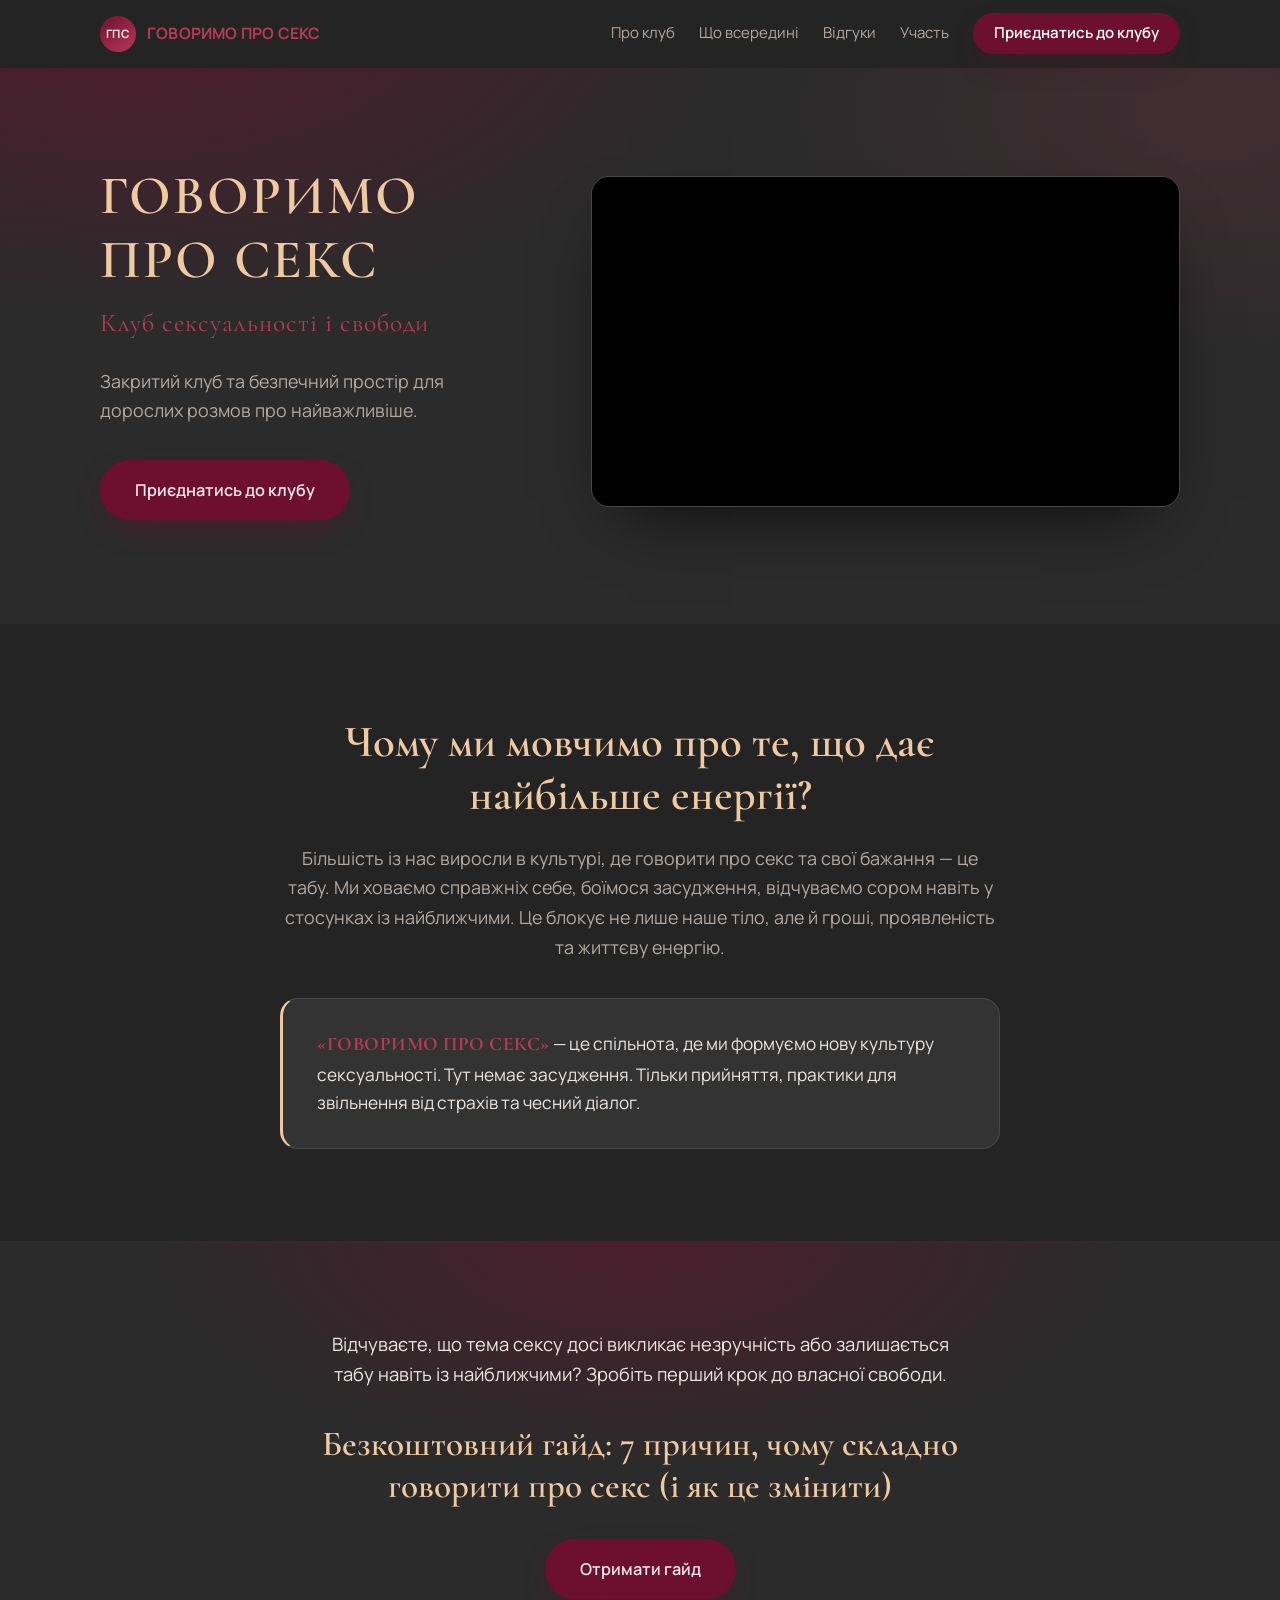
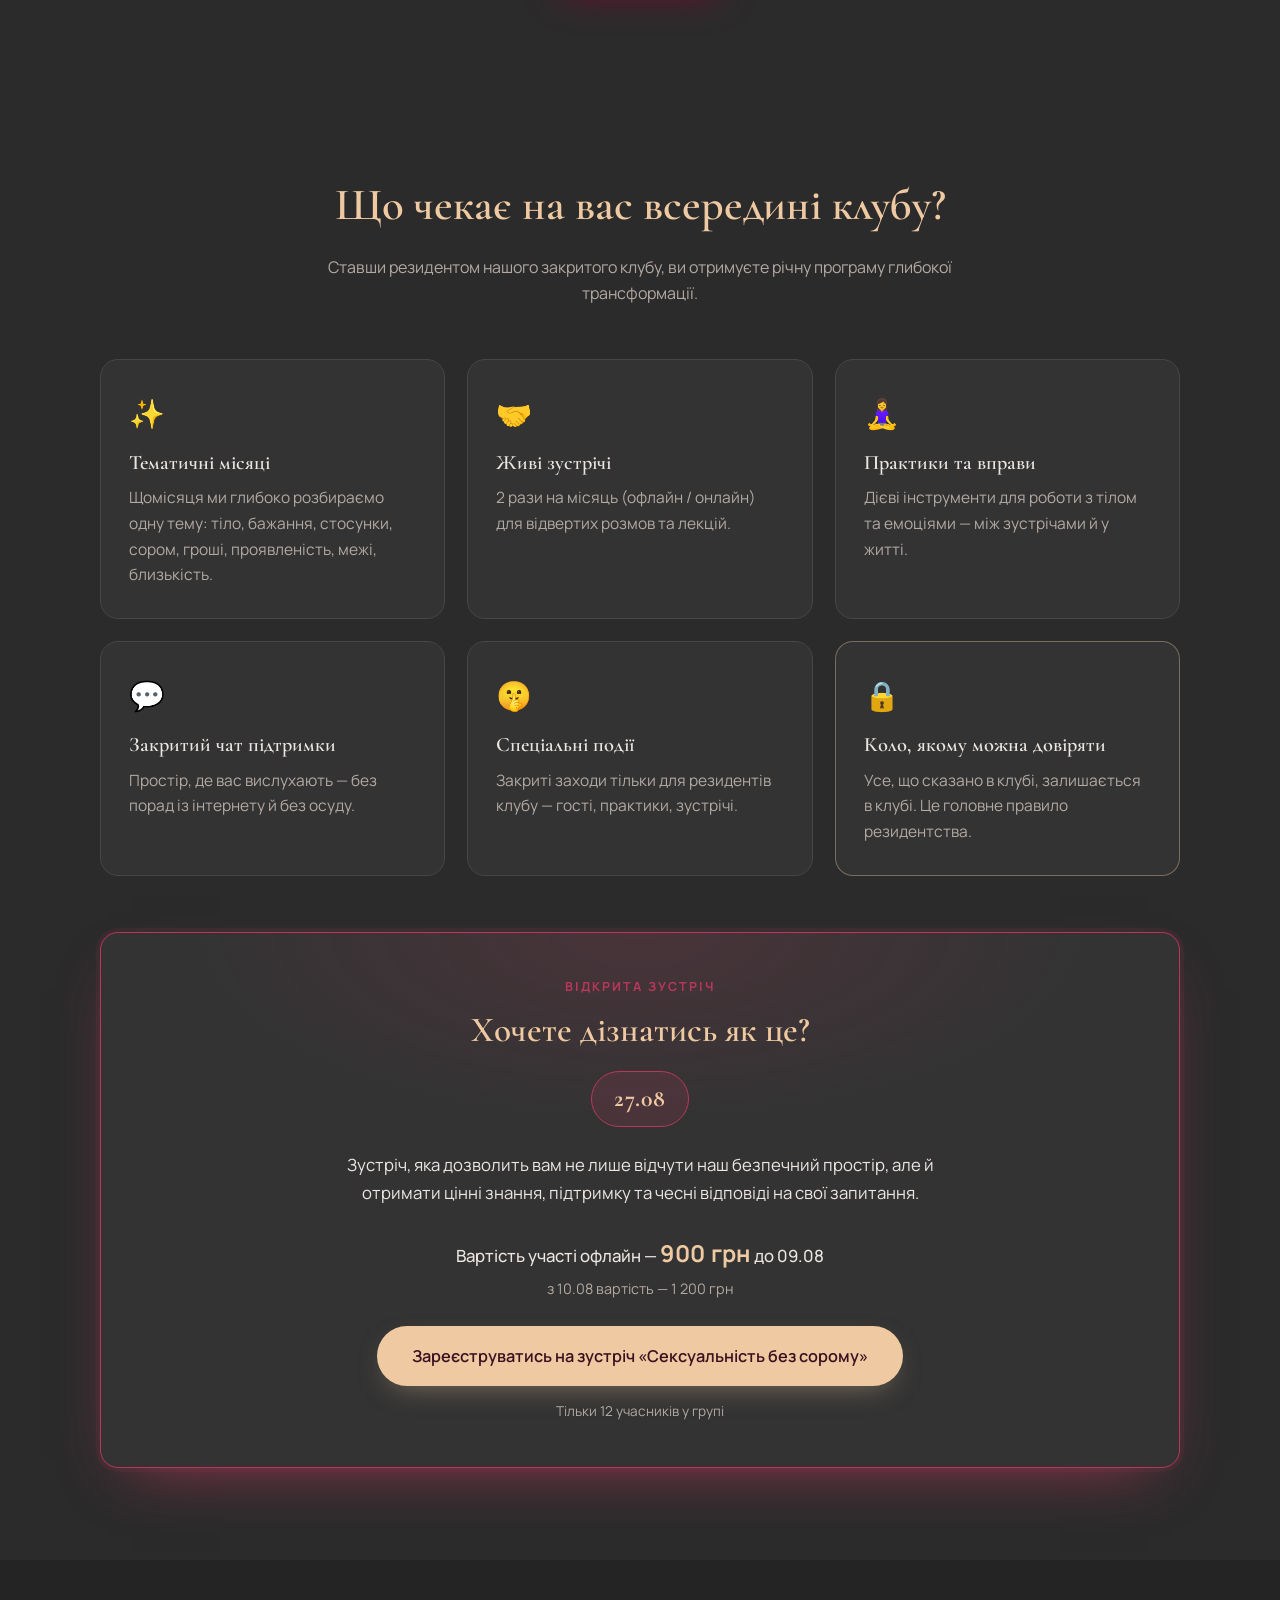
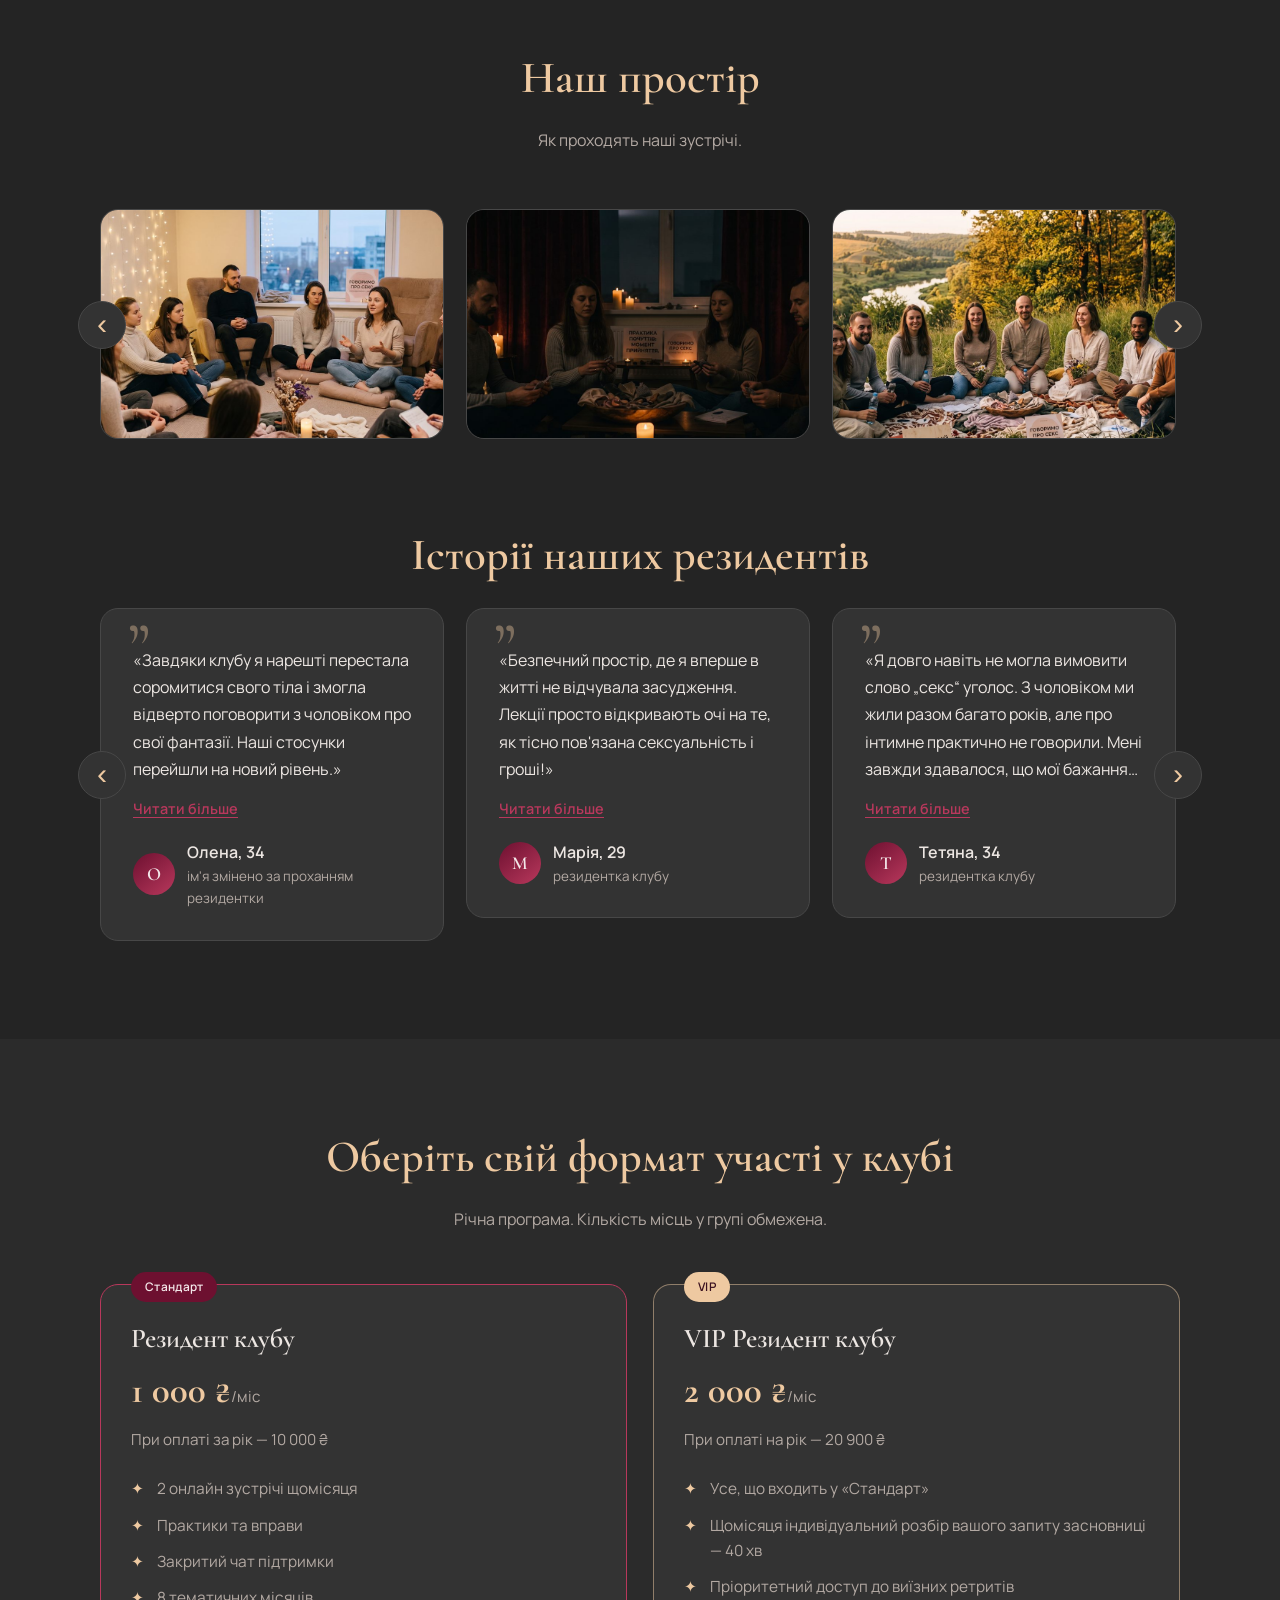
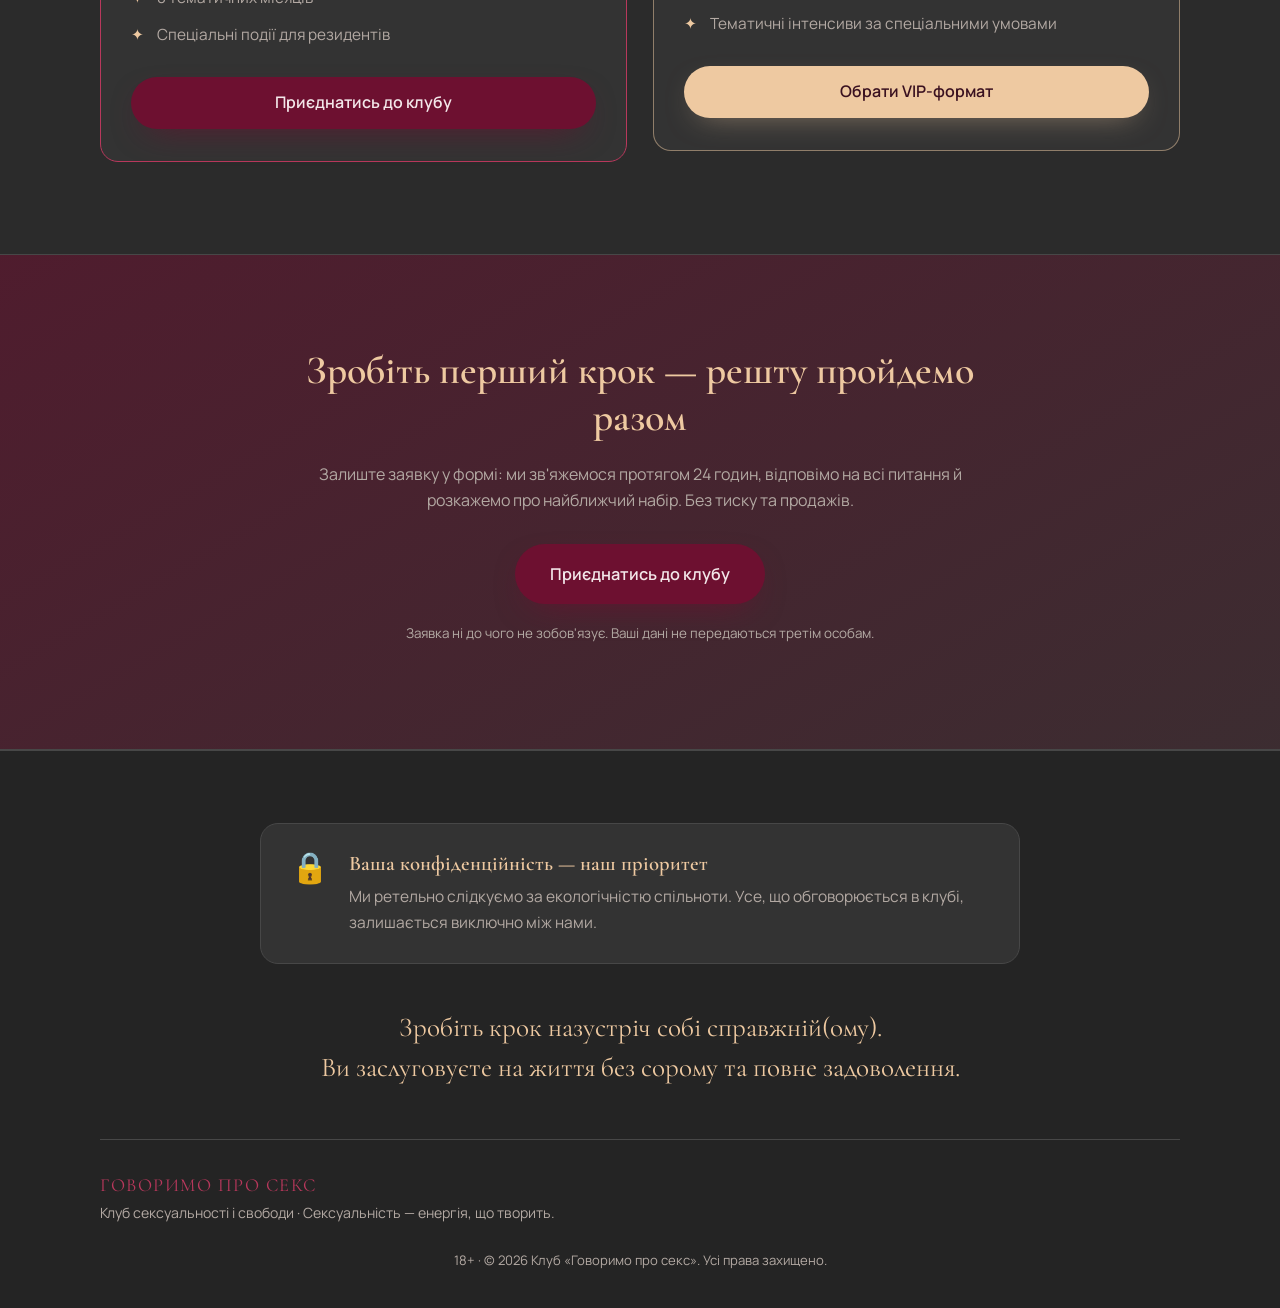
==== commit fcf374cd: "Оновлені ціни, анонс зустрічі 27.08 та ієрархія блоку лекції - Тарифи: Стандарт 1000 грн/міс (10 000" ====
--- a/index.html
+++ b/index.html
@@ -188,7 +188,7 @@
           <article class="feature">
             <div class="feature__icon">💬</div>
             <h3>Закритий чат підтримки</h3>
-            <p>Простір, де вас вислухають 24/7 — без порад із інтернету й без осуду.</p>
+            <p>Простір, де вас вислухають — без порад із інтернету й без осуду.</p>
           </article>
 
           <article class="feature">
@@ -206,17 +206,22 @@
 
         <!-- === КНОПКА 2 — ТОВАР-ПАСТКА === -->
         <div class="tripwire">
-          <p class="tripwire__eyebrow">Бажаєте відчути атмосферу простору?</p>
+          <p class="tripwire__label">Відкрита зустріч</p>
+
+          <h3 class="tripwire__title">Хочете дізнатись як це?</h3>
+
+          <p class="tripwire__date">27.08</p>
 
           <p class="tripwire__intro">
-            Знайти «своїх» людей — це часто непросте завдання. Тому спеціально
-            до&nbsp;відкриття простору ми проводимо відкриту подію. Це повноцінна
-            лекція-практикум, яка дозволить вам не&nbsp;лише відчути наш безпечний простір,
+            Зустріч, яка дозволить вам не&nbsp;лише відчути наш безпечний простір,
             але&nbsp;й отримати цінні знання, підтримку та&nbsp;чесні відповіді
             на&nbsp;свої запитання.
           </p>
 
-          <p class="tripwire__price">Вартість участі: 500&nbsp;грн</p>
+          <p class="tripwire__price">
+            Вартість участі офлайн — <strong>900&nbsp;грн</strong> до&nbsp;09.08
+          </p>
+          <p class="tripwire__price-later">з 10.08 вартість — 1 200&nbsp;грн</p>
 
           <a href="https://forms.gle/cbmoRfpAycF6tfv5A"
              class="btn btn--gold btn--lg"
@@ -225,9 +230,7 @@
             Зареєструватись на зустріч «Сексуальність без сорому»
           </a>
 
-          <p class="tripwire__note">
-            Онлайн або офлайн · Вартість квитка зараховується у&nbsp;річне членство клубу
-          </p>
+          <p class="tripwire__note">Тільки 12 учасників у&nbsp;групі</p>
         </div>
       </div>
     </section>
@@ -387,13 +390,12 @@
 
           <!-- Основний продукт -->
           <article class="plan plan--featured">
-            <span class="plan__tag">Основний формат</span>
+            <span class="plan__tag">Стандарт</span>
             <h3 class="plan__name">Резидент клубу</h3>
-            <p class="plan__price">800 ₴<span>/міс</span></p>
-            <p class="plan__price-note">При оплаті за рік — 7 900 ₴</p>
+            <p class="plan__price">1 000 ₴<span>/міс</span></p>
+            <p class="plan__price-note">При оплаті за рік — 10 000 ₴</p>
             <ul class="plan__list">
-              <li>Річне членство в клубі</li>
-              <li>2 живі зустрічі щомісяця</li>
+              <li>2 онлайн зустрічі щомісяця</li>
               <li>Практики та вправи</li>
               <li>Закритий чат підтримки</li>
               <li>8 тематичних місяців</li>
@@ -405,17 +407,17 @@
 
           <!-- Мультиплікатор прибутку -->
           <article class="plan plan--vip">
-            <span class="plan__tag plan__tag--gold">Максимальна глибина</span>
+            <span class="plan__tag plan__tag--gold">VIP</span>
             <h3 class="plan__name">VIP Резидент клубу</h3>
-            <p class="plan__price">1 600 ₴<span>/міс</span></p>
-            <p class="plan__price-note">При оплаті на рік — 18 900 ₴</p>
+            <p class="plan__price">2 000 ₴<span>/міс</span></p>
+            <p class="plan__price-note">При оплаті на рік — 20 900 ₴</p>
             <ul class="plan__list">
-              <li>Усе, що входить у «Резидент клубу»</li>
-              <li>Щомісяця індивідуальна консультація засновниці</li>
+              <li>Усе, що входить у «Стандарт»</li>
+              <li>Щомісяця індивідуальний розбір вашого запиту засновниці — 40 хв</li>
               <li>Пріоритетний доступ до виїзних ретритів</li>
               <li>Тематичні інтенсиви за спеціальними умовами</li>
             </ul>
-            <a href="https://forms.gle/rzdpKya9J3Q1Vmqf6" class="btn btn--gold btn--full"
+            <a href="https://forms.gle/Gg6UUkpC6kMnX8jXA" class="btn btn--gold btn--full"
                target="_blank" rel="noopener">Обрати VIP-формат</a>
           </article>
         </div>
--- a/assets/css/style.css
+++ b/assets/css/style.css
@@ -327,17 +327,41 @@
     0 0 0 4px rgba(184, 56, 92, .10),
     0 24px 60px -30px rgba(184, 56, 92, .85);
 }
-/* Надзаголовок — той самий серифний шрифт, що й у заголовків секцій,
-   але менший: між заголовком секції (2.8rem) та основним текстом (1.05rem) */
-.tripwire__eyebrow {
-  margin: 0 0 18px;
+/* Рівень 1 — мітка формату: найдрібніша, гротеск, розрядка */
+.tripwire__label {
+  margin: 0 0 12px;
+  font-family: var(--font);
+  font-size: .78rem;
+  font-weight: 700;
+  letter-spacing: 2px;
+  text-transform: uppercase;
+  color: var(--crimson);
+}
+
+/* Рівень 2 — заголовок блоку: серифний, найбільший текст усередині */
+.tripwire__title {
+  margin: 0 0 20px;
+  font-size: clamp(1.6rem, 3.2vw, 2.2rem);
+  line-height: 1.2;
+  color: var(--gold);
+}
+
+/* Рівень 3 — дата: окремим рядком, у бордовій плашці */
+.tripwire__date {
+  display: inline-block;
+  margin: 0 0 24px;
+  padding: 7px 22px;
+  border: 1px solid var(--crimson);
+  border-radius: 999px;
+  background: rgba(184, 56, 92, .16);
+  color: var(--gold);
   font-family: var(--font-display);
-  font-size: clamp(1.35rem, 2.6vw, 1.75rem);
-  font-weight: 600;
-  line-height: 1.25;
-  letter-spacing: .3px;
-  color: var(--gold);
-}
+  font-size: 1.5rem;
+  font-weight: 700;
+  letter-spacing: 1px;
+}
+
+/* Рівень 4 — пояснення: звичайний текст */
 .tripwire__intro {
   max-width: 62ch;
   margin: 0 auto;
@@ -345,15 +369,28 @@
   font-size: 1.05rem;
   text-wrap: pretty;
 }
+
+/* Рівень 5 — ціна: сума виділена, дедлайн і наступна ціна тихіші */
 .tripwire__price {
-  margin: 30px 0 22px;
-  color: var(--gold);
-  font-size: 1.1rem;
+  margin: 28px 0 4px;
+  color: var(--text);
+  font-size: 1.05rem;
+  font-weight: 500;
+}
+.tripwire__price strong {
+  color: var(--gold);
+  font-size: 1.45rem;
   font-weight: 700;
   letter-spacing: .3px;
 }
+.tripwire__price-later {
+  margin: 0 0 26px;
+  color: var(--text-muted);
+  font-size: .9rem;
+  font-weight: 400;
+}
 .tripwire__note {
-  margin: 12px 0 0;
+  margin: 14px 0 0;
   font-size: .85rem;
   color: var(--text-muted);
 }
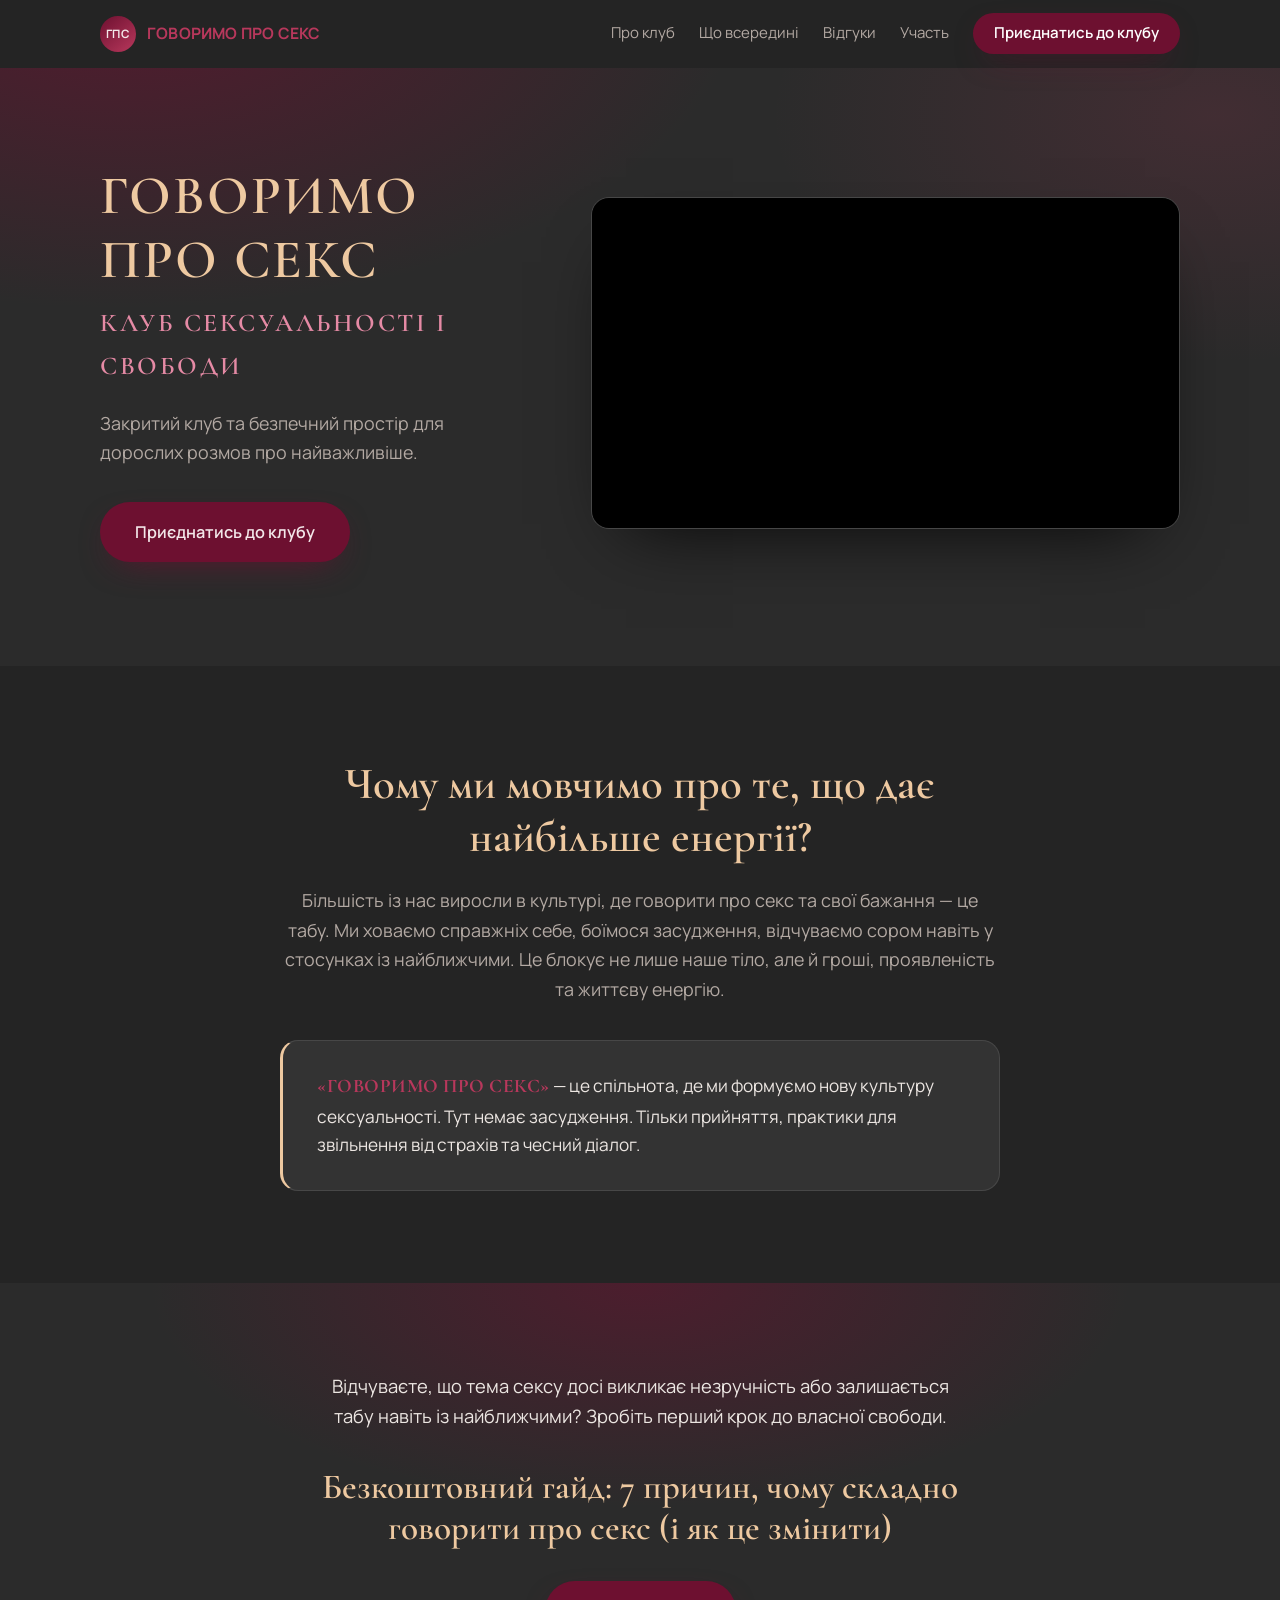
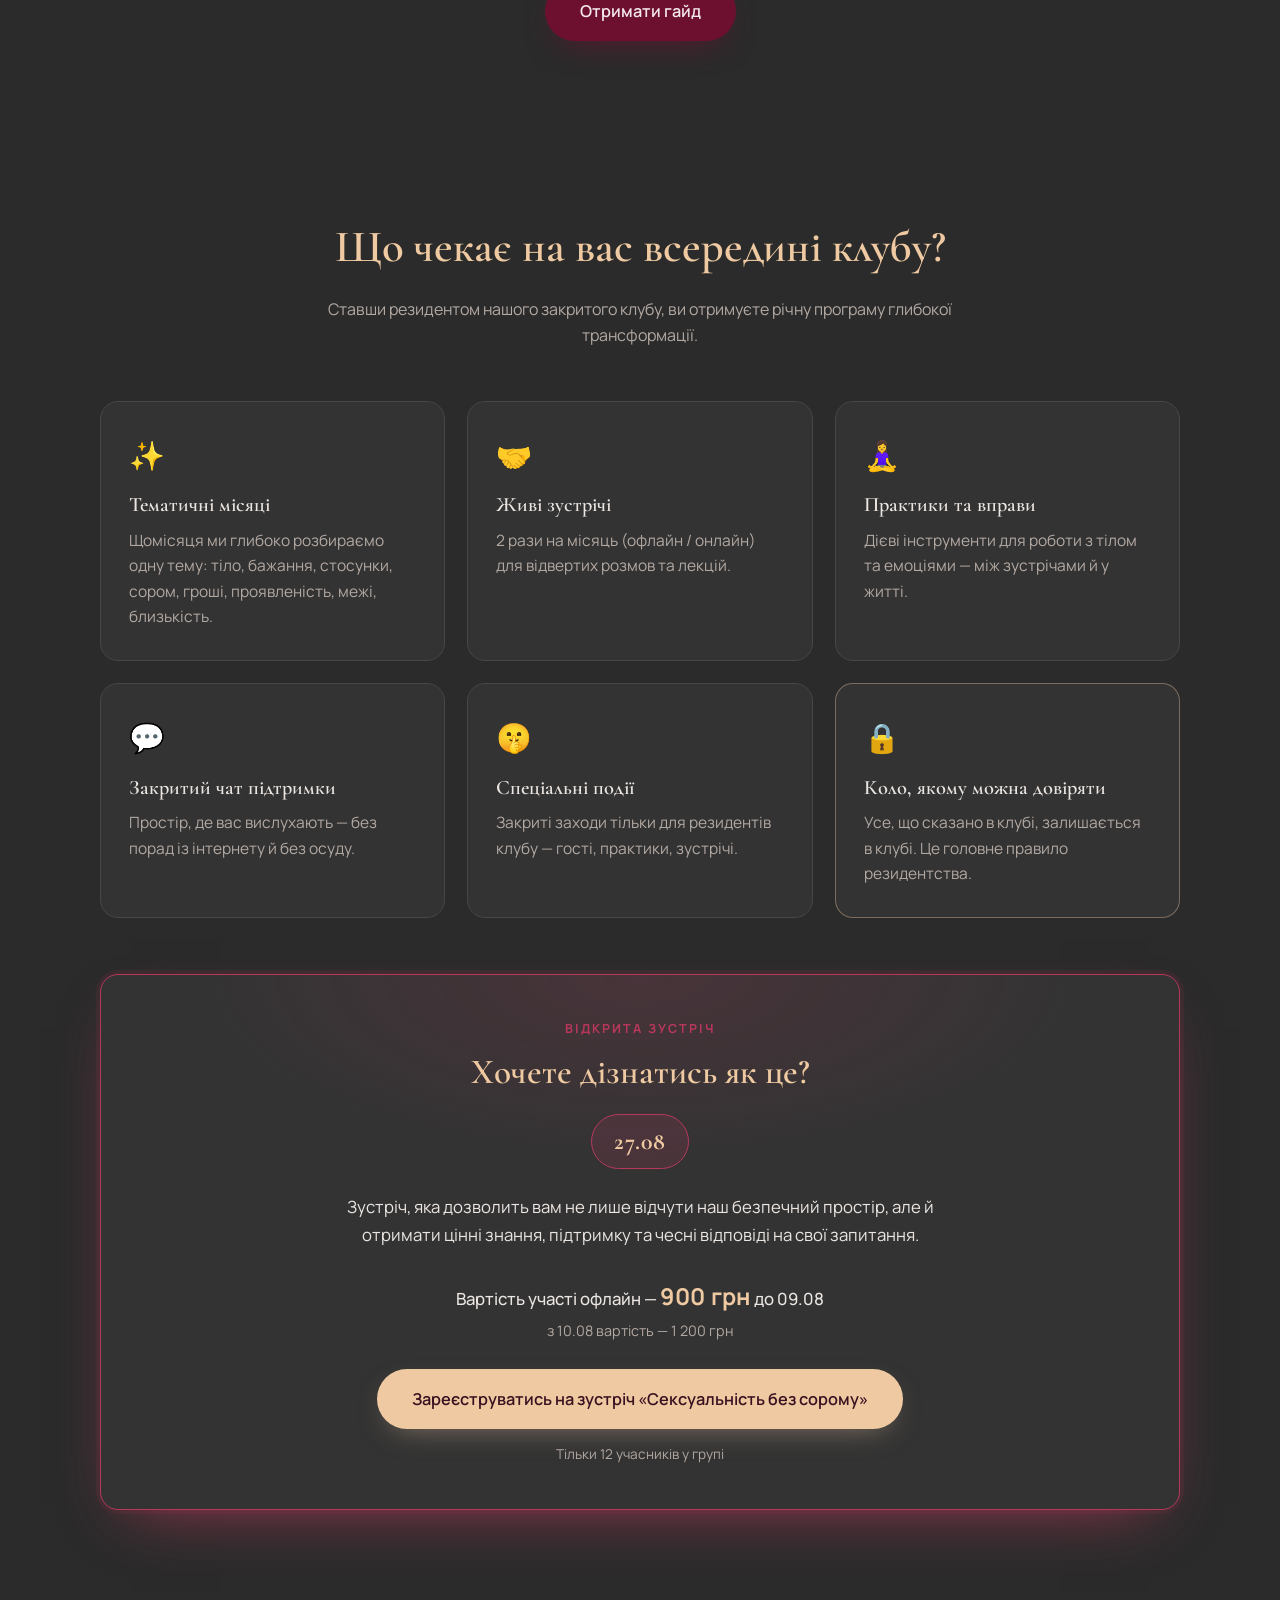
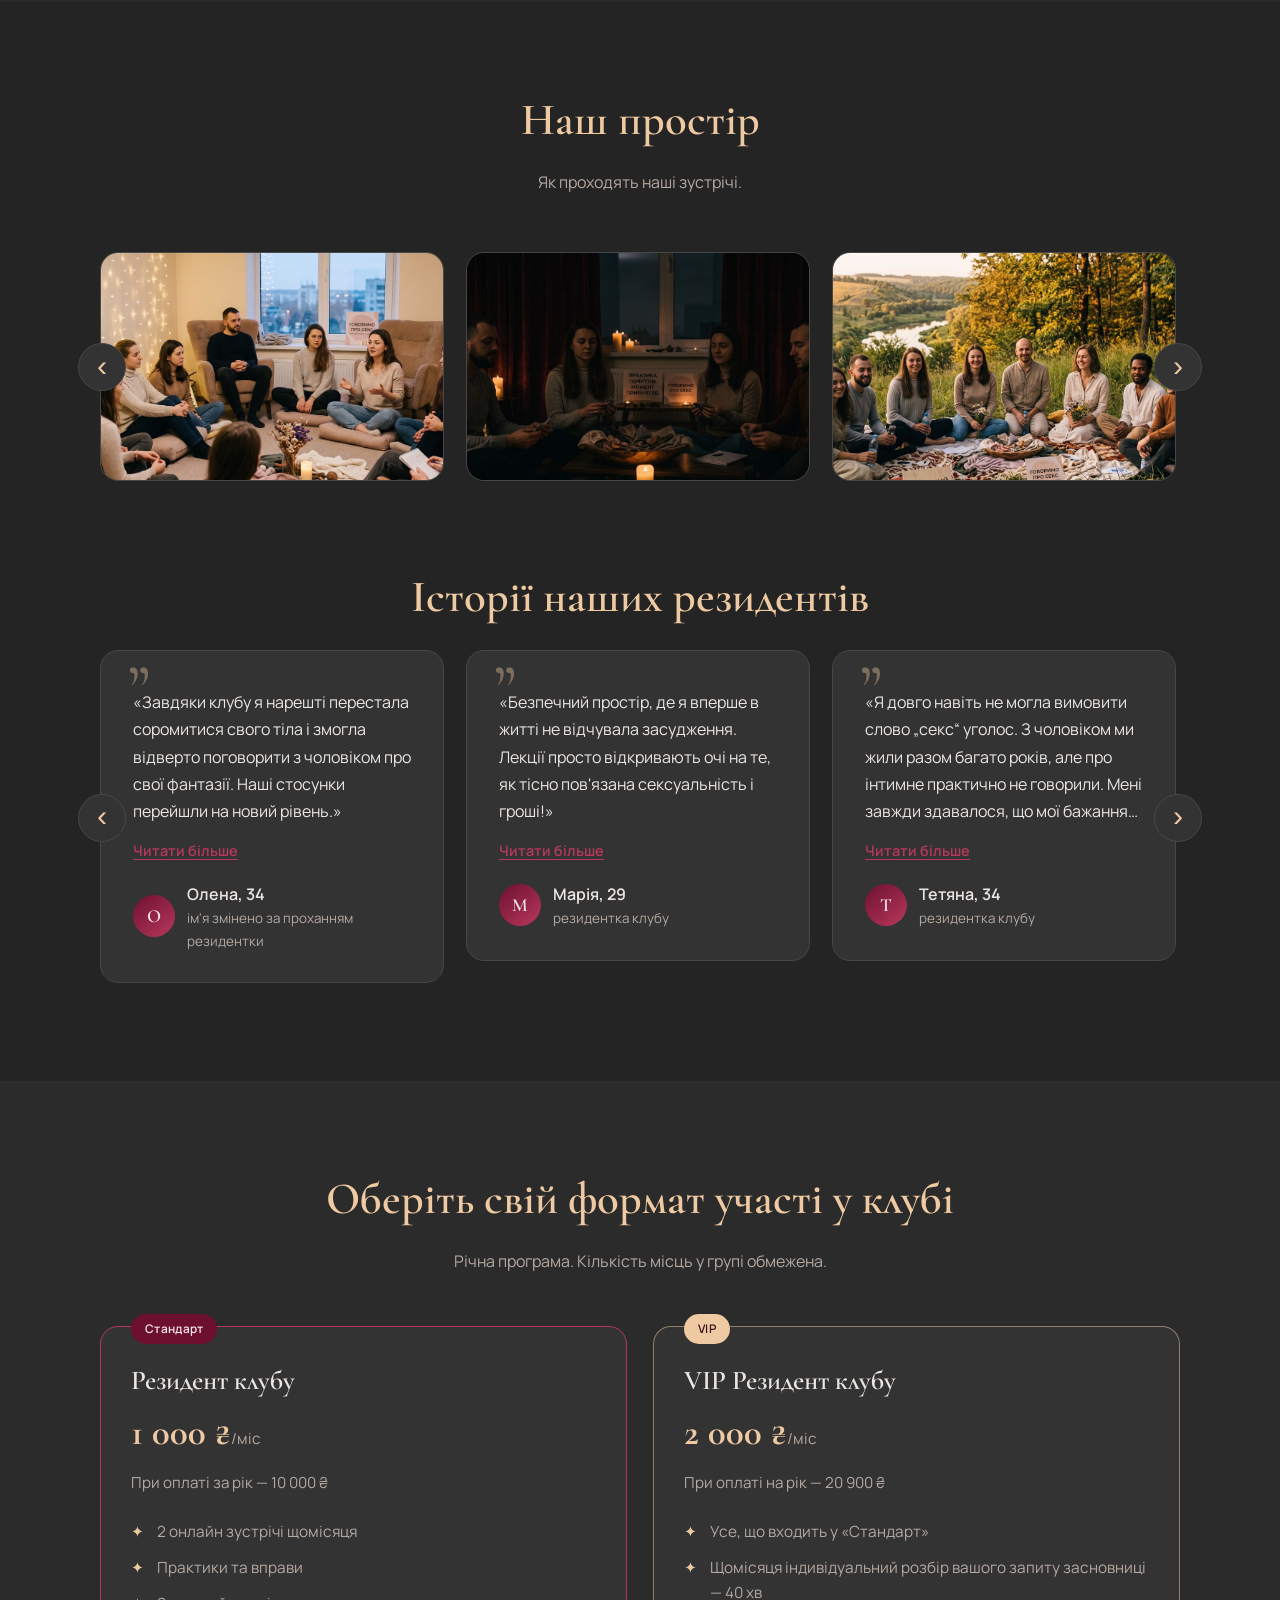
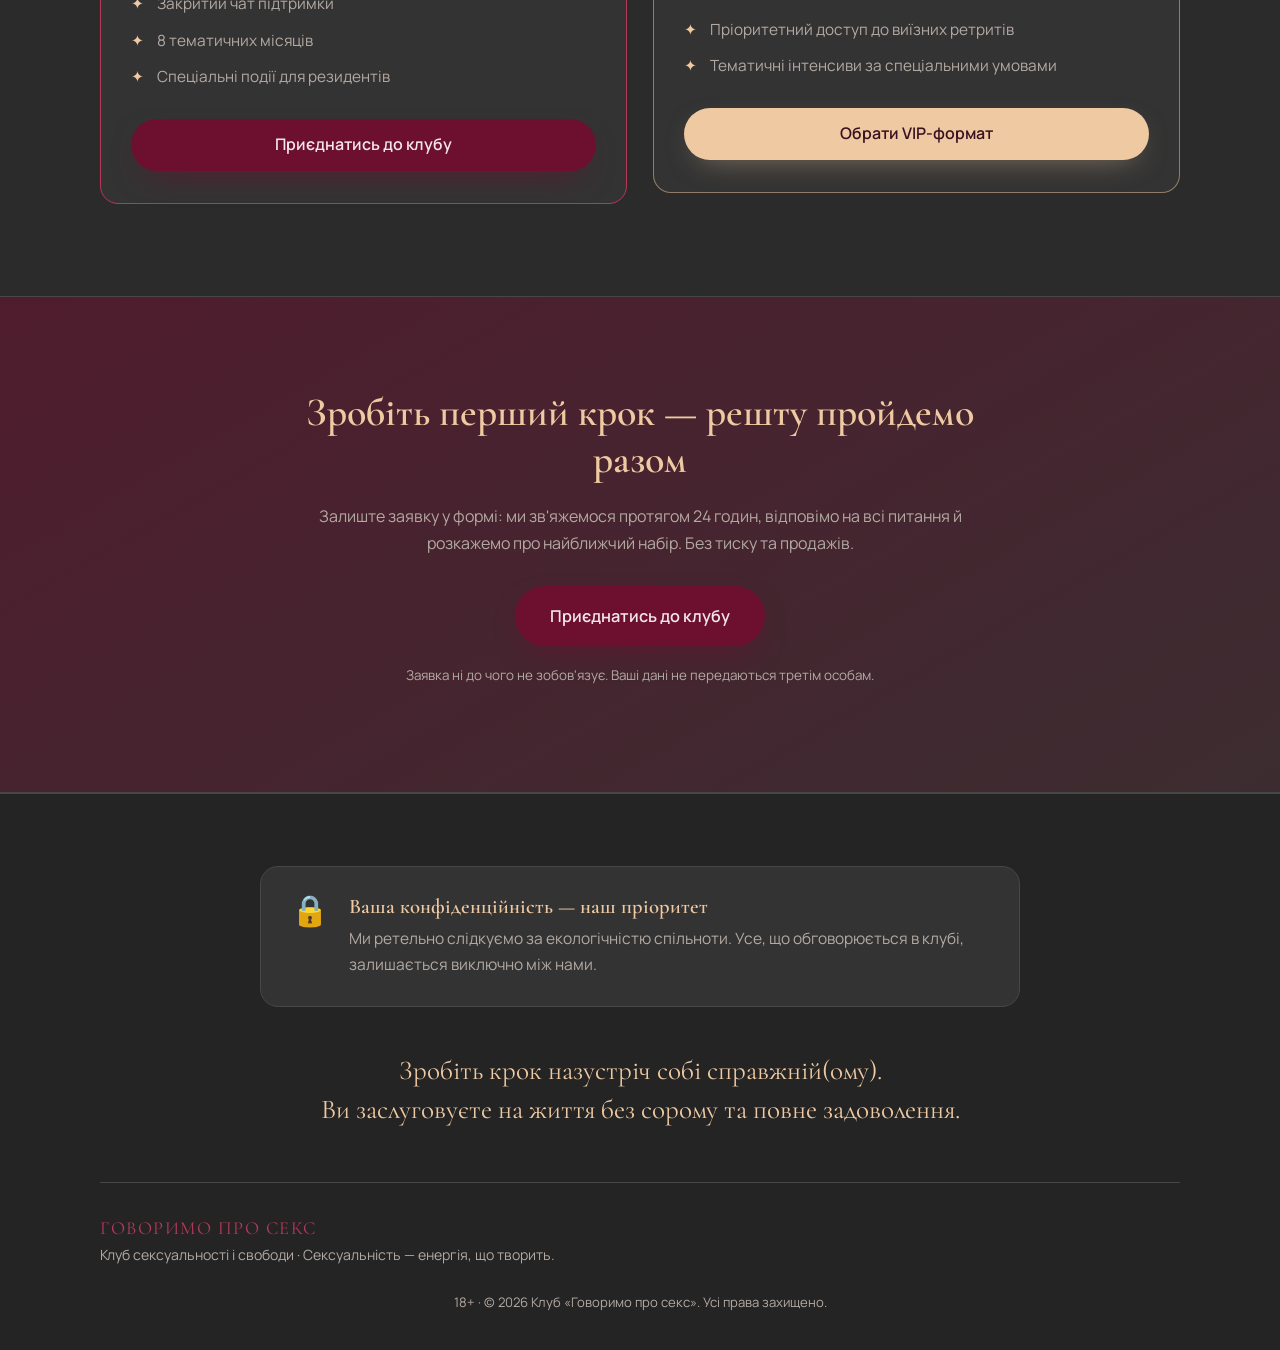
==== commit 651762af: "Усі кнопки ведуть на Instagram клубу Замінено 7 посилань (Гугл-форми та Telegram-канал) на instagram" ====
--- a/index.html
+++ b/index.html
@@ -49,7 +49,7 @@
         <a href="#club">Що всередині</a>
         <a href="#proof">Відгуки</a>
         <a href="#pricing">Участь</a>
-        <a href="https://forms.gle/x4iukEetxtsE9hgS9" class="btn btn--sm btn--primary"
+        <a href="https://www.instagram.com/clubpro69?igsh=MXh5a2RrbXFnbzgxNA==" class="btn btn--sm btn--primary"
            target="_blank" rel="noopener">Приєднатись до клубу</a>
       </nav>
 
@@ -76,9 +76,9 @@
               Закритий клуб та безпечний простір для дорослих розмов про найважливіше.
             </p>
 
-            <!-- === КНОПКА — РЕЄСТРАЦІЯ У ГУГЛ-ФОРМІ === -->
+            <!-- === КНОПКА — ПЕРЕХІД В INSTAGRAM КЛУБУ === -->
             <div class="hero__actions">
-              <a href="https://forms.gle/x4iukEetxtsE9hgS9"
+              <a href="https://www.instagram.com/clubpro69?igsh=MXh5a2RrbXFnbzgxNA=="
                  class="btn btn--primary btn--lg"
                  id="btn-join-top"
                  target="_blank" rel="noopener">Приєднатись до клубу</a>
@@ -147,7 +147,7 @@
           Безкоштовний гайд: 7 причин, чому складно говорити про секс (і як це змінити)
         </h2>
 
-        <a href="https://t.me/+1I5s27iO6vs5ZmQy"
+        <a href="https://www.instagram.com/clubpro69?igsh=MXh5a2RrbXFnbzgxNA=="
            class="btn btn--primary btn--lg"
            id="btn-guide"
            target="_blank" rel="noopener">Отримати гайд</a>
@@ -223,7 +223,7 @@
           </p>
           <p class="tripwire__price-later">з 10.08 вартість — 1 200&nbsp;грн</p>
 
-          <a href="https://forms.gle/cbmoRfpAycF6tfv5A"
+          <a href="https://www.instagram.com/clubpro69?igsh=MXh5a2RrbXFnbzgxNA=="
              class="btn btn--gold btn--lg"
              id="btn-tripwire"
              target="_blank" rel="noopener">
@@ -401,7 +401,7 @@
               <li>8 тематичних місяців</li>
               <li>Спеціальні події для резидентів</li>
             </ul>
-            <a href="https://forms.gle/rzdpKya9J3Q1Vmqf6" class="btn btn--primary btn--full"
+            <a href="https://www.instagram.com/clubpro69?igsh=MXh5a2RrbXFnbzgxNA==" class="btn btn--primary btn--full"
                target="_blank" rel="noopener">Приєднатись до клубу</a>
           </article>
 
@@ -417,7 +417,7 @@
               <li>Пріоритетний доступ до виїзних ретритів</li>
               <li>Тематичні інтенсиви за спеціальними умовами</li>
             </ul>
-            <a href="https://forms.gle/Gg6UUkpC6kMnX8jXA" class="btn btn--gold btn--full"
+            <a href="https://www.instagram.com/clubpro69?igsh=MXh5a2RrbXFnbzgxNA==" class="btn btn--gold btn--full"
                target="_blank" rel="noopener">Обрати VIP-формат</a>
           </article>
         </div>
@@ -432,7 +432,7 @@
            й розкажемо про найближчий набір. Без тиску та продажів.</p>
 
         <div class="cta__actions">
-          <a href="https://forms.gle/rzdpKya9J3Q1Vmqf6"
+          <a href="https://www.instagram.com/clubpro69?igsh=MXh5a2RrbXFnbzgxNA=="
              class="btn btn--primary btn--lg"
              id="btn-join"
              target="_blank" rel="noopener">Приєднатись до клубу</a>
--- a/assets/css/style.css
+++ b/assets/css/style.css
@@ -17,6 +17,7 @@
   --accent:        #6d1030;   /* бордо — кнопки */
   --accent-strong: #8a1740;   /* бордо при наведенні */
   --crimson:       #b8385c;   /* малиновий — назва клубу, акценти */
+  --crimson-soft:  #e58aa5;   /* світліший рожевий — для дрібного тексту на темному */
   --gold:          #eec9a1;   /* кремово-персиковий — заголовки */
   --gold-strong:   #e0b385;
 
@@ -233,8 +234,10 @@
   margin: 0 0 22px;
   font-family: var(--font-display);
   font-size: clamp(1.15rem, 2.2vw, 1.6rem);
-  color: var(--crimson);
-  letter-spacing: 1px;
+  font-weight: 600;
+  color: var(--crimson-soft);
+  text-transform: uppercase;
+  letter-spacing: 2.5px;
 }
 .hero__text { color: var(--text-muted); font-size: 1.12rem; max-width: 34ch; }
 
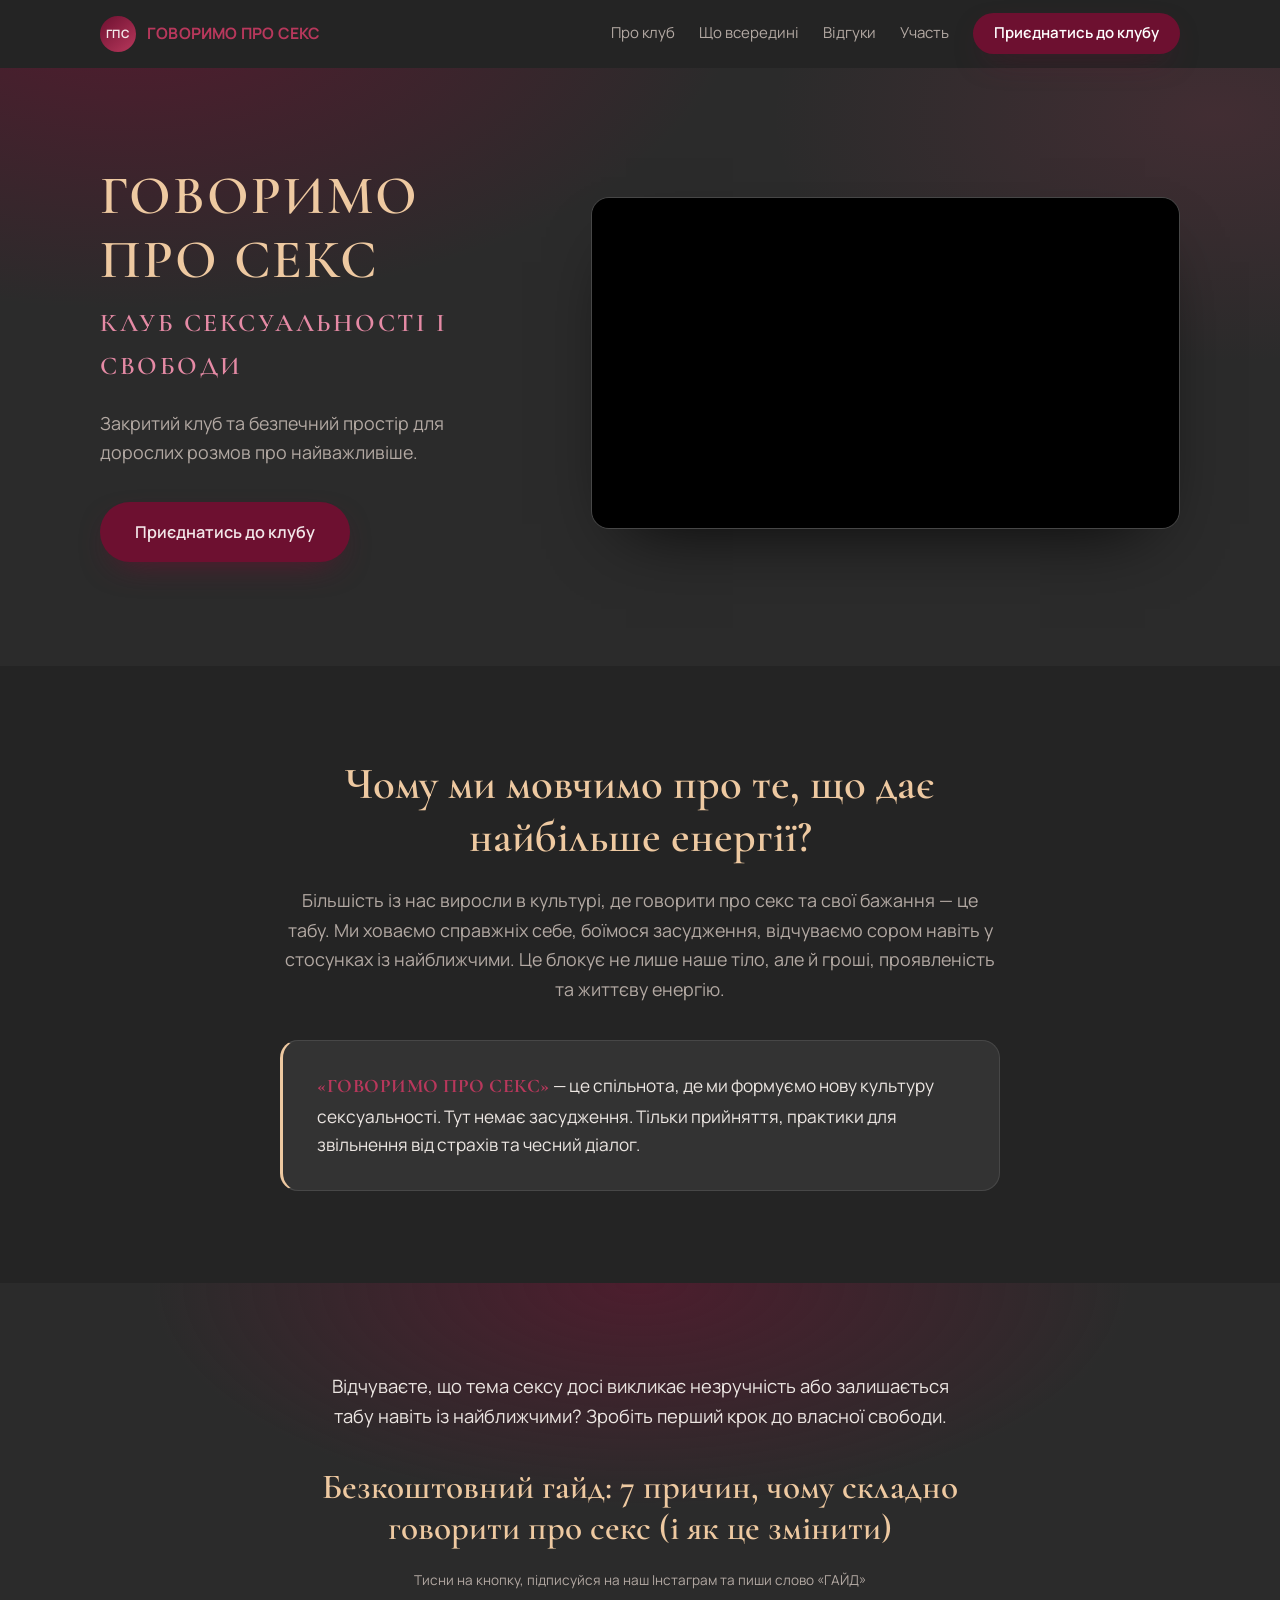
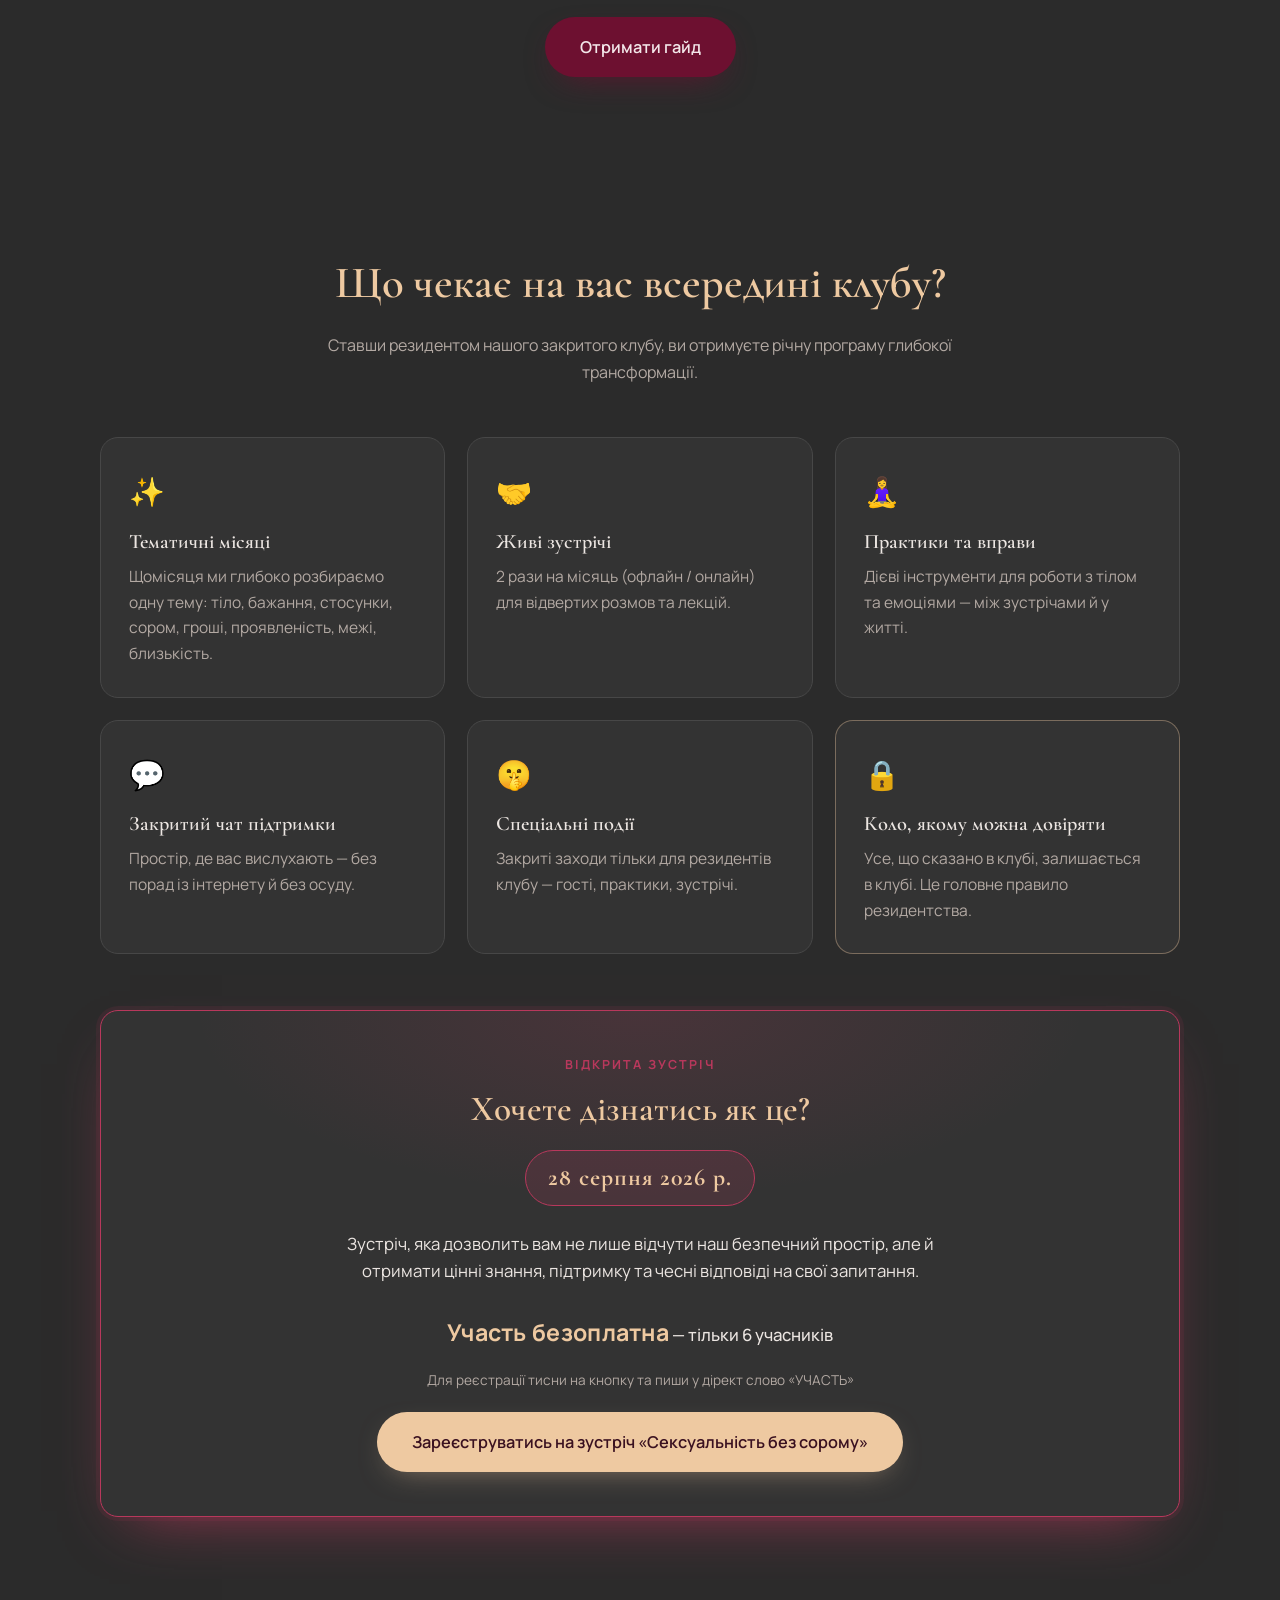
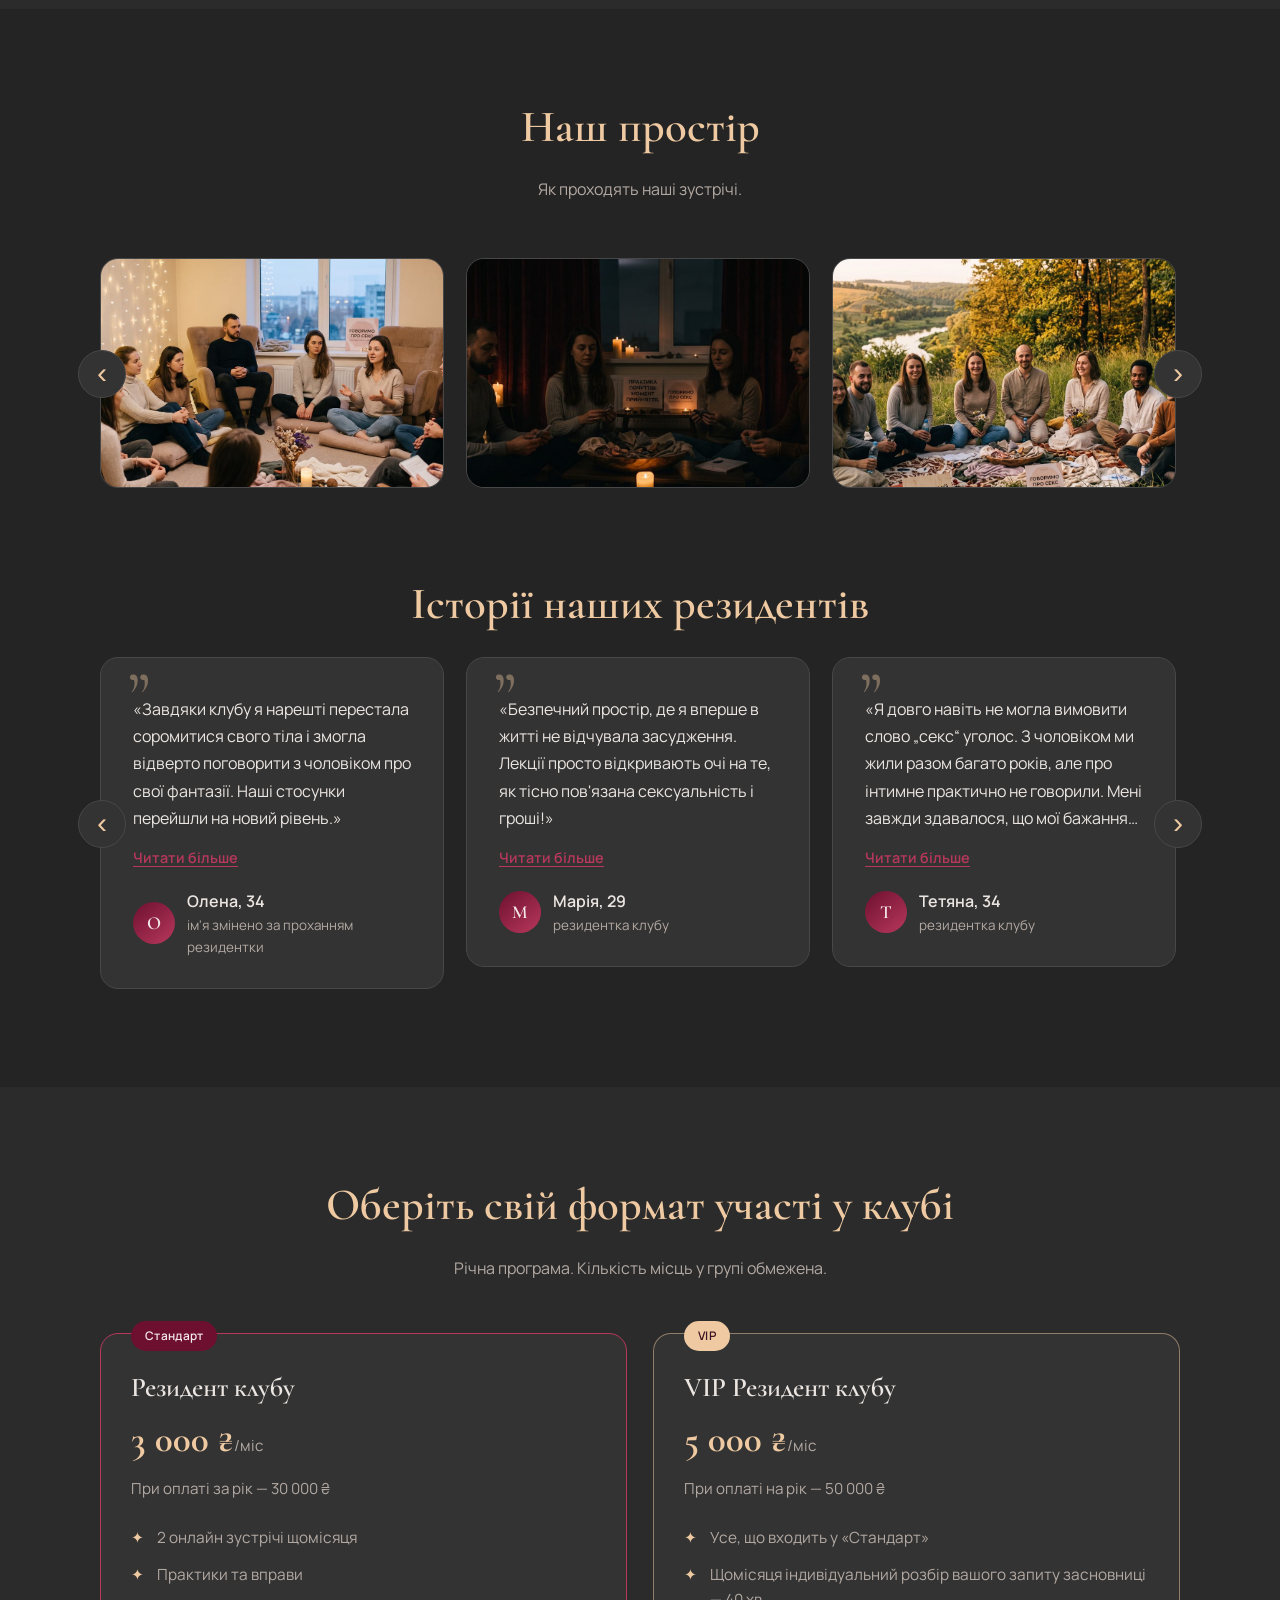
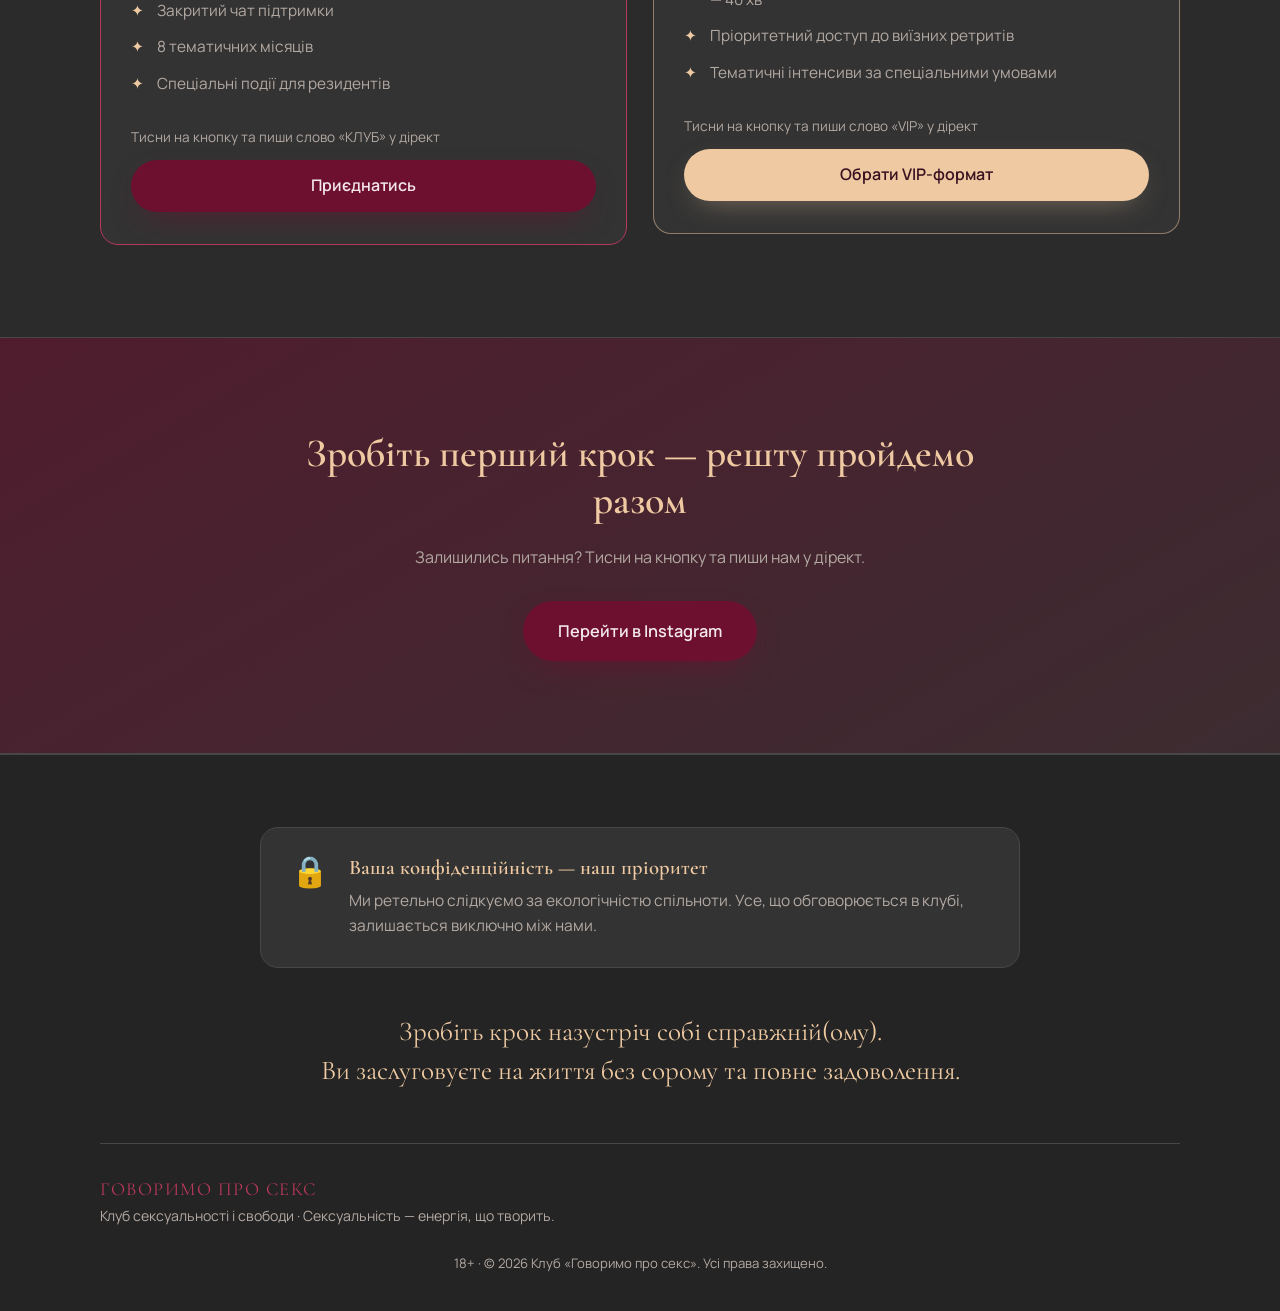
==== commit ace1bf94: "Безоплатна зустріч 28.08, нові ціни та заклики писати в дірект - Зустріч: дата 28 серпня 2026, участ" ====
--- a/index.html
+++ b/index.html
@@ -147,6 +147,10 @@
           Безкоштовний гайд: 7 причин, чому складно говорити про секс (і як це змінити)
         </h2>
 
+        <p class="guide__note">
+          Тисни на кнопку, підписуйся на наш Інстаграм та пиши слово «ГАЙД»
+        </p>
+
         <a href="https://www.instagram.com/clubpro69?igsh=MXh5a2RrbXFnbzgxNA=="
            class="btn btn--primary btn--lg"
            id="btn-guide"
@@ -210,7 +214,7 @@
 
           <h3 class="tripwire__title">Хочете дізнатись як це?</h3>
 
-          <p class="tripwire__date">27.08</p>
+          <p class="tripwire__date">28 серпня 2026 р.</p>
 
           <p class="tripwire__intro">
             Зустріч, яка дозволить вам не&nbsp;лише відчути наш безпечний простір,
@@ -219,9 +223,12 @@
           </p>
 
           <p class="tripwire__price">
-            Вартість участі офлайн — <strong>900&nbsp;грн</strong> до&nbsp;09.08
+            <strong>Участь безоплатна</strong> — тільки 6&nbsp;учасників
           </p>
-          <p class="tripwire__price-later">з 10.08 вартість — 1 200&nbsp;грн</p>
+
+          <p class="tripwire__how">
+            Для реєстрації тисни на кнопку та пиши у&nbsp;дірект слово «УЧАСТЬ»
+          </p>
 
           <a href="https://www.instagram.com/clubpro69?igsh=MXh5a2RrbXFnbzgxNA=="
              class="btn btn--gold btn--lg"
@@ -229,8 +236,6 @@
              target="_blank" rel="noopener">
             Зареєструватись на зустріч «Сексуальність без сорому»
           </a>
-
-          <p class="tripwire__note">Тільки 12 учасників у&nbsp;групі</p>
         </div>
       </div>
     </section>
@@ -392,8 +397,8 @@
           <article class="plan plan--featured">
             <span class="plan__tag">Стандарт</span>
             <h3 class="plan__name">Резидент клубу</h3>
-            <p class="plan__price">1 000 ₴<span>/міс</span></p>
-            <p class="plan__price-note">При оплаті за рік — 10 000 ₴</p>
+            <p class="plan__price">3 000 ₴<span>/міс</span></p>
+            <p class="plan__price-note">При оплаті за рік — 30 000 ₴</p>
             <ul class="plan__list">
               <li>2 онлайн зустрічі щомісяця</li>
               <li>Практики та вправи</li>
@@ -401,22 +406,24 @@
               <li>8 тематичних місяців</li>
               <li>Спеціальні події для резидентів</li>
             </ul>
+            <p class="plan__how">Тисни на кнопку та пиши слово «КЛУБ» у&nbsp;дірект</p>
             <a href="https://www.instagram.com/clubpro69?igsh=MXh5a2RrbXFnbzgxNA==" class="btn btn--primary btn--full"
-               target="_blank" rel="noopener">Приєднатись до клубу</a>
+               target="_blank" rel="noopener">Приєднатись</a>
           </article>
 
           <!-- Мультиплікатор прибутку -->
           <article class="plan plan--vip">
             <span class="plan__tag plan__tag--gold">VIP</span>
             <h3 class="plan__name">VIP Резидент клубу</h3>
-            <p class="plan__price">2 000 ₴<span>/міс</span></p>
-            <p class="plan__price-note">При оплаті на рік — 20 900 ₴</p>
+            <p class="plan__price">5 000 ₴<span>/міс</span></p>
+            <p class="plan__price-note">При оплаті на рік — 50 000 ₴</p>
             <ul class="plan__list">
               <li>Усе, що входить у «Стандарт»</li>
               <li>Щомісяця індивідуальний розбір вашого запиту засновниці — 40 хв</li>
               <li>Пріоритетний доступ до виїзних ретритів</li>
               <li>Тематичні інтенсиви за спеціальними умовами</li>
             </ul>
+            <p class="plan__how">Тисни на кнопку та пиши слово «VIP» у&nbsp;дірект</p>
             <a href="https://www.instagram.com/clubpro69?igsh=MXh5a2RrbXFnbzgxNA==" class="btn btn--gold btn--full"
                target="_blank" rel="noopener">Обрати VIP-формат</a>
           </article>
@@ -428,17 +435,14 @@
     <section class="cta" id="join">
       <div class="container container--narrow cta__inner">
         <h2>Зробіть перший крок — решту пройдемо разом</h2>
-        <p>Залиште заявку у формі: ми зв'яжемося протягом 24 годин, відповімо на всі питання
-           й розкажемо про найближчий набір. Без тиску та продажів.</p>
+        <p>Залишились питання? Тисни на кнопку та пиши нам у дірект.</p>
 
         <div class="cta__actions">
           <a href="https://www.instagram.com/clubpro69?igsh=MXh5a2RrbXFnbzgxNA=="
              class="btn btn--primary btn--lg"
              id="btn-join"
-             target="_blank" rel="noopener">Приєднатись до клубу</a>
-        </div>
-
-        <p class="cta__fineprint">Заявка ні до чого не зобов'язує. Ваші дані не передаються третім особам.</p>
+             target="_blank" rel="noopener">Перейти в Instagram</a>
+        </div>
       </div>
     </section>
 
--- a/assets/css/style.css
+++ b/assets/css/style.css
@@ -296,9 +296,15 @@
   color: var(--text);
 }
 .guide__title {
-  margin: 0 auto 32px;
+  margin: 0 auto 20px;
   font-size: clamp(1.5rem, 3.4vw, 2.2rem);
   color: var(--gold);
+}
+/* Інструкція над кнопкою — той самий стиль, що й «Тільки 12 учасників у групі» */
+.guide__note {
+  margin: 0 auto 26px;
+  font-size: .85rem;
+  color: var(--text-muted);
 }
 
 /* ---------- БЛОК 3: Наповнення ---------- */
@@ -386,14 +392,9 @@
   font-weight: 700;
   letter-spacing: .3px;
 }
-.tripwire__price-later {
-  margin: 0 0 26px;
-  color: var(--text-muted);
-  font-size: .9rem;
-  font-weight: 400;
-}
-.tripwire__note {
-  margin: 14px 0 0;
+/* Інструкція над кнопкою */
+.tripwire__how {
+  margin: 18px 0 20px;
   font-size: .85rem;
   color: var(--text-muted);
 }
@@ -583,7 +584,13 @@
   position: absolute; left: 0;
   color: var(--gold);
 }
-.plan .btn { margin-top: auto; }
+/* Інструкція над кнопкою тарифу */
+.plan__how {
+  margin: auto 0 12px;
+  font-size: .85rem;
+  color: var(--text-muted);
+}
+.plan .btn { margin-top: 0; }
 
 /* ---------- Реєстрація (CTA) ---------- */
 .cta {
@@ -596,7 +603,6 @@
 .cta h2 { font-size: clamp(1.8rem, 4vw, 2.5rem); color: var(--gold); }
 .cta p { color: var(--text-muted); }
 .cta__actions { margin: 30px 0 0; }
-.cta__fineprint { font-size: .84rem; margin-top: 18px; }
 
 .form { max-width: 620px; margin: 30px auto 0; }
 .form__row { display: flex; gap: 12px; margin-bottom: 12px; }
